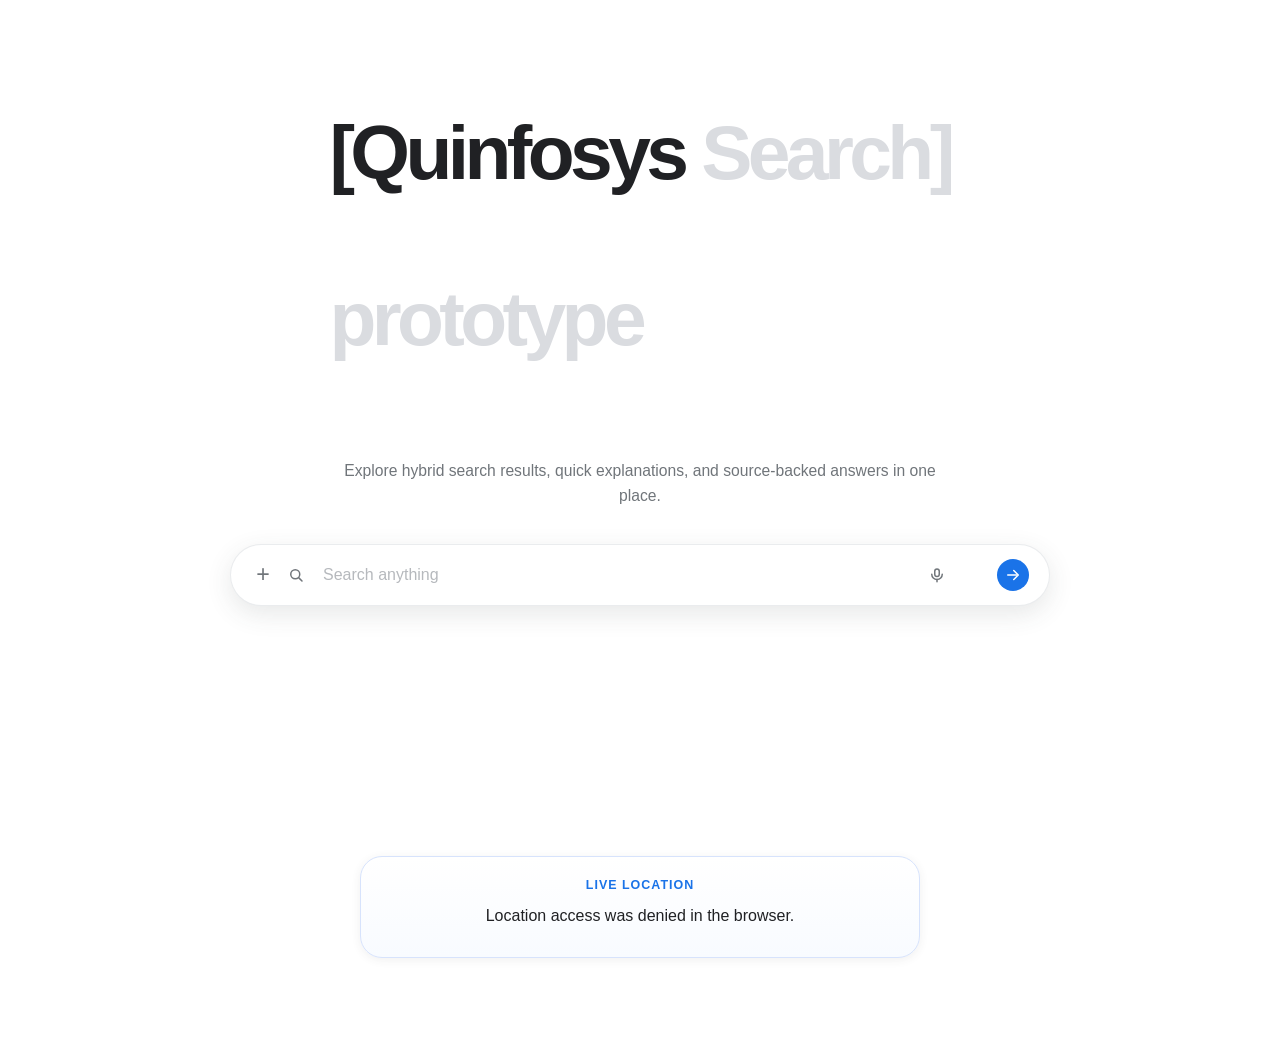
==== frontend/index.html @ e7031ec1 "Refactor project structure and validate Python backend" ====
<!doctype html>
<html lang="en">
<head>
  <meta charset="UTF-8" />
  <meta name="viewport" content="width=device-width, initial-scale=1.0" />
  <title>Quantum SEO</title>
  <link rel="stylesheet" href="./assets/styles.css" />
</head>
<body>
  <main class="page">
    <section class="hero">
      <h1 class="brand"><strong>[Quinfosys</strong> Search]<p>prototype</p></h1>
      <p class="subcopy">
        Explore hybrid search results, quick explanations, and source-backed answers in one place.
      </p>

      <div class="search-stage">
        <div class="search-card">
          <div class="search-shell">
            <button
              id="attachButton"
              class="icon-button plus-button"
              type="button"
              aria-label="Upload image or file"
            >
              +
            </button>

            <svg viewBox="0 0 24 24" aria-hidden="true">
              <circle cx="11" cy="11" r="6"></circle>
              <path d="M20 20l-4.2-4.2"></path>
            </svg>

            <input
              id="query"
              class="query-input"
              type="text"
              placeholder="Search anything"
              autocomplete="off"
              aria-label="Search query"
              aria-controls="suggestPanel"
              aria-expanded="false"
            />

            <button
              id="voiceButton"
              class="icon-button"
              type="button"
              aria-label="Voice search"
            >
              <svg viewBox="0 0 24 24" aria-hidden="true">
                <path d="M12 4a3 3 0 0 1 3 3v4a3 3 0 0 1-6 0V7a3 3 0 0 1 3-3z"></path>
                <path d="M19 11a7 7 0 0 1-14 0"></path>
                <path d="M12 18v3"></path>
              </svg>
            </button>

            <button
              id="clearButton"
              class="icon-button clear-button"
              type="button"
              aria-label="Clear search"
            >
              ×
            </button>

            <button
              id="searchButton"
              class="icon-button search-submit"
              type="button"
              aria-label="Run search"
            >
              <svg viewBox="0 0 24 24" aria-hidden="true">
                <path d="M5 12h12"></path>
                <path d="M13 6l6 6-6 6"></path>
              </svg>
            </button>

            <div id="voiceFeedback" class="voice-feedback" aria-live="polite">
              <button
                id="voiceStopButton"
                class="voice-stop"
                type="button"
                aria-label="Stop recording"
              >
                <span class="voice-stop-dots" aria-hidden="true">
                  <span></span>
                  <span></span>
                  <span></span>
                </span>
                <span>Stop</span>
              </button>
            </div>
          </div>

          <div id="attachMenu" class="attach-menu">
            <button id="uploadImageButton" class="attach-option" type="button">
              <svg viewBox="0 0 24 24" aria-hidden="true">
                <rect x="3" y="5" width="18" height="14" rx="2"></rect>
                <circle cx="9" cy="10" r="1.5"></circle>
                <path d="M21 15l-4-4-7 7"></path>
                <path d="M16 3v6"></path>
                <path d="M13 6h6"></path>
              </svg>
              <span>Upload image</span>
            </button>

            <button id="uploadFileButton" class="attach-option" type="button">
              <svg viewBox="0 0 24 24" aria-hidden="true">
                <path d="M8 7v10a4 4 0 0 0 8 0V6a3 3 0 1 0-6 0v10a2 2 0 0 0 4 0V8"></path>
              </svg>
              <span>Upload file</span>
            </button>
          </div>

          <input id="imagePicker" type="file" hidden multiple accept="image/*" />
          <input
            id="filePicker"
            type="file"
            hidden
            multiple
            accept=".pdf,.doc,.docx,.txt,.csv,.xlsx,.xls,.json"
          />

          <div id="suggestPanel" class="suggest-panel" role="listbox"></div>
        </div>
      </div>
    </section>

    <section class="results-section">
      <article id="aiAnswer" class="ai-answer" aria-live="polite">
        <div class="answer-label">AI Overview</div>
        <div id="answerText" class="overview-body"></div>
        <div id="citations" class="citations"></div>
      </article>

      <div class="results-head" id="resultsHead">
        <div id="statusPill" class="status-pill"></div>
      </div>

      <div id="relatedLabel" class="related-label">Suggested questions</div>
      <div id="relatedRow" class="related-row"></div>
      <div id="results" class="results-list"></div>
      <div id="emptyState" class="empty-state"></div>
    </section>

    <section class="location-card" aria-live="polite">
      <div class="location-label">Live location</div>
      <p id="locationText" class="location-text">Waiting for browser location permission.</p>
      <div id="locationMeta" class="location-meta"></div>
    </section>
  </main>

  <script type="module" src="./assets/app.js"></script>
</body>
</html>
---- frontend/assets/styles.css ----
:root {
  --bg: #ffffff;
  --panel: #ffffff;
  --panel-soft: #f8f9fa;
  --text: #202124;
  --muted: #70757a;
  --line: #e8eaed;
  --shadow: 0 8px 26px rgba(60, 64, 67, 0.12);
  --shadow-soft: 0 2px 10px rgba(60, 64, 67, 0.08);
  --blue: #1a73e8;
  --chip: #f1f3f4;
  --chip-hover: #e8f0fe;
  --history: #5f6368;
}

* {
  box-sizing: border-box;
}

body {
  margin: 0;
  min-height: 100vh;
  background: var(--bg);
  color: var(--text);
  font-family: "Segoe UI", Arial, sans-serif;
}

.page {
  width: min(960px, calc(100% - 32px));
  margin: 0 auto;
  min-height: 100vh;
  padding: 0 0 80px;
}

.hero {
  display: grid;
  justify-items: center;
  align-content: center;
  gap: 18px;
  min-height: 78vh;
  padding-top: 12px;
}

.brand {
  margin: 0;
  color: #dadce0;
  font-size: clamp(2.6rem, 7vw, 4.8rem);
  font-weight: 600;
  letter-spacing: -0.06em;
  text-shadow: 0 1px 0 #fff;
}

.brand strong {
  color: #202124;
  font-weight: 600;
}

.subcopy {
  max-width: 600px;
  margin: 0;
  color: var(--muted);
  font-size: 0.98rem;
  line-height: 1.6;
  text-align: center;
}

.search-stage {
  position: relative;
  width: min(820px, 100%);
  margin-top: 18px;
}

.search-card {
  position: relative;
  overflow: visible;
}

.search-shell {
  display: grid;
  grid-template-columns: 24px 24px 1fr 24px 24px 32px;
  align-items: center;
  gap: 12px;
  min-height: 62px;
  padding: 0 20px;
  background: var(--panel);
  border: 1px solid rgba(232, 234, 237, 0.9);
  border-radius: 999px;
  box-shadow: var(--shadow);
}

.search-shell.is-loading {
  border-color: #d2e3fc;
  box-shadow: 0 10px 28px rgba(26, 115, 232, 0.16);
}

.search-shell.is-voice-mode {
  grid-template-columns: 24px 24px 1fr auto 32px;
}

.search-shell.is-voice-mode > * {
  grid-row: 1;
}

.search-shell.is-voice-mode #attachButton {
  grid-column: 1;
}

.search-shell.is-voice-mode > svg {
  grid-column: 2;
}

.search-shell.is-voice-mode .query-input {
  grid-column: 3;
}

.search-shell.is-voice-mode #voiceButton,
.search-shell.is-voice-mode #clearButton {
  display: none;
}

.search-shell.is-voice-mode #searchButton {
  grid-column: 5;
  justify-self: end;
  margin-left: 8px;
}

.search-shell svg {
  width: 18px;
  height: 18px;
  fill: none;
  stroke: var(--muted);
  stroke-linecap: round;
  stroke-linejoin: round;
  stroke-width: 2;
}

.query-input {
  width: 100%;
  padding: 0;
  background: transparent;
  border: 0;
  color: var(--text);
  font-size: 1rem;
  line-height: 1.4;
  outline: 0;
}

.query-input::placeholder {
  color: #b6b9bd;
}

.query-input:disabled {
  cursor: progress;
}

.icon-button {
  display: grid;
  place-items: center;
  padding: 0;
  background: transparent;
  border: 0;
  color: var(--muted);
  cursor: pointer;
}

.plus-button {
  color: var(--muted);
  font-size: 1.45rem;
  line-height: 1;
}

.plus-button:hover {
  color: var(--text);
}

.clear-button {
  visibility: hidden;
  font-size: 1.1rem;
  line-height: 1;
}

.clear-button.is-visible {
  visibility: visible;
}

.search-submit {
  width: 32px;
  height: 32px;
  background: var(--blue);
  border-radius: 999px;
  color: #ffffff;
  transition: transform 140ms ease, box-shadow 140ms ease, background 140ms ease;
}

.search-submit:hover {
  background: #1765cc;
  box-shadow: 0 8px 18px rgba(26, 115, 232, 0.26);
  transform: translateY(-1px);
}

.search-submit svg {
  stroke: currentColor;
}

.voice-feedback {
  display: none;
  position: static;
  grid-column: 4;
  align-items: center;
  justify-self: end;
  gap: 10px;
  min-width: 0;
  padding: 0;
}

.voice-feedback.is-visible {
  display: inline-flex;
}

.voice-stop {
  display: none;
  align-items: center;
  gap: 8px;
  padding: 8px 12px;
  background: #d2e3fc;
  border: 0;
  border-radius: 12px;
  color: #1a73e8;
  cursor: pointer;
  font-size: 0.92rem;
  font-weight: 600;
}

.voice-stop.is-visible {
  display: inline-flex;
}

.voice-stop-dots {
  display: inline-flex;
  align-items: center;
  gap: 4px;
}

.voice-stop-dots span {
  width: 5px;
  height: 5px;
  background: currentColor;
  border-radius: 999px;
  animation: voiceDotPulse 1s ease-in-out infinite;
}

.voice-stop-dots span:nth-child(2) {
  animation-delay: 0.15s;
}

.voice-stop-dots span:nth-child(3) {
  animation-delay: 0.3s;
}

@keyframes voiceDotPulse {
  0%,
  100% {
    opacity: 0.35;
    transform: scale(0.75);
  }

  50% {
    opacity: 1;
    transform: scale(1);
  }
}

.attach-menu {
  position: absolute;
  top: calc(100% + 12px);
  left: 0;
  z-index: 30;
  display: none;
  min-width: 260px;
  padding: 10px;
  background: #ffffff;
  border: 1px solid rgba(232, 234, 237, 0.95);
  border-radius: 20px;
  box-shadow: var(--shadow);
}

.attach-menu.is-open {
  display: block;
}

.attach-option {
  display: grid;
  grid-template-columns: 26px 1fr;
  align-items: center;
  gap: 14px;
  width: 100%;
  padding: 12px 14px;
  background: transparent;
  border: 0;
  border-radius: 14px;
  color: var(--text);
  cursor: pointer;
  font-size: 0.98rem;
  text-align: left;
}

.attach-option:hover {
  background: #f8f9fa;
}

.attach-option svg {
  width: 20px;
  height: 20px;
  fill: none;
  stroke: var(--muted);
  stroke-linecap: round;
  stroke-linejoin: round;
  stroke-width: 1.7;
  opacity: 0.95;
}

.suggest-panel {
  position: absolute;
  top: calc(100% + 10px);
  right: 0;
  left: 0;
  z-index: 20;
  display: none;
  padding: 8px 0 10px;
  background: #ffffff;
  border: 1px solid rgba(232, 234, 237, 0.95);
  border-radius: 28px;
  box-shadow: var(--shadow);
}

.suggest-panel.is-open {
  display: block;
}

.suggest-group {
  padding: 0 10px 6px;
}

.suggest-label {
  display: block;
  padding: 8px 12px 6px;
  color: #9aa0a6;
  font-size: 0.72rem;
  font-weight: 700;
  letter-spacing: 0.08em;
  text-transform: uppercase;
}

.suggest-label.trending-label {
  padding-top: 4px;
  color: var(--muted);
  font-size: 0.98rem;
  font-weight: 500;
  letter-spacing: 0;
  text-transform: none;
}

.suggest-item {
  display: grid;
  grid-template-columns: 18px 1fr auto;
  align-items: center;
  gap: 12px;
  width: 100%;
  padding: 10px 12px;
  background: transparent;
  border: 0;
  border-radius: 14px;
  color: var(--text);
  cursor: pointer;
  text-align: left;
}

.suggest-item:hover,
.suggest-item.is-active {
  background: #f8f9fa;
}

.suggest-item .item-icon {
  color: var(--history);
  font-size: 1rem;
  line-height: 1;
  text-align: center;
}

.suggest-item .item-text {
  overflow: hidden;
  color: var(--text);
  font-size: 1rem;
  text-overflow: ellipsis;
  white-space: nowrap;
}

.suggest-item .item-type {
  color: #9aa0a6;
  font-size: 0.72rem;
  font-weight: 700;
  letter-spacing: 0.04em;
  text-transform: uppercase;
}

.results-section {
  display: grid;
  gap: 18px;
  width: min(760px, 100%);
  margin: 40px auto 0;
}

.ai-answer {
  display: none;
  padding: 18px 20px;
  background: linear-gradient(180deg, #ffffff, #f8fbff);
  border: 1px solid #d7e3fc;
  border-radius: 22px;
  box-shadow: var(--shadow-soft);
}

.ai-answer.is-visible {
  display: block;
}

.answer-label,
.location-label {
  display: inline-flex;
  align-items: center;
  gap: 8px;
  margin-bottom: 10px;
  color: var(--blue);
  font-size: 0.78rem;
  font-weight: 700;
  letter-spacing: 0.08em;
  text-transform: uppercase;
}

.overview-body,
.overview-section {
  display: grid;
  gap: 18px;
}

.overview-section {
  gap: 10px;
}

.overview-heading {
  margin: 0;
  color: var(--text);
  font-size: 1.02rem;
  font-weight: 700;
}

.overview-text,
.overview-list {
  margin: 0;
  color: var(--text);
  line-height: 1.7;
}

.overview-list {
  padding-left: 20px;
}

.overview-list li {
  margin-bottom: 8px;
}

.overview-table {
  width: 100%;
  overflow: hidden;
  background: #ffffff;
  border: 1px solid #d7e3fc;
  border-collapse: collapse;
  border-radius: 16px;
  border-spacing: 0;
}

.overview-table th,
.overview-table td {
  padding: 10px 12px;
  border-bottom: 1px solid #e8eefc;
  font-size: 0.9rem;
  line-height: 1.5;
  text-align: left;
  vertical-align: top;
}

.overview-table th {
  background: #f8fbff;
  color: var(--muted);
  font-weight: 700;
}

.overview-table tr:last-child td {
  border-bottom: 0;
}

.overview-table a,
.citation,
.result-title a {
  color: var(--blue);
  text-decoration: none;
}

.overview-table a:hover,
.result-title a:hover {
  text-decoration: underline;
}

.citations {
  display: flex;
  flex-wrap: wrap;
  gap: 10px;
  margin-top: 14px;
}

.citation {
  font-size: 0.88rem;
}

.results-head {
  display: flex;
  align-items: center;
  justify-content: space-between;
  gap: 12px;
  color: var(--muted);
  font-size: 0.9rem;
}

.status-pill {
  display: none;
  width: fit-content;
  padding: 8px 12px;
  background: #eef3fd;
  border-radius: 999px;
  color: var(--blue);
  font-size: 0.82rem;
  font-weight: 600;
}

.status-pill.is-visible {
  display: inline-flex;
  align-items: center;
  gap: 8px;
}

.results-list {
  display: grid;
  gap: 18px;
}

.result-card {
  padding-bottom: 18px;
  border-bottom: 1px solid var(--line);
}

.result-url {
  margin-bottom: 8px;
  color: var(--muted);
  font-size: 0.84rem;
  word-break: break-word;
}

.result-title {
  margin: 0 0 8px;
  font-size: 1.28rem;
  font-weight: 500;
  line-height: 1.3;
}

.result-snippet {
  margin: 0;
  color: #4d5156;
  font-size: 0.95rem;
  line-height: 1.7;
}

.related-row {
  display: none;
  gap: 12px;
}

.related-row.is-visible {
  display: flex;
  flex-wrap: wrap;
}

.related-label {
  display: none;
  color: var(--muted);
  font-size: 0.86rem;
  font-weight: 600;
}

.related-label.is-visible {
  display: block;
}

.related-chip {
  padding: 10px 14px;
  background: var(--panel);
  border: 1px solid var(--line);
  border-radius: 999px;
  color: var(--text);
  cursor: pointer;
  font-size: 0.86rem;
  transition: background 140ms ease, border-color 140ms ease, transform 140ms ease;
}

.related-chip:hover {
  background: var(--chip-hover);
  border-color: #d2e3fc;
  transform: translateY(-1px);
}

.location-card {
  width: min(560px, calc(100% - 24px));
  margin: 72px auto 0;
  padding: 18px 20px;
  background: linear-gradient(180deg, #ffffff, #f8fbff);
  border: 1px solid #d7e3fc;
  border-radius: 22px;
  box-shadow: var(--shadow-soft);
  text-align: center;
}

.location-text {
  margin: 0;
  color: var(--text);
  line-height: 1.7;
}

.location-meta {
  margin-top: 10px;
  color: var(--muted);
  font-size: 0.88rem;
}

.empty-state {
  padding: 24px 12px 0;
  color: var(--muted);
  font-size: 0.92rem;
  text-align: center;
}

.history-delete {
  padding: 4px;
  background: transparent;
  border: 0;
  border-radius: 999px;
  color: #9aa0a6;
  cursor: pointer;
  font-size: 1rem;
  line-height: 1;
}

.history-delete:hover {
  background: #f1f3f4;
  color: var(--text);
}

@media (max-width: 640px) {
  .page {
    width: calc(100% - 20px);
    padding-top: 0;
  }

  .search-stage,
  .results-section,
  .location-card {
    width: 100%;
  }

  .location-card {
    margin-top: 56px;
  }

  .search-shell {
    min-height: 54px;
    gap: 10px;
    padding: 0 14px;
  }

  .brand {
    font-size: 2.5rem;
  }

  .hero {
    min-height: 70vh;
  }
}
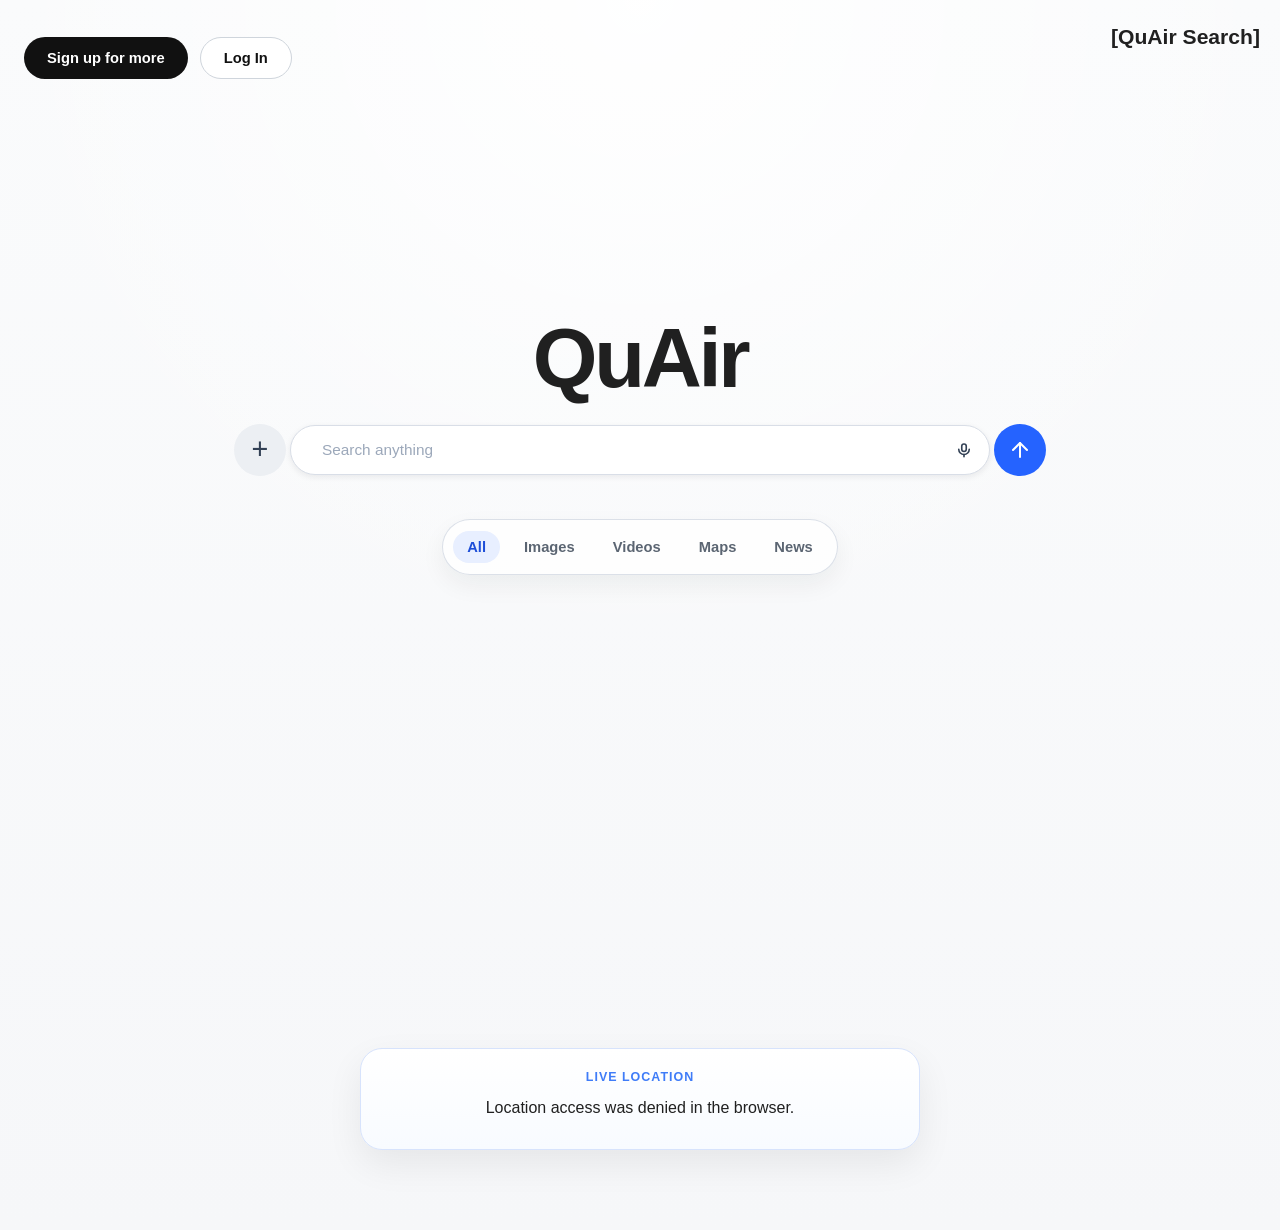
==== commit 1d356f5c: "feat: update whole ui" ====
--- a/frontend/index.html
+++ b/frontend/index.html
@@ -4,12 +4,44 @@
   <meta charset="UTF-8" />
   <meta name="viewport" content="width=device-width, initial-scale=1.0" />
   <title>Quantum SEO</title>
-  <link rel="stylesheet" href="./assets/styles.css" />
+  <link rel="stylesheet" href="./assets/styles.css?v=20260410ab" />
 </head>
 <body>
   <main class="page">
+    <header class="page-header">
+      <nav class="auth-actions" aria-label="Account actions" hidden>
+        <button class="auth-button auth-button-primary" type="button" data-auth-trigger="signup">
+          Sign up for more
+        </button>
+        <button class="auth-button auth-button-secondary" type="button" data-auth-trigger="login">
+          Log In
+        </button>
+      </nav>
+
+      <div class="header-brand-stack">
+        <a class="top-brand" href="/" aria-label="QuAir Search">[QuAir Search]</a>
+
+        <div id="userProfile" class="user-profile" hidden>
+          <button id="avatarButton" class="avatar-button" type="button" aria-label="User menu" aria-expanded="false" aria-controls="profileDropdown">
+            <img id="avatarImage" class="avatar-image" src="" alt="" />
+            <span id="avatarFallback" class="avatar-fallback" aria-hidden="true"></span>
+          </button>
+          <div id="profileDropdown" class="profile-dropdown" role="menu" hidden>
+            <div class="profile-info">
+              <strong id="profileName" class="profile-name"></strong>
+              <span id="profileEmail" class="profile-email"></span>
+            </div>
+            <hr class="profile-divider" />
+            <button class="profile-menu-item" type="button" role="menuitem" data-profile-panel="overview">Profile overview</button>
+            <button class="profile-menu-item" type="button" role="menuitem" data-profile-panel="settings">Settings</button>
+            <button id="logoutButton" class="profile-menu-item" type="button" role="menuitem">Sign out</button>
+          </div>
+        </div>
+      </div>
+    </header>
+
     <section class="hero">
-      <h1 class="brand"><strong>[Quinfosys</strong> Search]<p>prototype</p></h1>
+      <h1 class="brand">QuAir</h1>
       <p class="subcopy">
         Explore hybrid search results, quick explanations, and source-backed answers in one place.
       </p>
@@ -56,23 +88,15 @@
             </button>
 
             <button
-              id="clearButton"
-              class="icon-button clear-button"
-              type="button"
-              aria-label="Clear search"
-            >
-              ×
-            </button>
-
-            <button
+
               id="searchButton"
               class="icon-button search-submit"
               type="button"
               aria-label="Run search"
             >
               <svg viewBox="0 0 24 24" aria-hidden="true">
-                <path d="M5 12h12"></path>
-                <path d="M13 6l6 6-6 6"></path>
+                <path d="M12 19V5"></path>
+                <path d="M5 12l7-7 7 7"></path>
               </svg>
             </button>
 
@@ -83,12 +107,8 @@
                 type="button"
                 aria-label="Stop recording"
               >
-                <span class="voice-stop-dots" aria-hidden="true">
-                  <span></span>
-                  <span></span>
-                  <span></span>
-                </span>
-                <span>Stop</span>
+                <span class="voice-pulse" aria-hidden="true"></span>
+                <span>Listening</span>
               </button>
             </div>
           </div>
@@ -125,6 +145,14 @@
           <div id="suggestPanel" class="suggest-panel" role="listbox"></div>
         </div>
       </div>
+
+      <nav class="search-tabs" aria-label="Search filters">
+        <button class="search-tab is-active" type="button" data-search-tab="all">All</button>
+        <button class="search-tab" type="button" data-search-tab="images">Images</button>
+        <button class="search-tab" type="button" data-search-tab="videos">Videos</button>
+        <button class="search-tab" type="button" data-search-tab="maps">Maps</button>
+        <button class="search-tab" type="button" data-search-tab="news">News</button>
+      </nav>
     </section>
 
     <section class="results-section">
@@ -151,6 +179,152 @@
     </section>
   </main>
 
-  <script type="module" src="./assets/app.js"></script>
+  <div id="authModal" class="auth-modal" aria-hidden="true">
+    <div id="authBackdrop" class="auth-backdrop"></div>
+    <section
+      class="auth-dialog"
+      role="dialog"
+      aria-modal="true"
+      aria-labelledby="authTitle"
+      aria-describedby="authDescription"
+    >
+      <button id="authCloseButton" class="auth-close" type="button" aria-label="Close authentication dialog">
+        ×
+      </button>
+
+      <div class="auth-dialog-header">
+        <span id="authEyebrow" class="auth-eyebrow">QuAir account</span>
+        <h2 id="authTitle" class="auth-title">Log in or sign up</h2>
+        <p id="authDescription" class="auth-description"></p>
+      </div>
+
+      <div class="auth-providers">
+        <button class="provider-button" type="button" data-provider="Google">
+          <span class="provider-icon provider-icon-google" aria-hidden="true">
+            <svg viewBox="0 0 24 24">
+              <path fill="#4285f4" d="M21.6 12.23c0-.74-.07-1.45-.19-2.13H12v4.03h5.38a4.6 4.6 0 0 1-2 3.02v2.51h3.24c1.9-1.75 2.98-4.32 2.98-7.43z"></path>
+              <path fill="#34a853" d="M12 22c2.7 0 4.97-.89 6.62-2.34l-3.24-2.51c-.9.6-2.05.96-3.38.96-2.6 0-4.8-1.76-5.59-4.12H3.06v2.59A10 10 0 0 0 12 22z"></path>
+              <path fill="#fbbc05" d="M6.41 13.99a6.02 6.02 0 0 1 0-3.98V7.42H3.06a10 10 0 0 0 0 9.16l3.35-2.59z"></path>
+              <path fill="#ea4335" d="M12 5.89c1.47 0 2.79.51 3.82 1.5l2.87-2.87C16.96 2.91 14.69 2 12 2a10 10 0 0 0-8.94 5.42l3.35 2.59C7.2 7.65 9.4 5.89 12 5.89z"></path>
+            </svg>
+          </span>
+          <span id="googleLabel">Continue with Google</span>
+        </button>
+        <button class="provider-button" type="button" data-provider="X">
+          <span class="provider-icon provider-icon-x" aria-hidden="true">
+            <svg viewBox="0 0 24 24">
+              <path fill="currentColor" d="M18.9 3h2.8l-6.2 7.1L22.8 21h-5.7l-4.4-6.7L6.9 21H4.1l6.6-7.6L1.7 3h5.8l4 6.2L18.9 3z"></path>
+            </svg>
+          </span>
+          <span id="xLabel">Continue with X</span>
+        </button>
+      </div>
+
+      <div class="auth-divider" aria-hidden="true">
+        <span></span>
+        <strong>or</strong>
+        <span></span>
+      </div>
+
+      <form id="authForm" class="auth-form">
+        <label class="auth-field">
+          <span class="auth-field-label">Email address</span>
+          <input id="authEmailInput" class="auth-input" type="email" placeholder="you@example.com" autocomplete="email" />
+        </label>
+        <button id="authSubmitButton" class="auth-submit" type="submit">Continue</button>
+      </form>
+
+      <p class="auth-footnote">
+        By continuing, you agree to the Terms and Privacy Policy.
+      </p>
+    </section>
+  </div>
+
+  <div id="profileModal" class="profile-modal" aria-hidden="true">
+    <div id="profileBackdrop" class="profile-backdrop"></div>
+    <section
+      class="profile-panel"
+      role="dialog"
+      aria-modal="true"
+      aria-labelledby="profilePanelTitle"
+    >
+      <button id="profileCloseButton" class="profile-close" type="button" aria-label="Close profile panel">
+        ×
+      </button>
+
+      <div class="profile-panel-header">
+        <p class="profile-panel-kicker">Account</p>
+        <h2 id="profilePanelTitle" class="profile-panel-title">Your profile</h2>
+        <p id="profilePanelDescription" class="profile-panel-description"></p>
+      </div>
+
+      <div id="profileOverviewSection" class="profile-section">
+        <div class="profile-summary-card">
+          <div class="profile-summary-avatar-wrap">
+            <img id="profileSummaryAvatar" class="profile-summary-avatar" src="" alt="" />
+            <span id="profileSummaryFallback" class="profile-summary-fallback" aria-hidden="true"></span>
+          </div>
+          <div class="profile-summary-content">
+            <strong id="profileSummaryName" class="profile-summary-name"></strong>
+            <span id="profileSummaryEmail" class="profile-summary-email"></span>
+            <span id="profileSummaryProvider" class="profile-summary-provider"></span>
+          </div>
+        </div>
+
+        <form id="profileForm" class="profile-form">
+          <label class="profile-field">
+            <span class="profile-field-label">Display name</span>
+            <input id="profileNameInput" class="profile-input" type="text" placeholder="Your display name" />
+          </label>
+          <label class="profile-field">
+            <span class="profile-field-label">Email or username</span>
+            <input id="profileHandleInput" class="profile-input" type="text" placeholder="you@example.com or @username" />
+          </label>
+          <label class="profile-field">
+            <span class="profile-field-label profile-field-label-hidden">Avatar image URL</span>
+            <input id="profileAvatarInput" class="profile-input" type="url" placeholder="Avatar image URL" />
+          </label>
+          <button class="profile-save-button" type="submit">Save profile</button>
+        </form>
+      </div>
+
+      <form id="settingsForm" class="profile-form profile-section" hidden>
+        <label class="profile-field">
+          <span class="profile-field-label">Display language</span>
+          <span class="settings-help">For buttons, labels, hints, etc.</span>
+          <select id="settingDisplayLanguage" class="profile-input"></select>
+        </label>
+
+        <label class="profile-field">
+          <span class="profile-field-label">Region</span>
+          <span class="settings-help">For your search results</span>
+          <select id="settingRegion" class="profile-input"></select>
+        </label>
+
+        <label class="profile-field">
+          <span class="profile-field-label">Theme</span>
+          <span class="settings-help">Select your preferred theme</span>
+          <select id="settingTheme" class="profile-input">
+            <option value="system">System</option>
+            <option value="light">Light</option>
+            <option value="dark">Dark</option>
+          </select>
+        </label>
+
+        <label class="profile-field">
+          <span class="profile-field-label">Safe search</span>
+          <span class="settings-help">Explicit content filtering</span>
+          <select id="settingSafeSearch" class="profile-input">
+            <option value="moderate">Moderate</option>
+            <option value="strict">Strict</option>
+            <option value="off">Off</option>
+          </select>
+        </label>
+
+      </form>
+    </section>
+  </div>
+
+  <script type="module" src="./assets/app.js?v=20260410w"></script>
 </body>
 </html>
--- a/frontend/assets/styles.css
+++ b/frontend/assets/styles.css
@@ -1,127 +1,893 @@
 :root {
-  --bg: #ffffff;
+  --bg: #f6f7f9;
   --panel: #ffffff;
-  --panel-soft: #f8f9fa;
-  --text: #202124;
-  --muted: #70757a;
-  --line: #e8eaed;
-  --shadow: 0 8px 26px rgba(60, 64, 67, 0.12);
-  --shadow-soft: 0 2px 10px rgba(60, 64, 67, 0.08);
-  --blue: #1a73e8;
+  --panel-soft: #eceff3;
+  --text: #202020;
+  --muted: #858585;
+  --line: #d8dde4;
+  --shadow: 0 22px 55px rgba(17, 17, 17, 0.09);
+  --shadow-soft: 0 14px 36px rgba(17, 17, 17, 0.07);
+  --blue: #3f7cf8;
   --chip: #f1f3f4;
   --chip-hover: #e8f0fe;
   --history: #5f6368;
+  --ink: #111111;
+  --control: #e2e2e2;
+  --surface-tint: rgba(255, 255, 255, 0.76);
+}
+
+body[data-theme="dark"] {
+  --bg: #101217;
+  --panel: #171b22;
+  --panel-soft: #1f2530;
+  --text: #e7ebf3;
+  --muted: #a6b0bf;
+  --line: #2b3442;
+  --blue: #5f8fff;
+  --chip: #202735;
+  --chip-hover: #2a3344;
+  --history: #b4bece;
+  --ink: #f3f6fb;
+  --control: #2a3240;
+  --surface-tint: rgba(18, 22, 30, 0.74);
+}
+
+body[data-theme="dark"] {
+  color-scheme: dark;
+}
+
+body[data-theme="dark"] {
+  background:
+    linear-gradient(180deg, #f7f8fb 0%, #c8ced8 28%, #7e8594 54%, #2b303b 78%, #050608 100%);
+}
+
+body[data-theme="dark"] .top-brand,
+body[data-theme="dark"] .brand {
+  color: #1f2937;
+}
+
+body[data-theme="dark"] .subcopy,
+body[data-theme="dark"] .profile-panel-description,
+body[data-theme="dark"] .settings-help,
+body[data-theme="dark"] .profile-summary-email,
+body[data-theme="dark"] .profile-summary-provider,
+body[data-theme="dark"] .profile-email,
+body[data-theme="dark"] .location-text,
+body[data-theme="dark"] .location-meta,
+body[data-theme="dark"] .search-tab {
+  color: #374151;
+}
+
+body[data-theme="dark"] .search-tabs {
+  background: rgba(245, 247, 251, 0.88);
+  border-color: rgba(255, 255, 255, 0.35);
+  box-shadow: 0 18px 40px rgba(10, 12, 18, 0.18);
+}
+
+body[data-theme="dark"] .search-tab:hover {
+  background: rgba(92, 124, 255, 0.12);
+  color: #1f2937;
+}
+
+body[data-theme="dark"] .search-tab.is-active {
+  background: #dfe8ff;
+  color: #1e3a8a;
+}
+
+body[data-theme="dark"] .search-shell::before {
+  background: #191d25;
+  border: 1px solid rgba(255, 255, 255, 0.08);
+  box-shadow: 0 16px 40px rgba(5, 8, 14, 0.28);
+}
+
+body[data-theme="dark"] .query-input {
+  color: #dce6f7;
+}
+
+body[data-theme="dark"] .query-input::placeholder {
+  color: #8f9cb2;
+}
+
+body[data-theme="dark"] .plus-button {
+  background: #f4f7fb;
+  color: #1f2937;
+}
+
+body[data-theme="dark"] .plus-button:hover {
+  background: #ffffff;
+}
+
+body[data-theme="dark"] .attach-menu {
+  background: #f8fafc;
+  border-color: rgba(203, 213, 225, 0.9);
+}
+
+body[data-theme="dark"] .attach-option {
+  color: #1f2937;
+}
+
+body[data-theme="dark"] .attach-option svg {
+  stroke: #334155;
+}
+
+body[data-theme="dark"] .search-submit {
+  background: #2e63ff;
+  box-shadow: 0 18px 34px rgba(46, 99, 255, 0.28);
+}
+
+body[data-theme="dark"] .search-submit:hover {
+  background: #3a6cff;
+}
+
+body[data-theme="dark"] .search-shell #voiceButton,
+body[data-theme="dark"] .icon-button {
+  color: #9fb0c9;
+}
+
+body[data-theme="dark"] .profile-backdrop,
+body[data-theme="dark"] .auth-backdrop {
+  background: rgba(7, 9, 14, 0.52);
+  backdrop-filter: blur(10px);
+}
+
+body[data-theme="dark"] .auth-button-primary {
+  background: #111827;
+  color: #ffffff;
+  border-color: #111827;
+}
+
+body[data-theme="dark"] .auth-button-primary:hover {
+  background: #0b1220;
+}
+
+body[data-theme="dark"] .auth-button-secondary {
+  background: rgba(248, 250, 252, 0.92);
+  border-color: rgba(203, 213, 225, 0.95);
+  color: #111827;
+}
+
+body[data-theme="dark"] .auth-button-secondary:hover {
+  background: #ffffff;
+  border-color: rgba(148, 163, 184, 0.95);
+}
+
+body[data-theme="dark"] .profile-panel,
+body[data-theme="dark"] .auth-dialog,
+body[data-theme="dark"] .profile-dropdown,
+body[data-theme="dark"] .location-card,
+body[data-theme="dark"] .ai-answer,
+body[data-theme="dark"] .result-card,
+body[data-theme="dark"] .suggest-panel {
+  background: rgba(20, 24, 31, 0.96);
+  border-color: rgba(255, 255, 255, 0.08);
+  box-shadow: 0 28px 70px rgba(0, 0, 0, 0.32);
+}
+
+body[data-theme="dark"] .profile-summary-card {
+  background: linear-gradient(135deg, rgba(44, 53, 74, 0.95) 0%, rgba(24, 33, 51, 0.98) 100%);
+  border-color: rgba(115, 143, 235, 0.28);
+}
+
+body[data-theme="dark"] .profile-panel {
+  width: min(100%, 500px);
+  padding: 26px 22px 20px;
+  border-color: transparent;
+}
+
+body[data-theme="dark"] .profile-panel-title,
+body[data-theme="dark"] .profile-panel-description,
+body[data-theme="dark"] .profile-email,
+body[data-theme="dark"] .profile-menu-item,
+body[data-theme="dark"] .profile-summary-name,
+body[data-theme="dark"] .profile-summary-email,
+body[data-theme="dark"] .profile-summary-provider,
+body[data-theme="dark"] .settings-help {
+  color: #f8fbff;
+}
+
+body[data-theme="dark"] .profile-divider {
+  border-top-color: transparent;
+}
+
+body[data-theme="dark"] .profile-summary-card {
+  grid-template-columns: 72px minmax(0, 1fr);
+  gap: 14px;
+  padding: 14px;
+}
+
+body[data-theme="dark"] .profile-summary-avatar-wrap,
+body[data-theme="dark"] .profile-summary-avatar,
+body[data-theme="dark"] .profile-summary-fallback {
+  width: 72px;
+  height: 72px;
+}
+
+body[data-theme="dark"] .profile-field-label,
+body[data-theme="dark"] .profile-panel-kicker,
+body[data-theme="dark"] .profile-name,
+body[data-theme="dark"] .result-url,
+body[data-theme="dark"] .answer-label,
+body[data-theme="dark"] .overview-heading,
+body[data-theme="dark"] .result-title a,
+body[data-theme="dark"] .location-label {
+  color: #eef3ff;
+}
+
+body[data-theme="dark"] .profile-input,
+body[data-theme="dark"] .auth-input {
+  background: rgba(10, 14, 20, 0.8);
+  border-color: rgba(255, 255, 255, 0.1);
+  color: #ecf2ff;
+}
+
+body[data-theme="dark"] .provider-button,
+body[data-theme="dark"] .auth-submit {
+  background: #f8fafc;
+  border-color: rgba(203, 213, 225, 0.95);
+  color: #111827;
+}
+
+body[data-theme="dark"] .provider-button:hover,
+body[data-theme="dark"] .auth-submit:hover {
+  background: #ffffff;
+  border-color: rgba(148, 163, 184, 0.95);
+}
+
+body[data-theme="dark"] .provider-icon-x,
+body[data-theme="dark"] .provider-button span,
+body[data-theme="dark"] .auth-submit {
+  color: #111827;
+}
+
+body[data-theme="dark"] .profile-input:focus,
+body[data-theme="dark"] .auth-input:focus {
+  border-color: rgba(95, 143, 255, 0.9);
+  box-shadow: 0 0 0 4px rgba(72, 112, 255, 0.14);
+}
+
+body[data-theme="dark"] .profile-menu-item:hover,
+body[data-theme="dark"] .suggest-item:hover,
+body[data-theme="dark"] .suggest-item.is-active {
+  background: rgba(85, 102, 140, 0.18);
+}
+
+body[data-theme="dark"] .suggest-label {
+  color: #9aa0a6;
+}
+
+body[data-theme="dark"] .suggest-item .item-icon {
+  color: #9aa0a6;
+}
+
+body[data-theme="dark"] .history-delete {
+  color: #9aa0a6;
+}
+
+body[data-theme="dark"] .history-delete:hover {
+  background: rgba(85, 102, 140, 0.3);
+  color: #f8fbff;
+}
+
+body[data-theme="dark"] .location-text,
+body[data-theme="dark"] .location-meta {
+  color: #f8fbff;
+}
+
+body[data-theme="dark"] .result-card {
+  background: transparent;
+  border: 0;
+  border-bottom: 1px solid rgba(241, 245, 249, 0.28);
+  box-shadow: none;
+}
+
+body[data-theme="dark"] .result-card:last-child {
+  border-bottom: 0;
+}
+
+body[data-theme="dark"] .result-url,
+body[data-theme="dark"] .result-title a,
+body[data-theme="dark"] .result-snippet,
+body[data-theme="dark"] .related-label,
+body[data-theme="dark"] .related-chip {
+  color: #f8fbff;
+}
+
+body[data-theme="dark"] .overview-table {
+  background: #ffffff;
+  border-color: #cfd8e3;
+}
+
+body[data-theme="dark"] .overview-table th,
+body[data-theme="dark"] .overview-table td,
+body[data-theme="dark"] .overview-table a {
+  color: #111111;
+}
+
+body[data-theme="dark"] .overview-table th {
+  background: #f3f6fb;
+  color: #111111;
+}
+
+body[data-theme="dark"] .overview-table td {
+  border-bottom-color: #d9e2ef;
 }
 
 * {
   box-sizing: border-box;
+}
+
+[hidden] {
+  display: none !important;
 }
 
 body {
   margin: 0;
   min-height: 100vh;
-  background: var(--bg);
+  background:
+    radial-gradient(circle at top, rgba(255, 255, 255, 0.92), transparent 48%),
+    linear-gradient(180deg, #fafbfc 0%, var(--bg) 100%);
   color: var(--text);
   font-family: "Segoe UI", Arial, sans-serif;
 }
 
 .page {
-  width: min(960px, calc(100% - 32px));
+  width: calc(100% - 48px);
   margin: 0 auto;
   min-height: 100vh;
-  padding: 0 0 80px;
+  padding: 22px 0 80px;
+}
+
+.page-header {
+  display: flex;
+  justify-content: space-between;
+  align-items: center;
+  min-height: 72px;
+}
+
+.header-brand-stack {
+  display: grid;
+  justify-items: end;
+  gap: 8px;
+  position: fixed;
+  top: 16px;
+  right: 20px;
+  z-index: 200;
+}
+
+.auth-actions {
+  display: inline-flex;
+  flex-direction: row;
+  align-items: center;
+  min-height: 42px;
+  gap: 12px;
+}
+
+.auth-button {
+  display: inline-flex;
+  align-items: center;
+  justify-content: center;
+  min-height: 42px;
+  padding: 0 22px;
+  border: 1px solid transparent;
+  border-radius: 999px;
+  font-size: 0.92rem;
+  font-weight: 700;
+  font-family: inherit;
+  letter-spacing: 0;
+  cursor: pointer;
+  transition:
+    background 160ms ease,
+    color 160ms ease,
+    border-color 160ms ease;
+}
+
+.auth-button:hover {
+  transform: none;
+}
+
+.auth-button-primary {
+  min-width: 126px;
+  background: var(--ink);
+  color: #ffffff;
+  box-shadow: none;
+}
+
+.auth-button-primary:hover {
+  background: var(--ink);
+}
+
+.auth-button-secondary {
+  min-width: 92px;
+  background: rgba(255, 255, 255, 0.94);
+  border: 1px solid #cfd5dc;
+  color: var(--ink);
+}
+
+.auth-button-secondary:hover {
+  background: #ffffff;
+  border-color: #c5ccd4;
+}
+
+/* ---- User profile avatar & dropdown ---- */
+
+.user-profile {
+  position: relative;
+  display: inline-flex;
+  align-items: center;
+  justify-self: end;
+}
+
+.avatar-button {
+  display: grid;
+  place-items: center;
+  width: 42px;
+  height: 42px;
+  padding: 0;
+  background: transparent;
+  border: 2px solid transparent;
+  border-radius: 999px;
+  cursor: pointer;
+  overflow: hidden;
+  transition: border-color 150ms ease, box-shadow 150ms ease;
+}
+
+.avatar-button:hover,
+.avatar-button[aria-expanded="true"] {
+  border-color: var(--blue);
+  box-shadow: 0 0 0 3px rgba(63, 124, 248, 0.15);
+}
+
+.avatar-image {
+  width: 100%;
+  height: 100%;
+  object-fit: cover;
+  border-radius: 999px;
+}
+
+.avatar-fallback {
+  display: grid;
+  place-items: center;
+  width: 100%;
+  height: 100%;
+  background: var(--blue);
+  border-radius: 999px;
+  color: #ffffff;
+  font-size: 0.82rem;
+  font-weight: 700;
+  line-height: 1;
+}
+
+.profile-dropdown {
+  position: absolute;
+  top: calc(100% + 8px);
+  right: 0;
+  z-index: 100;
+  min-width: 220px;
+  padding: 10px 0;
+  background: var(--panel);
+  border: 1px solid var(--line);
+  border-radius: 14px;
+  box-shadow: 0 14px 36px rgba(17, 17, 17, 0.1);
+}
+
+.profile-info {
+  display: grid;
+  gap: 2px;
+  padding: 10px 18px 8px;
+}
+
+.profile-name {
+  color: var(--ink);
+  font-size: 0.94rem;
+  font-weight: 700;
+}
+
+.profile-email {
+  color: var(--muted);
+  font-size: 0.82rem;
+}
+
+.profile-divider {
+  display: none;
+}
+
+.profile-menu-item {
+  display: block;
+  width: 100%;
+  padding: 10px 18px;
+  background: transparent;
+  border: 0;
+  color: var(--text);
+  cursor: pointer;
+  font-family: inherit;
+  font-size: 0.9rem;
+  font-weight: 600;
+  text-align: left;
+  transition: background 120ms ease;
+}
+
+.profile-menu-item:hover {
+  background: var(--chip-hover);
+}
+
+.profile-modal {
+  position: fixed;
+  inset: 0;
+  z-index: 125;
+  display: grid;
+  place-items: center;
+  padding: 24px;
+  visibility: hidden;
+  opacity: 0;
+  transition: opacity 160ms ease, visibility 160ms ease;
+}
+
+.profile-modal.is-open {
+  visibility: visible;
+  opacity: 1;
+}
+
+.profile-backdrop {
+  position: absolute;
+  inset: 0;
+  background: rgba(15, 23, 42, 0.28);
+  backdrop-filter: blur(8px);
+}
+
+.profile-panel {
+  position: relative;
+  z-index: 1;
+  width: min(100%, 480px);
+  padding: 24px 20px 18px;
+  background: rgba(255, 255, 255, 0.98);
+  border: 1px solid rgba(17, 17, 17, 0.12);
+  border-radius: 24px;
+  box-shadow: 0 30px 80px rgba(17, 17, 17, 0.14);
+}
+
+.profile-close {
+  position: absolute;
+  top: 18px;
+  right: 18px;
+  display: grid;
+  place-items: center;
+  width: 34px;
+  height: 34px;
+  padding: 0;
+  background: transparent;
+  border: 0;
+  border-radius: 999px;
+  color: var(--ink);
+  cursor: pointer;
+  font-size: 1.4rem;
+  line-height: 1;
+}
+
+.profile-panel-header {
+  display: grid;
+  gap: 8px;
+  margin-bottom: 14px;
+}
+
+.profile-panel-kicker {
+  margin: 0;
+  color: #64748b;
+  font-size: 0.74rem;
+  font-weight: 700;
+  letter-spacing: 0.12em;
+  text-transform: uppercase;
+}
+
+.profile-panel-title {
+  margin: 0;
+  color: var(--ink);
+  font-size: clamp(1.8rem, 4vw, 2.35rem);
+  font-weight: 700;
+  letter-spacing: -0.04em;
+}
+
+.profile-panel-description {
+  margin: 0;
+  color: #5b6572;
+  font-size: 0.96rem;
+  line-height: 1.5;
+}
+
+.profile-section {
+  display: grid;
+  gap: 12px;
+}
+
+.profile-summary-card {
+  display: grid;
+  grid-template-columns: 72px minmax(0, 1fr);
+  gap: 12px;
+  align-items: center;
+  padding: 12px;
+  background: linear-gradient(135deg, #f8fbff 0%, #eef4ff 100%);
+  border: 1px solid #d8e3ff;
+  border-radius: 20px;
+}
+
+.profile-summary-avatar-wrap {
+  display: grid;
+  place-items: center;
+  width: 72px;
+  height: 72px;
+}
+
+.profile-summary-avatar,
+.profile-summary-fallback {
+  width: 72px;
+  height: 72px;
+  border-radius: 999px;
+}
+
+.profile-summary-avatar {
+  object-fit: cover;
+}
+
+.profile-summary-fallback {
+  display: grid;
+  place-items: center;
+  background: linear-gradient(135deg, #2563ff 0%, #1d4ed8 100%);
+  color: #ffffff;
+  font-size: 1.3rem;
+  font-weight: 700;
+}
+
+.profile-summary-content {
+  display: grid;
+  gap: 4px;
+}
+
+.profile-summary-name {
+  color: var(--ink);
+  font-size: 1.05rem;
+  font-weight: 700;
+}
+
+.profile-summary-email,
+.profile-summary-provider {
+  color: #5f6b7a;
+  font-size: 0.9rem;
+}
+
+.profile-form {
+  display: grid;
+  gap: 10px;
+}
+
+.profile-field {
+  display: grid;
+  gap: 8px;
+}
+
+.profile-field-label {
+  color: #334155;
+  font-size: 0.86rem;
+  font-weight: 600;
+}
+
+.profile-field-label-hidden {
+  position: absolute;
+  width: 1px;
+  height: 1px;
+  overflow: hidden;
+  clip: rect(0 0 0 0);
+  white-space: nowrap;
+}
+
+.settings-help {
+  color: #64748b;
+  font-size: 0.8rem;
+}
+
+.profile-input {
+  width: 100%;
+  min-height: 52px;
+  padding: 0 16px;
+  background: #ffffff;
+  border: 1px solid #cfd8e3;
+  border-radius: 14px;
+  color: var(--ink);
+  font: inherit;
+}
+
+.profile-input:focus {
+  outline: 0;
+  border-color: var(--blue);
+  box-shadow: 0 0 0 4px rgba(63, 124, 248, 0.12);
+}
+
+.settings-toggle {
+  display: flex;
+  align-items: center;
+  gap: 12px;
+  padding: 14px 16px;
+  background: #f8fafc;
+  border: 1px solid #dce4ee;
+  border-radius: 14px;
+  color: var(--ink);
+  font-size: 0.94rem;
+  font-weight: 600;
+}
+
+.profile-save-button {
+  min-height: 50px;
+  padding: 0 18px;
+  background: #f8fafc;
+  border: 1px solid #cbd5e1;
+  border-radius: 999px;
+  color: #111827;
+  cursor: pointer;
+  font: inherit;
+  font-weight: 700;
+}
+
+.profile-save-button:hover {
+  background: #ffffff;
+  border-color: #94a3b8;
+}
+
+body.is-compact-header .page {
+  padding-top: 12px;
+}
+
+body.is-compact-header .page-header {
+  min-height: 56px;
+}
+
+body.is-reduced-motion *,
+body.is-reduced-motion *::before,
+body.is-reduced-motion *::after {
+  animation: none !important;
+  transition: none !important;
+  scroll-behavior: auto !important;
+}
+
+.top-brand {
+  display: inline-flex;
+  align-items: center;
+  min-height: 42px;
+  padding-top: 0;
+  color: var(--text);
+  font-size: clamp(1.08rem, 1.8vw, 1.32rem);
+  font-weight: 700;
+  letter-spacing: 0;
+  line-height: 1;
+  text-align: right;
+  text-decoration: none;
+  cursor: pointer;
+}
+
+.top-brand:hover {
+  opacity: 0.8;
 }
 
 .hero {
   display: grid;
   justify-items: center;
   align-content: center;
-  gap: 18px;
-  min-height: 78vh;
-  padding-top: 12px;
+  gap: 16px;
+  min-height: calc(100vh - 104px);
+  padding-top: 0;
 }
 
 .brand {
   margin: 0;
-  color: #dadce0;
-  font-size: clamp(2.6rem, 7vw, 4.8rem);
-  font-weight: 600;
-  letter-spacing: -0.06em;
-  text-shadow: 0 1px 0 #fff;
-}
-
-.brand strong {
-  color: #202124;
-  font-weight: 600;
+  color: var(--text);
+  font-size: clamp(4.4rem, 6.5vw, 5.9rem);
+  font-weight: 700;
+  letter-spacing: -0.04em;
+  line-height: 0.95;
+  transform: translateY(-90px);
 }
 
 .subcopy {
-  max-width: 600px;
-  margin: 0;
-  color: var(--muted);
-  font-size: 0.98rem;
-  line-height: 1.6;
-  text-align: center;
+  position: absolute;
+  width: 1px;
+  height: 1px;
+  overflow: hidden;
+  clip: rect(0 0 0 0);
+  white-space: nowrap;
 }
 
 .search-stage {
   position: relative;
   width: min(820px, 100%);
-  margin-top: 18px;
+  margin: 0 auto;
+  transform: translateY(-82px);
+}
+
+.search-tabs {
+  display: inline-flex;
+  flex-wrap: wrap;
+  align-items: center;
+  justify-content: center;
+  gap: 10px;
+  margin-top: -56px;
+  padding: 6px 10px;
+  background: rgba(255, 255, 255, 0.72);
+  border: 1px solid rgba(215, 221, 230, 0.9);
+  border-radius: 999px;
+  box-shadow: 0 10px 24px rgba(20, 26, 36, 0.06);
+}
+
+.search-tab {
+  padding: 8px 14px;
+  background: transparent;
+  border: 0;
+  border-radius: 999px;
+  color: #5b6572;
+  cursor: pointer;
+  font-family: inherit;
+  font-size: 0.92rem;
+  font-weight: 600;
+  transition: background 140ms ease, color 140ms ease;
+}
+
+.search-tab:hover {
+  background: #eef3fb;
+  color: #1e3a8a;
+}
+
+.search-tab.is-active {
+  background: #e8efff;
+  color: #1d4ed8;
 }
 
 .search-card {
   position: relative;
   overflow: visible;
+  padding: 0;
+  background: transparent;
+  border: 0;
+  border-radius: 0;
+  box-shadow: none;
+  backdrop-filter: none;
 }
 
 .search-shell {
-  display: grid;
-  grid-template-columns: 24px 24px 1fr 24px 24px 32px;
+  position: relative;
+  display: grid;
+  grid-template-columns: 52px minmax(0, 1fr) 40px 52px;
   align-items: center;
   gap: 12px;
-  min-height: 62px;
-  padding: 0 20px;
+  min-height: 54px;
+  width: 100%;
+  max-width: 820px;
+  margin: 0 auto;
+  padding: 0 4px;
+  background: transparent;
+  border: 0;
+  border-radius: 0;
+  box-shadow: none;
+}
+
+.search-shell::before {
+  position: absolute;
+  inset: 2px 60px 2px 60px;
+  content: "";
   background: var(--panel);
-  border: 1px solid rgba(232, 234, 237, 0.9);
-  border-radius: 999px;
-  box-shadow: var(--shadow);
+  border: 1px solid #d9dee7;
+  border-radius: 125px;
+  box-shadow: 0 2px 6px rgba(20, 26, 36, 0.08);
+}
+
+.search-shell > * {
+  position: relative;
+  z-index: 1;
 }
 
 .search-shell.is-loading {
-  border-color: #d2e3fc;
-  box-shadow: 0 10px 28px rgba(26, 115, 232, 0.16);
-}
-
-.search-shell.is-voice-mode {
-  grid-template-columns: 24px 24px 1fr auto 32px;
-}
-
-.search-shell.is-voice-mode > * {
-  grid-row: 1;
-}
-
-.search-shell.is-voice-mode #attachButton {
-  grid-column: 1;
-}
-
-.search-shell.is-voice-mode > svg {
-  grid-column: 2;
-}
-
-.search-shell.is-voice-mode .query-input {
-  grid-column: 3;
-}
-
-.search-shell.is-voice-mode #voiceButton,
-.search-shell.is-voice-mode #clearButton {
-  display: none;
-}
-
-.search-shell.is-voice-mode #searchButton {
-  grid-column: 5;
-  justify-self: end;
-  margin-left: 8px;
+  border-color: transparent;
+  box-shadow: none;
+}
+
+.search-shell.is-loading::before {
+  border-color: rgba(63, 124, 248, 0.36);
+  box-shadow: 0 12px 34px rgba(63, 124, 248, 0.12);
 }
 
 .search-shell svg {
@@ -134,19 +900,29 @@
   stroke-width: 2;
 }
 
+.search-shell > svg {
+  display: none;
+}
+
 .query-input {
   width: 100%;
-  padding: 0;
+  height: 50px;
+  padding: 0 0 0 24px;
   background: transparent;
   border: 0;
   color: var(--text);
-  font-size: 1rem;
+  font-size: 0.96rem;
   line-height: 1.4;
   outline: 0;
 }
 
 .query-input::placeholder {
-  color: #b6b9bd;
+  color: #9ca8ba;
+}
+
+.query-input.is-listening::placeholder {
+  color: #97a0ab;
+  font-style: normal;
 }
 
 .query-input:disabled {
@@ -161,56 +937,111 @@
   border: 0;
   color: var(--muted);
   cursor: pointer;
+  position: relative;
 }
 
 .plus-button {
-  color: var(--muted);
-  font-size: 1.45rem;
+  width: 52px;
+  height: 52px;
+  justify-self: start;
+  background: #eceff3;
+  border-radius: 999px;
+  color: #334155;
+  font-size: 1.8rem;
+  font-weight: 300;
   line-height: 1;
+  transition: background 150ms ease, transform 150ms ease;
 }
 
 .plus-button:hover {
+  background: #d8dde3;
   color: var(--text);
+  transform: translateY(-1px);
 }
 
 .clear-button {
-  visibility: hidden;
-  font-size: 1.1rem;
+  display: none;
+  font-size: 1.3rem;
   line-height: 1;
+  justify-self: center;
+  color: #70757a;
+  transition: color 150ms ease;
+}
+
+.clear-button:hover {
+  color: var(--text);
 }
 
 .clear-button.is-visible {
-  visibility: visible;
+  display: flex;
+  align-items: center;
+  justify-content: center;
 }
 
 .search-submit {
-  width: 32px;
-  height: 32px;
-  background: var(--blue);
+  width: 52px;
+  height: 52px;
+  justify-self: end;
+  background: #2563ff;
   border-radius: 999px;
   color: #ffffff;
   transition: transform 140ms ease, box-shadow 140ms ease, background 140ms ease;
 }
 
 .search-submit:hover {
-  background: #1765cc;
-  box-shadow: 0 8px 18px rgba(26, 115, 232, 0.26);
+  background: #1f57eb;
+  box-shadow: 0 12px 24px rgba(37, 99, 255, 0.24);
   transform: translateY(-1px);
 }
 
 .search-submit svg {
   stroke: currentColor;
+  width: 24px;
+  height: 24px;
+}
+
+.search-shell #voiceButton {
+  grid-column: 3;
+  width: 36px;
+  height: 36px;
+  justify-self: end;
+  border-radius: 999px;
+  color: #334155;
+  border: 0;
+  transition: color 150ms ease, transform 150ms ease;
+}
+
+.search-shell #voiceButton:hover {
+  background: transparent;
+  border-color: transparent;
+}
+
+.search-shell #voiceButton svg {
+  width: 18px;
+  height: 18px;
+  stroke: currentColor;
+  stroke-width: 2.15;
+}
+
+.search-shell.is-recording #voiceButton {
+  background: transparent;
+  border: 0;
+  color: #ef4444;
+  box-shadow: none;
+}
+
+.search-shell.is-recording #voiceButton::after {
+  position: absolute;
+  width: 18px;
+  height: 2.5px;
+  content: "";
+  background: currentColor;
+  border-radius: 999px;
+  transform: rotate(45deg);
 }
 
 .voice-feedback {
   display: none;
-  position: static;
-  grid-column: 4;
-  align-items: center;
-  justify-self: end;
-  gap: 10px;
-  min-width: 0;
-  padding: 0;
 }
 
 .voice-feedback.is-visible {
@@ -221,52 +1052,39 @@
   display: none;
   align-items: center;
   gap: 8px;
-  padding: 8px 12px;
-  background: #d2e3fc;
-  border: 0;
-  border-radius: 12px;
-  color: #1a73e8;
+  min-height: 38px;
+  padding: 0 14px;
+  background: #f7f7f7;
+  border: 1px solid #d7dde6;
+  border-radius: 999px;
+  color: #4f5965;
   cursor: pointer;
-  font-size: 0.92rem;
+  font-size: 0.88rem;
   font-weight: 600;
+  letter-spacing: 0;
+  box-shadow: 0 6px 16px rgba(20, 26, 36, 0.06);
 }
 
 .voice-stop.is-visible {
   display: inline-flex;
 }
 
-.voice-stop-dots {
-  display: inline-flex;
-  align-items: center;
-  gap: 4px;
-}
-
-.voice-stop-dots span {
-  width: 5px;
-  height: 5px;
-  background: currentColor;
-  border-radius: 999px;
-  animation: voiceDotPulse 1s ease-in-out infinite;
-}
-
-.voice-stop-dots span:nth-child(2) {
-  animation-delay: 0.15s;
-}
-
-.voice-stop-dots span:nth-child(3) {
-  animation-delay: 0.3s;
-}
-
-@keyframes voiceDotPulse {
-  0%,
+.voice-pulse {
+  width: 8px;
+  height: 8px;
+  background: #3f7cf8;
+  border-radius: 999px;
+  box-shadow: 0 0 0 0 rgba(63, 124, 248, 0.36);
+  animation: voicePulse 1.2s ease-out infinite;
+}
+
+@keyframes voicePulse {
+  0% {
+    box-shadow: 0 0 0 0 rgba(63, 124, 248, 0.36);
+  }
+
   100% {
-    opacity: 0.35;
-    transform: scale(0.75);
-  }
-
-  50% {
-    opacity: 1;
-    transform: scale(1);
+    box-shadow: 0 0 0 8px rgba(63, 124, 248, 0);
   }
 }
 
@@ -321,16 +1139,18 @@
 
 .suggest-panel {
   position: absolute;
-  top: calc(100% + 10px);
-  right: 0;
-  left: 0;
+  top: calc(100% + 6px);
+  right: 60px;
+  left: 60px;
   z-index: 20;
   display: none;
   padding: 8px 0 10px;
   background: #ffffff;
-  border: 1px solid rgba(232, 234, 237, 0.95);
-  border-radius: 28px;
-  box-shadow: var(--shadow);
+  border: 1px solid rgba(214, 219, 226, 0.7);
+  border-radius: 24px;
+  box-shadow: 0 4px 12px rgba(0, 0, 0, 0.08), 0 1px 3px rgba(0, 0, 0, 0.06);
+  max-height: 420px;
+  overflow-y: auto;
 }
 
 .suggest-panel.is-open {
@@ -339,6 +1159,16 @@
 
 .suggest-group {
   padding: 0 10px 6px;
+}
+
+.suggest-group + .suggest-group {
+  border-top: 1px solid rgba(0, 0, 0, 0.06);
+  margin-top: 4px;
+  padding-top: 4px;
+}
+
+body[data-theme="dark"] .suggest-group + .suggest-group {
+  border-top-color: rgba(255, 255, 255, 0.08);
 }
 
 .suggest-label {
@@ -362,27 +1192,28 @@
 
 .suggest-item {
   display: grid;
-  grid-template-columns: 18px 1fr auto;
+  grid-template-columns: 24px 1fr auto;
   align-items: center;
-  gap: 12px;
+  gap: 14px;
   width: 100%;
-  padding: 10px 12px;
+  padding: 10px 16px;
   background: transparent;
   border: 0;
-  border-radius: 14px;
+  border-radius: 0;
   color: var(--text);
   cursor: pointer;
   text-align: left;
+  transition: background 80ms ease;
 }
 
 .suggest-item:hover,
 .suggest-item.is-active {
-  background: #f8f9fa;
+  background: #f1f3f4;
 }
 
 .suggest-item .item-icon {
-  color: var(--history);
-  font-size: 1rem;
+  color: #9aa0a6;
+  font-size: 1.05rem;
   line-height: 1;
   text-align: center;
 }
@@ -390,7 +1221,7 @@
 .suggest-item .item-text {
   overflow: hidden;
   color: var(--text);
-  font-size: 1rem;
+  font-size: 0.95rem;
   text-overflow: ellipsis;
   white-space: nowrap;
 }
@@ -407,7 +1238,7 @@
   display: grid;
   gap: 18px;
   width: min(760px, 100%);
-  margin: 40px auto 0;
+  margin: 20px auto 0;
 }
 
 .ai-answer {
@@ -618,7 +1449,7 @@
 
 .location-card {
   width: min(560px, calc(100% - 24px));
-  margin: 72px auto 0;
+  margin: 96px auto 0;
   padding: 18px 20px;
   background: linear-gradient(180deg, #ffffff, #f8fbff);
   border: 1px solid #d7e3fc;
@@ -646,26 +1477,315 @@
   text-align: center;
 }
 
-.history-delete {
-  padding: 4px;
+.auth-modal {
+  position: fixed;
+  inset: 0;
+  z-index: 120;
+  display: grid;
+  place-items: center;
+  padding: 24px;
+  visibility: hidden;
+  opacity: 0;
+  transition: opacity 160ms ease, visibility 160ms ease;
+}
+
+.auth-modal.is-open {
+  visibility: visible;
+  opacity: 1;
+}
+
+.auth-backdrop {
+  position: absolute;
+  inset: 0;
+  background: rgba(247, 247, 246, 0.72);
+  backdrop-filter: blur(8px);
+}
+
+.auth-dialog {
+  position: relative;
+  z-index: 1;
+  width: min(100%, 486px);
+  padding: 46px 30px 26px;
+  background: rgba(255, 255, 255, 0.98);
+  border: 1px solid rgba(17, 17, 17, 0.14);
+  border-radius: 20px;
+  box-shadow: 0 24px 70px rgba(17, 17, 17, 0.11);
+}
+
+.auth-close {
+  position: absolute;
+  top: 20px;
+  right: 20px;
+  display: grid;
+  place-items: center;
+  width: 32px;
+  height: 32px;
+  padding: 0;
   background: transparent;
   border: 0;
   border-radius: 999px;
+  color: var(--ink);
+  cursor: pointer;
+  font-size: 1.35rem;
+  line-height: 1;
+  transition: background 150ms ease, transform 150ms ease;
+}
+
+.auth-close:hover {
+  background: rgba(17, 17, 17, 0.08);
+  transform: scale(1.04);
+}
+
+.auth-dialog-header {
+  display: grid;
+  justify-items: center;
+  gap: 10px;
+  padding: 0 24px;
+  text-align: center;
+}
+
+.auth-eyebrow {
+  display: inline-flex;
+  color: #8a8a8a;
+  font-size: 0.72rem;
+  font-weight: 700;
+  letter-spacing: 0.14em;
+  text-transform: uppercase;
+}
+
+.auth-title {
+  margin: 0;
+  color: var(--text);
+  font-size: clamp(2rem, 5vw, 2.45rem);
+  font-weight: 500;
+  line-height: 1.1;
+  letter-spacing: -0.055em;
+}
+
+.auth-description {
+  display: none;
+}
+
+.auth-providers {
+  display: grid;
+  gap: 14px;
+  margin-top: 28px;
+}
+
+.provider-button {
+  display: grid;
+  grid-template-columns: 24px 1fr 24px;
+  align-items: center;
+  gap: 12px;
+  width: 100%;
+  min-height: 62px;
+  padding: 0 26px;
+  background: #ffffff;
+  border: 1px solid #d6d6d6;
+  border-radius: 999px;
+  color: var(--ink);
+  cursor: pointer;
+  font-family: inherit;
+  font-size: 1.03rem;
+  font-weight: 700;
+  letter-spacing: -0.01em;
+  text-align: center;
+  transition: background 150ms ease, border-color 150ms ease, transform 150ms ease;
+}
+
+.provider-button::after {
+  content: "";
+}
+
+.provider-button:hover {
+  background: #f8f8f7;
+  border-color: #bfbfbf;
+  transform: translateY(-1px);
+}
+
+.provider-icon {
+  display: grid;
+  place-items: center;
+  width: 24px;
+  height: 24px;
+}
+
+.provider-icon svg {
+  width: 21px;
+  height: 21px;
+}
+
+.provider-icon-x svg {
+  width: 18px;
+  height: 18px;
+}
+
+.provider-icon-phone svg {
+  fill: none;
+  stroke: currentColor;
+  stroke-linecap: round;
+  stroke-linejoin: round;
+  stroke-width: 1.8;
+}
+
+.auth-divider {
+  display: grid;
+  grid-template-columns: 1fr auto 1fr;
+  align-items: center;
+  gap: 16px;
+  margin: 28px 0 22px;
+  color: #222222;
+  font-size: 0.84rem;
+  font-weight: 700;
+  text-transform: uppercase;
+}
+
+.auth-divider span {
+  height: 1px;
+  background: rgba(17, 17, 17, 0.1);
+}
+
+.auth-form {
+  display: grid;
+  gap: 12px;
+}
+
+.auth-field {
+  display: block;
+}
+
+.auth-field-label {
+  position: absolute;
+  width: 1px;
+  height: 1px;
+  overflow: hidden;
+  clip: rect(0 0 0 0);
+  white-space: nowrap;
+}
+
+.auth-input {
+  width: 100%;
+  min-height: 64px;
+  padding: 0 26px;
+  background: #ffffff;
+  border: 1.5px solid #6f6f6f;
+  border-radius: 999px;
+  color: var(--ink);
+  font: inherit;
+  font-size: 1rem;
+  transition: border-color 140ms ease, box-shadow 140ms ease;
+}
+
+.auth-input:focus {
+  border-color: #111111;
+  box-shadow: 0 0 0 4px rgba(17, 17, 17, 0.08);
+  outline: 0;
+}
+
+.auth-submit {
+  min-height: 60px;
+  background: var(--ink);
+  border: 0;
+  border-radius: 999px;
+  color: #ffffff;
+  cursor: pointer;
+  font-family: inherit;
+  font-size: 1.02rem;
+  font-weight: 700;
+  transition: transform 150ms ease, background 150ms ease;
+}
+
+.auth-submit:hover {
+  background: #000000;
+  transform: translateY(-1px);
+}
+
+.auth-footnote {
+  max-width: 350px;
+  margin: 16px auto 0;
+  color: #777777;
+  font-size: 0.78rem;
+  line-height: 1.6;
+  text-align: center;
+}
+
+.history-delete {
+  display: flex;
+  align-items: center;
+  justify-content: center;
+  width: 28px;
+  height: 28px;
+  padding: 0;
+  background: transparent;
+  border: 0;
+  border-radius: 999px;
   color: #9aa0a6;
   cursor: pointer;
-  font-size: 1rem;
+  font-size: 1.1rem;
   line-height: 1;
+  transition: background 120ms ease, color 120ms ease;
 }
 
 .history-delete:hover {
-  background: #f1f3f4;
-  color: var(--text);
+  background: #dadce0;
+  color: #202124;
 }
 
 @media (max-width: 640px) {
   .page {
-    width: calc(100% - 20px);
-    padding-top: 0;
+    width: calc(100% - 24px);
+    padding-top: 24px;
+  }
+
+  .page-header {
+    min-height: 56px;
+    justify-content: space-between;
+    align-items: center;
+    gap: 10px;
+  }
+
+  .header-brand-stack {
+    position: static;
+    top: auto;
+    right: auto;
+    z-index: auto;
+    display: inline-flex;
+    flex-direction: column;
+    align-items: flex-end;
+    justify-content: flex-start;
+    gap: 0;
+    min-height: auto;
+    margin-left: auto;
+  }
+
+  .auth-actions {
+    display: inline-flex;
+    align-items: center;
+    flex-wrap: nowrap;
+    min-height: 36px;
+    gap: 8px;
+  }
+
+  .auth-button {
+    min-height: 36px;
+    padding: 0 12px;
+    font-size: 0.88rem;
+  }
+
+  .auth-button-primary {
+    min-width: 116px;
+  }
+
+  .auth-button-secondary {
+    min-width: 70px;
+  }
+
+  .top-brand {
+    min-height: 36px;
+    font-size: 1.08rem;
+    white-space: nowrap;
+    margin-top: 0;
+    margin-bottom: 4px;
   }
 
   .search-stage,
@@ -674,21 +1794,166 @@
     width: 100%;
   }
 
+  .search-tabs {
+    gap: 8px;
+    margin-top: 2px;
+    padding: 6px 8px;
+  }
+
+  .search-tab {
+    padding: 8px 12px;
+    font-size: 0.88rem;
+  }
+
   .location-card {
-    margin-top: 56px;
+    margin-top: 80px;
   }
 
   .search-shell {
-    min-height: 54px;
-    gap: 10px;
-    padding: 0 14px;
+    grid-template-columns: 38px minmax(0, 1fr) 30px 38px;
+    min-height: 44px;
+    gap: 8px;
+    padding: 0 4px;
+  }
+
+  .search-shell::before {
+    inset: 1px 46px 1px 46px;
+  }
+
+  .plus-button,
+  .search-submit {
+    width: 38px;
+    height: 38px;
+  }
+
+  .query-input {
+    height: 42px;
+    padding: 0 4px 0 12px;
+    font-size: 0.92rem;
+  }
+
+  .search-shell #voiceButton {
+    width: 30px;
+    height: 30px;
+  }
+
+  .suggest-panel {
+    right: 46px;
+    left: 46px;
   }
 
   .brand {
-    font-size: 2.5rem;
+    font-size: 3.65rem;
   }
 
   .hero {
-    min-height: 70vh;
-  }
-}
+    gap: 20px;
+    min-height: calc(100vh - 136px);
+    padding-top: 18px;
+  }
+
+  .auth-modal {
+    padding: 14px;
+  }
+
+  .profile-modal {
+    padding: 14px;
+  }
+
+  .profile-panel {
+    padding: 28px 18px 20px;
+    border-radius: 20px;
+  }
+
+  .profile-summary-card {
+    grid-template-columns: 1fr;
+  }
+
+  .auth-dialog {
+    padding: 40px 18px 22px;
+    border-radius: 20px;
+  }
+
+  .auth-title {
+    font-size: 1.9rem;
+  }
+
+  .provider-button {
+    grid-template-columns: 22px 1fr 22px;
+    min-height: 58px;
+    padding: 0 20px;
+  }
+
+  .provider-icon {
+    width: 22px;
+    height: 22px;
+  }
+}
+
+@media (max-width: 460px) {
+  .page-header {
+    gap: 8px;
+  }
+
+  .auth-actions {
+    gap: 6px;
+  }
+
+  .auth-button {
+    min-height: 34px;
+    padding: 0 10px;
+    font-size: 0.82rem;
+  }
+
+  .auth-button-primary {
+    min-width: 104px;
+  }
+
+  .auth-button-secondary {
+    min-width: 62px;
+  }
+
+  .top-brand {
+    min-height: 34px;
+    font-size: 0.98rem;
+  }
+
+  .search-shell {
+    grid-template-columns: 36px minmax(0, 1fr) 28px 36px;
+    gap: 6px;
+    padding: 0 2px;
+  }
+
+  .search-shell::before {
+    inset: 1px 42px 1px 42px;
+  }
+
+  .plus-button,
+  .search-submit {
+    width: 36px;
+    height: 36px;
+  }
+
+  .query-input {
+    height: 40px;
+    padding: 0 2px 0 10px;
+  }
+
+  .search-shell #voiceButton {
+    width: 28px;
+    height: 28px;
+  }
+
+  .suggest-panel {
+    right: 42px;
+    left: 42px;
+  }
+
+  .search-tabs {
+    margin-top: 0;
+  }
+
+  .brand {
+    font-size: 3.1rem;
+  }
+}
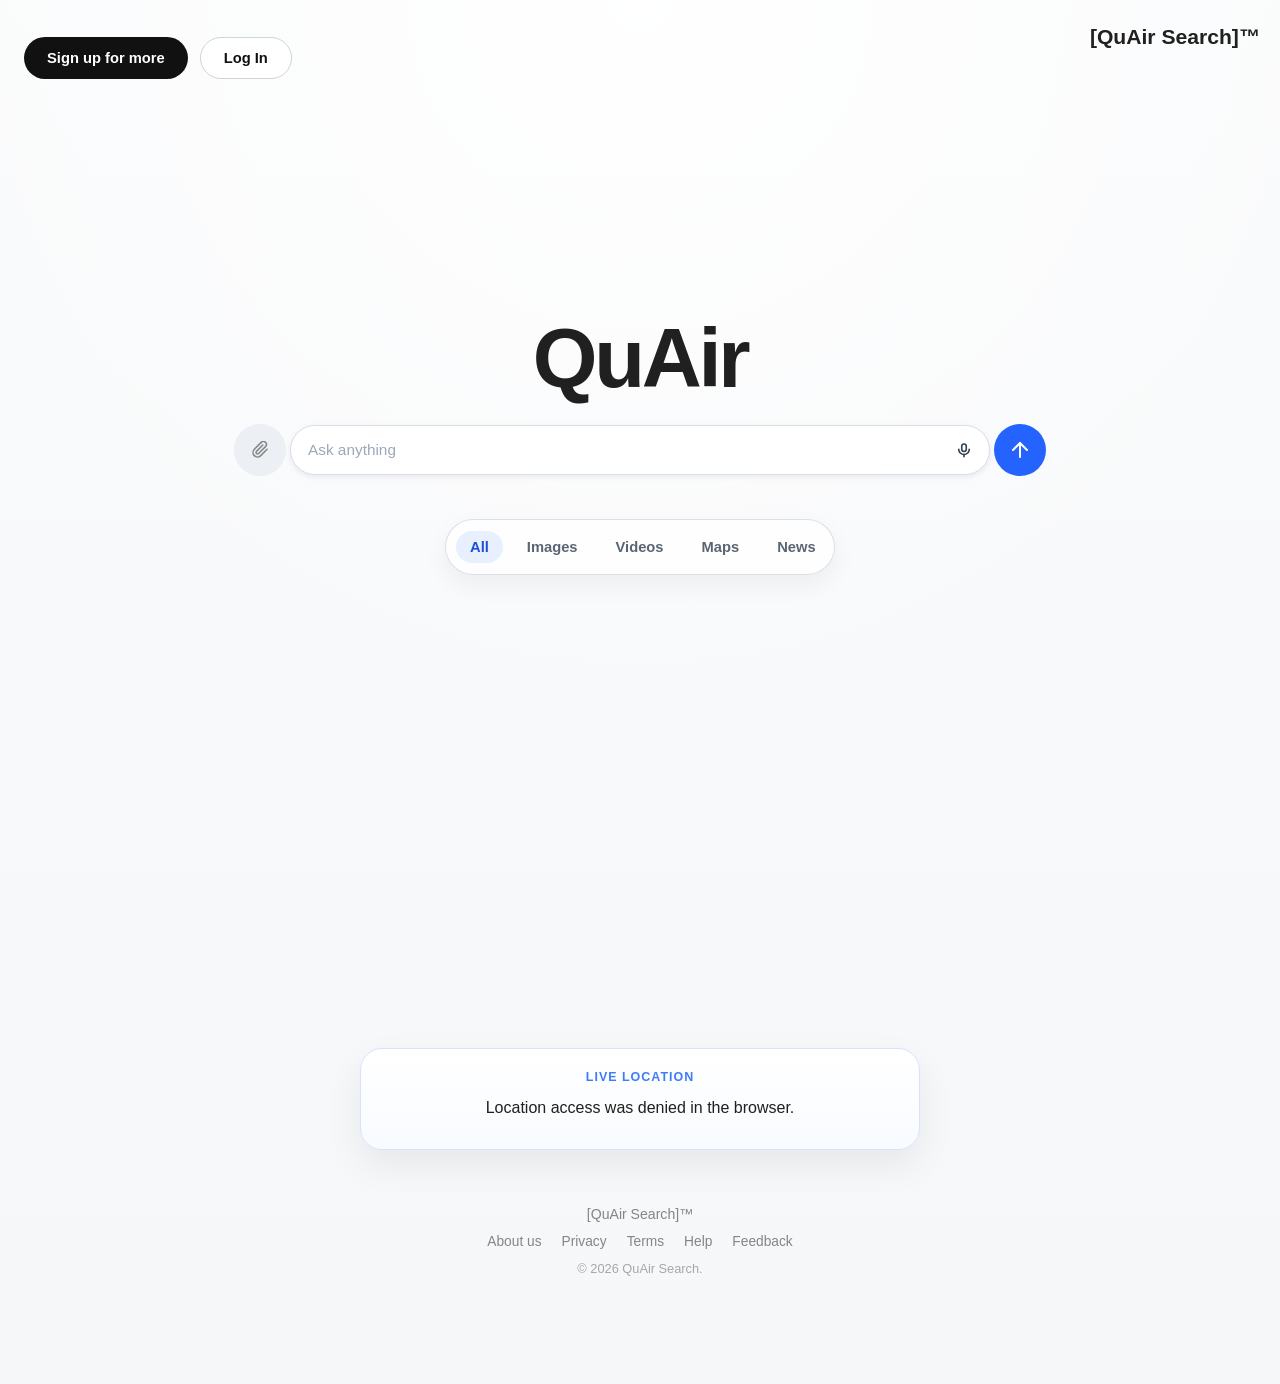
==== commit 396ec9b5: "Merge pull request #2 from chaitanya-gits/dev Dev" ====
--- a/frontend/index.html
+++ b/frontend/index.html
@@ -3,8 +3,9 @@
 <head>
   <meta charset="UTF-8" />
   <meta name="viewport" content="width=device-width, initial-scale=1.0" />
-  <title>Quantum SEO</title>
-  <link rel="stylesheet" href="./assets/styles.css?v=20260410ab" />
+  <title>[QuAir Search]</title>
+  <link rel="icon" type="image/svg+xml" href="data:image/svg+xml,%3Csvg xmlns='http://www.w3.org/2000/svg' viewBox='0 0 64 64'%3E%3Ccircle cx='32' cy='32' r='30' fill='%234870ff'/%3E%3Cellipse cx='32' cy='32' rx='22' ry='8' fill='none' stroke='%23fff' stroke-width='2.5'/%3E%3Cellipse cx='32' cy='32' rx='22' ry='8' fill='none' stroke='%23fff' stroke-width='2.5' transform='rotate(60 32 32)'/%3E%3Cellipse cx='32' cy='32' rx='22' ry='8' fill='none' stroke='%23fff' stroke-width='2.5' transform='rotate(120 32 32)'/%3E%3Ccircle cx='32' cy='32' r='5' fill='%23fff'/%3E%3C/svg%3E" />
+  <link rel="stylesheet" href="./assets/styles.css?v=20260413s" />
 </head>
 <body>
   <main class="page">
@@ -19,7 +20,7 @@
       </nav>
 
       <div class="header-brand-stack">
-        <a class="top-brand" href="/" aria-label="QuAir Search">[QuAir Search]</a>
+        <a id="topBrandButton" class="top-brand" href="/" aria-label="QuAir Search">[QuAir Search]™</a>
 
         <div id="userProfile" class="user-profile" hidden>
           <button id="avatarButton" class="avatar-button" type="button" aria-label="User menu" aria-expanded="false" aria-controls="profileDropdown">
@@ -35,6 +36,36 @@
             <button class="profile-menu-item" type="button" role="menuitem" data-profile-panel="overview">Profile overview</button>
             <button class="profile-menu-item" type="button" role="menuitem" data-profile-panel="settings">Settings</button>
             <button id="logoutButton" class="profile-menu-item" type="button" role="menuitem">Sign out</button>
+
+            <div id="accountsSection" class="dropdown-accounts-section">
+              <div id="accountsList" class="accounts-list"></div>
+              <button id="addAccountButton" class="dropdown-feature-item" type="button" role="menuitem">
+                <svg class="dropdown-feature-icon" viewBox="0 0 24 24" fill="none" stroke="currentColor" stroke-width="2" stroke-linecap="round" stroke-linejoin="round"><line x1="12" y1="5" x2="12" y2="19"/><line x1="5" y1="12" x2="19" y2="12"/></svg>
+                <span class="dropdown-feature-text">Add another account</span>
+              </button>
+            </div>
+
+            <div class="dropdown-more-section">
+              <span class="dropdown-more-label">More from QuAir Search</span>
+
+              <button id="menuSearchHistory" class="dropdown-feature-item" type="button" role="menuitem">
+                <svg class="dropdown-feature-icon" viewBox="0 0 24 24" fill="none" stroke="currentColor" stroke-width="2" stroke-linecap="round" stroke-linejoin="round"><circle cx="12" cy="12" r="10"/><polyline points="12 6 12 12 16 14"/></svg>
+                <span class="dropdown-feature-text">Search history</span>
+                <span id="historyStatusLabel" class="dropdown-feature-badge">Saving</span>
+              </button>
+
+              <button id="menuSafeSearch" class="dropdown-feature-item" type="button" role="menuitem">
+                <svg class="dropdown-feature-icon" viewBox="0 0 24 24" fill="none" stroke="currentColor" stroke-width="2" stroke-linecap="round" stroke-linejoin="round"><path d="M12 22s8-4 8-10V5l-8-3-8 3v7c0 6 8 10 8 10z"/></svg>
+                <span class="dropdown-feature-text">SafeSearch</span>
+                <span id="safeSearchStatusLabel" class="dropdown-feature-badge">Moderate</span>
+              </button>
+
+              <button id="menuLanguage" class="dropdown-feature-item" type="button" role="menuitem">
+                <svg class="dropdown-feature-icon" viewBox="0 0 24 24" fill="none" stroke="currentColor" stroke-width="2" stroke-linecap="round" stroke-linejoin="round"><circle cx="12" cy="12" r="10"/><line x1="2" y1="12" x2="22" y2="12"/><path d="M12 2a15.3 15.3 0 0 1 4 10 15.3 15.3 0 0 1-4 10 15.3 15.3 0 0 1-4-10 15.3 15.3 0 0 1 4-10z"/></svg>
+                <span class="dropdown-feature-text">Language</span>
+                <span id="languageStatusLabel" class="dropdown-feature-badge">English</span>
+              </button>
+            </div>
           </div>
         </div>
       </div>
@@ -55,7 +86,9 @@
               type="button"
               aria-label="Upload image or file"
             >
-              +
+              <svg viewBox="0 0 24 24" aria-hidden="true">
+                <path d="M21.44 11.05l-8.49 8.49a6 6 0 0 1-8.49-8.49l9.2-9.2a4 4 0 0 1 5.66 5.66l-9.19 9.19a2 2 0 0 1-2.83-2.83l8.48-8.48"></path>
+              </svg>
             </button>
 
             <svg viewBox="0 0 24 24" aria-hidden="true">
@@ -63,16 +96,19 @@
               <path d="M20 20l-4.2-4.2"></path>
             </svg>
 
-            <input
-              id="query"
-              class="query-input"
-              type="text"
-              placeholder="Search anything"
-              autocomplete="off"
-              aria-label="Search query"
-              aria-controls="suggestPanel"
-              aria-expanded="false"
-            />
+            <div class="search-input-wrap">
+              <div id="attachPreview" class="attach-preview" aria-live="polite"></div>
+              <input
+                id="query"
+                class="query-input"
+                type="text"
+                placeholder="Ask anything"
+                autocomplete="off"
+                aria-label="Search query"
+                aria-controls="suggestPanel"
+                aria-expanded="false"
+              />
+            </div>
 
             <button
               id="voiceButton"
@@ -88,7 +124,6 @@
             </button>
 
             <button
-
               id="searchButton"
               class="icon-button search-submit"
               type="button"
@@ -114,32 +149,20 @@
           </div>
 
           <div id="attachMenu" class="attach-menu">
-            <button id="uploadImageButton" class="attach-option" type="button">
+            <button id="uploadAttachmentButton" class="attach-option" type="button">
               <svg viewBox="0 0 24 24" aria-hidden="true">
-                <rect x="3" y="5" width="18" height="14" rx="2"></rect>
-                <circle cx="9" cy="10" r="1.5"></circle>
-                <path d="M21 15l-4-4-7 7"></path>
-                <path d="M16 3v6"></path>
-                <path d="M13 6h6"></path>
+                <path d="M21.44 11.05l-8.49 8.49a6 6 0 0 1-8.49-8.49l9.2-9.2a4 4 0 0 1 5.66 5.66l-9.19 9.19a2 2 0 0 1-2.83-2.83l8.48-8.48"></path>
               </svg>
-              <span>Upload image</span>
+              <span>Upload photos &amp; files</span>
             </button>
-
-            <button id="uploadFileButton" class="attach-option" type="button">
-              <svg viewBox="0 0 24 24" aria-hidden="true">
-                <path d="M8 7v10a4 4 0 0 0 8 0V6a3 3 0 1 0-6 0v10a2 2 0 0 0 4 0V8"></path>
-              </svg>
-              <span>Upload file</span>
-            </button>
-          </div>
-
-          <input id="imagePicker" type="file" hidden multiple accept="image/*" />
+          </div>
+
           <input
             id="filePicker"
             type="file"
             hidden
             multiple
-            accept=".pdf,.doc,.docx,.txt,.csv,.xlsx,.xls,.json"
+            accept="image/*,.pdf,.doc,.docx,.txt,.csv,.xlsx,.xls,.json,.ppt,.pptx"
           />
 
           <div id="suggestPanel" class="suggest-panel" role="listbox"></div>
@@ -152,7 +175,12 @@
         <button class="search-tab" type="button" data-search-tab="videos">Videos</button>
         <button class="search-tab" type="button" data-search-tab="maps">Maps</button>
         <button class="search-tab" type="button" data-search-tab="news">News</button>
+        <button class="search-tab" type="button" data-search-tab="mail">Mail</button>
+        <button class="search-tab" type="button" data-search-tab="shopping">Shopping</button>
+        <button class="search-tab" type="button" data-search-tab="stocks">Stocks</button>
       </nav>
+
+      <div id="searchingStatus" class="searching-status" aria-live="polite"></div>
     </section>
 
     <section class="results-section">
@@ -177,6 +205,18 @@
       <p id="locationText" class="location-text">Waiting for browser location permission.</p>
       <div id="locationMeta" class="location-meta"></div>
     </section>
+
+    <footer class="page-footer">
+      <p class="footer-tagline">[QuAir Search]™</p>
+      <nav class="footer-links" aria-label="Footer navigation">
+        <a href="/about">About us</a>
+        <a href="/privacy">Privacy</a>
+        <a href="/terms">Terms</a>
+        <a href="/help">Help</a>
+        <a href="/feedback">Feedback</a>
+      </nav>
+      <p class="footer-copy">&copy; 2026 QuAir Search.</p>
+    </footer>
   </main>
 
   <div id="authModal" class="auth-modal" aria-hidden="true">
@@ -280,10 +320,7 @@
             <span class="profile-field-label">Email or username</span>
             <input id="profileHandleInput" class="profile-input" type="text" placeholder="you@example.com or @username" />
           </label>
-          <label class="profile-field">
-            <span class="profile-field-label profile-field-label-hidden">Avatar image URL</span>
-            <input id="profileAvatarInput" class="profile-input" type="url" placeholder="Avatar image URL" />
-          </label>
+          <input id="profileAvatarInput" type="hidden" />
           <button class="profile-save-button" type="submit">Save profile</button>
         </form>
       </div>
@@ -325,6 +362,35 @@
     </section>
   </div>
 
-  <script type="module" src="./assets/app.js?v=20260410w"></script>
+  <div id="historyModal" class="history-modal" aria-hidden="true">
+    <div id="historyBackdrop" class="history-backdrop"></div>
+    <section class="history-panel" role="dialog" aria-modal="true" aria-labelledby="historyPanelTitle">
+      <div class="history-panel-header">
+        <h2 id="historyPanelTitle" class="history-panel-title">Search history</h2>
+        <div class="history-header-actions">
+          <label class="history-toggle-wrap" title="Toggle history saving">
+            <input id="historySavingToggle" type="checkbox" class="history-toggle-input" />
+            <span class="history-toggle-slider"></span>
+            <span class="history-toggle-label">Saving</span>
+          </label>
+          <button id="historyDeleteAllButton" class="history-delete-all" type="button">Delete all</button>
+          <button id="historyCloseButton" class="history-close" type="button" aria-label="Close history">&times;</button>
+        </div>
+      </div>
+      <div id="historyList" class="history-list"></div>
+    </section>
+  </div>
+
+  <div id="imagePreviewModal" class="image-preview-modal" aria-hidden="true">
+    <div id="imagePreviewBackdrop" class="image-preview-backdrop"></div>
+    <section class="image-preview-dialog" role="dialog" aria-modal="true" aria-label="Image preview">
+      <button id="imagePreviewCloseButton" class="image-preview-close" type="button" aria-label="Close image preview">
+        ×
+      </button>
+      <img id="imagePreviewImage" class="image-preview-image" src="" alt="Uploaded image preview" />
+    </section>
+  </div>
+
+  <script type="module" src="./assets/app.js?v=20260413o"></script>
 </body>
 </html>
--- a/frontend/assets/styles.css
+++ b/frontend/assets/styles.css
@@ -320,6 +320,10 @@
   display: none !important;
 }
 
+html, body {
+  overflow-x: hidden;
+}
+
 body {
   margin: 0;
   min-height: 100vh;
@@ -462,11 +466,13 @@
   top: calc(100% + 8px);
   right: 0;
   z-index: 100;
-  min-width: 220px;
+  min-width: 300px;
+  max-height: 85vh;
+  overflow-y: auto;
   padding: 10px 0;
   background: var(--panel);
   border: 1px solid var(--line);
-  border-radius: 14px;
+  border-radius: 18px;
   box-shadow: 0 14px 36px rgba(17, 17, 17, 0.1);
 }
 
@@ -510,6 +516,492 @@
   background: var(--chip-hover);
 }
 
+/* ── "More from QuAir Search" dropdown section ── */
+
+.dropdown-more-section {
+  margin-top: 4px;
+  padding-top: 8px;
+  border-top: 1px solid var(--line);
+}
+
+.dropdown-more-label {
+  display: block;
+  padding: 6px 18px 8px;
+  color: var(--muted);
+  font-size: 0.78rem;
+  font-weight: 600;
+  letter-spacing: 0.02em;
+}
+
+.dropdown-feature-item {
+  display: flex;
+  align-items: center;
+  gap: 12px;
+  width: 100%;
+  padding: 11px 18px;
+  background: transparent;
+  border: 0;
+  color: var(--text);
+  cursor: pointer;
+  font-family: inherit;
+  font-size: 0.88rem;
+  font-weight: 500;
+  text-align: left;
+  transition: background 120ms ease;
+}
+
+.dropdown-feature-item:hover {
+  background: var(--chip-hover);
+}
+
+.dropdown-feature-icon {
+  width: 20px;
+  height: 20px;
+  flex-shrink: 0;
+  color: var(--muted);
+}
+
+.dropdown-feature-text {
+  flex: 1;
+}
+
+.dropdown-feature-badge {
+  margin-left: auto;
+  color: var(--muted);
+  font-size: 0.78rem;
+  font-weight: 400;
+}
+
+/* ── Accounts section in dropdown ── */
+
+.dropdown-accounts-section {
+  margin-top: 4px;
+  padding-top: 6px;
+  border-top: 1px solid var(--line);
+}
+
+.accounts-list {
+  padding: 0;
+}
+
+.account-item {
+  display: flex;
+  align-items: center;
+  gap: 12px;
+  width: 100%;
+  padding: 10px 18px;
+  background: transparent;
+  border: 0;
+  color: var(--text);
+  cursor: pointer;
+  font-family: inherit;
+  font-size: 0.86rem;
+  font-weight: 500;
+  text-align: left;
+  transition: background 120ms ease;
+}
+
+.account-item:hover {
+  background: var(--chip-hover);
+}
+
+.account-item-avatar {
+  width: 28px;
+  height: 28px;
+  border-radius: 50%;
+  object-fit: cover;
+  background: var(--chip-hover);
+  flex-shrink: 0;
+}
+
+.account-item-fallback {
+  display: flex;
+  align-items: center;
+  justify-content: center;
+  width: 28px;
+  height: 28px;
+  border-radius: 50%;
+  background: var(--accent, #4870ff);
+  color: #fff;
+  font-size: 0.72rem;
+  font-weight: 700;
+  flex-shrink: 0;
+}
+
+.account-item-info {
+  flex: 1;
+  min-width: 0;
+}
+
+.account-item-name {
+  display: block;
+  font-weight: 600;
+  font-size: 0.86rem;
+  white-space: nowrap;
+  overflow: hidden;
+  text-overflow: ellipsis;
+}
+
+.account-item-email {
+  display: block;
+  color: var(--muted);
+  font-size: 0.76rem;
+  white-space: nowrap;
+  overflow: hidden;
+  text-overflow: ellipsis;
+}
+
+.account-item-check {
+  flex-shrink: 0;
+  width: 18px;
+  height: 18px;
+  color: var(--accent, #4870ff);
+}
+
+.account-item-remove {
+  flex-shrink: 0;
+  display: flex;
+  align-items: center;
+  justify-content: center;
+  width: 24px;
+  height: 24px;
+  padding: 0;
+  background: transparent;
+  border: 0;
+  border-radius: 50%;
+  color: var(--muted);
+  cursor: pointer;
+  opacity: 0;
+  transition: opacity 120ms ease, background 120ms ease, color 120ms ease;
+}
+
+.account-item:hover .account-item-remove {
+  opacity: 1;
+}
+
+.account-item-remove:hover {
+  background: rgba(231, 76, 60, 0.12);
+  color: #e74c3c;
+}
+
+/* ── History Modal (pop card) ── */
+
+.history-modal {
+  position: fixed;
+  inset: 0;
+  z-index: 130;
+  display: grid;
+  place-items: center;
+  padding: 24px;
+  pointer-events: none;
+  opacity: 0;
+  transition: opacity 200ms ease;
+}
+
+.history-modal.is-open {
+  pointer-events: auto;
+  opacity: 1;
+}
+
+.history-backdrop {
+  position: fixed;
+  inset: 0;
+  background: rgba(0, 0, 0, 0.28);
+  backdrop-filter: blur(8px) saturate(120%);
+}
+
+.history-panel {
+  position: relative;
+  z-index: 1;
+  display: flex;
+  flex-direction: column;
+  width: min(1220px, 92vw);
+  max-height: min(70vh, 580px);
+  background:
+    linear-gradient(145deg, rgba(240, 244, 255, 0.88), rgba(232, 238, 255, 0.80));
+  border: 1px solid rgba(200, 215, 245, 0.6);
+  backdrop-filter: blur(16px) saturate(140%);
+  border-radius: 20px;
+  box-shadow:
+    0 12px 40px rgba(0, 0, 0, 0.12),
+    0 2px 8px rgba(0, 0, 0, 0.06);
+  overflow: hidden;
+  will-change: transform;
+}
+
+.history-panel-header {
+  display: flex;
+  align-items: center;
+  justify-content: space-between;
+  gap: 10px;
+  padding: 16px 20px 12px;
+  border-bottom: 1px solid rgba(255, 255, 255, 0.22);
+  flex-shrink: 0;
+}
+
+.history-panel-title {
+  margin: 0px;
+  font-size: 1.15rem;
+  font-weight: 700;
+  color: var(--ink);
+}
+
+.history-header-actions {
+  display: flex;
+  align-items: center;
+  gap: 12px;
+}
+
+.history-toggle-wrap {
+  display: flex;
+  align-items: center;
+  gap: 8px;
+  cursor: pointer;
+  user-select: none;
+}
+
+.history-toggle-input {
+  position: absolute;
+  opacity: 0;
+  width: 0;
+  height: 0;
+}
+
+.history-toggle-slider {
+  position: relative;
+  width: 36px;
+  height: 20px;
+  background: #5a5a6e;
+  border-radius: 12px;
+  transition: background 200ms ease;
+}
+
+.history-toggle-slider::after {
+  content: "";
+  position: absolute;
+  top: 2px;
+  left: 2px;
+  width: 16px;
+  height: 16px;
+  background: #fff;
+  border-radius: 50%;
+  transition: transform 200ms ease;
+}
+
+.history-toggle-input:checked + .history-toggle-slider {
+  background: var(--accent, #4870ff);
+}
+
+.history-toggle-input:checked + .history-toggle-slider::after {
+  transform: translateX(16px);
+}
+
+.history-toggle-label {
+  font-size: 0.82rem;
+  font-weight: 600;
+  color: var(--text);
+}
+
+.history-delete-all {
+  padding: 6px 14px;
+  background: transparent;
+  border: 1px solid var(--line);
+  border-radius: 8px;
+  color: #e74c3c;
+  cursor: pointer;
+  font-family: inherit;
+  font-size: 0.8rem;
+  font-weight: 600;
+  transition: background 120ms ease, border-color 120ms ease;
+}
+
+.history-delete-all:hover {
+  background: rgba(231, 76, 60, 0.08);
+  border-color: #e74c3c;
+}
+
+.history-close {
+  display: flex;
+  align-items: center;
+  justify-content: center;
+  width: 32px;
+  height: 32px;
+  padding: 0;
+  background: transparent;
+  border: 0;
+  border-radius: 50%;
+  color: var(--muted);
+  cursor: pointer;
+  font-size: 1.3rem;
+  line-height: 1;
+  transition: background 120ms ease;
+}
+
+.history-close:hover {
+  background: var(--chip-hover);
+}
+
+.history-list {
+  flex: 1;
+  overflow-y: auto;
+  overflow-x: hidden;
+  padding: 6px 0 12px;
+  overscroll-behavior: contain;
+  will-change: scroll-position;
+  -webkit-overflow-scrolling: touch;
+}
+
+.history-empty {
+  padding: 40px 24px;
+  text-align: center;
+  color: var(--muted);
+  font-size: 0.9rem;
+}
+
+.history-date-group {
+  padding: 0;
+}
+
+.history-date-heading {
+  position: sticky;
+  top: 0;
+  z-index: 2;
+  margin: 0;
+  padding: 10px 20px 8px;
+  background: #e8edf8;
+  color: #1a56db;
+  font-size: 0.82rem;
+  font-weight: 700;
+  letter-spacing: 0.01em;
+}
+
+.history-entry {
+  display: flex;
+  align-items: center;
+  gap: 12px;
+  margin: 0 12px 4px;
+  padding: 10px 14px;
+  border: 1px solid rgba(200, 210, 230, 0.4);
+  border-radius: 12px;
+  background: rgba(255, 255, 255, 0.22);
+  transition: background 80ms ease, border-color 80ms ease;
+  contain: layout style;
+}
+
+.history-entry:hover {
+  background: rgba(255, 255, 255, 0.5);
+  border-color: rgba(72, 112, 255, 0.25);
+}
+
+.history-entry-time {
+  flex-shrink: 0;
+  width: 46px;
+  color: var(--muted);
+  font-size: 0.78rem;
+  font-weight: 500;
+  font-variant-numeric: tabular-nums;
+}
+
+.history-entry-favicon {
+  flex-shrink: 0;
+  width: 22px;
+  height: 22px;
+  border-radius: 50%;
+  object-fit: contain;
+  background: var(--chip-hover);
+}
+
+.history-entry-body {
+  flex: 1;
+  min-width: 0;
+}
+
+.history-entry-query {
+  display: block;
+  color: var(--text);
+  font-size: 0.88rem;
+  font-weight: 500;
+  white-space: nowrap;
+  overflow: hidden;
+  text-overflow: ellipsis;
+}
+
+.history-entry-source {
+  display: block;
+  color: var(--muted);
+  font-size: 0.76rem;
+  margin-top: 1px;
+}
+
+.history-entry-delete {
+  flex-shrink: 0;
+  display: flex;
+  align-items: center;
+  justify-content: center;
+  width: 28px;
+  height: 28px;
+  padding: 0;
+  background: transparent;
+  border: 0;
+  border-radius: 50%;
+  color: var(--muted);
+  cursor: pointer;
+  opacity: 0;
+  transition: opacity 120ms ease, background 120ms ease;
+}
+
+.history-entry:hover .history-entry-delete {
+  opacity: 1;
+}
+
+.history-entry-delete:hover {
+  background: rgba(231, 76, 60, 0.12);
+  color: #e74c3c;
+}
+
+/* Dark mode for history modal */
+body[data-theme="dark"] .history-panel {
+  background:
+    linear-gradient(145deg, rgba(22, 26, 42, 0.72), rgba(14, 18, 30, 0.60));
+  border-color: rgba(255, 255, 255, 0.10);
+  box-shadow:
+    0 16px 48px rgba(0, 0, 0, 0.32),
+    0 2px 8px rgba(0, 0, 0, 0.18),
+    inset 0 1px 0 rgba(255, 255, 255, 0.08);
+}
+
+body[data-theme="dark"] .history-panel-title {
+  color: #f8fbff;
+}
+
+body[data-theme="dark"] .history-date-heading {
+  background: #1e2536;
+  backdrop-filter: none;
+  color: #ffffff;
+}
+
+body[data-theme="dark"] .history-entry {
+  background: rgba(255, 255, 255, 0.04);
+  border-color: rgba(255, 255, 255, 0.08);
+}
+
+body[data-theme="dark"] .history-entry:hover {
+  background: rgba(255, 255, 255, 0.08);
+  border-color: rgba(72, 112, 255, 0.24);
+}
+
+body[data-theme="dark"] .dropdown-more-label {
+  color: #8a8fa8;
+}
+
+body[data-theme="dark"] .dropdown-feature-item {
+  color: #f8fbff;
+}
+
+body[data-theme="dark"] .dropdown-feature-item:hover {
+  background: rgba(85, 102, 140, 0.18);
+}
+
 .profile-modal {
   position: fixed;
   inset: 0;
@@ -801,20 +1293,31 @@
 }
 
 .search-tabs {
-  display: inline-flex;
-  flex-wrap: wrap;
-  align-items: center;
-  justify-content: center;
+  display: flex;
+  flex-wrap: nowrap;
+  align-items: center;
+  justify-content: flex-start;
   gap: 10px;
   margin-top: -56px;
   padding: 6px 10px;
+  width: min(100%, 390px);
+  margin-left: auto;
+  margin-right: auto;
   background: rgba(255, 255, 255, 0.72);
   border: 1px solid rgba(215, 221, 230, 0.9);
   border-radius: 999px;
   box-shadow: 0 10px 24px rgba(20, 26, 36, 0.06);
+  overflow-x: auto;
+  overflow-y: hidden;
+  scrollbar-width: none;
+}
+
+.search-tabs::-webkit-scrollbar {
+  display: none;
 }
 
 .search-tab {
+  flex: 0 0 auto;
   padding: 8px 14px;
   background: transparent;
   border: 0;
@@ -837,6 +1340,25 @@
   color: #1d4ed8;
 }
 
+.searching-status {
+  display: none;
+  justify-content: center;
+  align-items: center;
+  margin-top: 18px;
+  color: var(--muted);
+  font-size: 0.92rem;
+  font-weight: 500;
+  text-align: center;
+}
+
+.searching-status.is-visible {
+  display: flex;
+}
+
+body[data-theme="dark"] .searching-status {
+  color: #000000;
+}
+
 .search-card {
   position: relative;
   overflow: visible;
@@ -865,6 +1387,236 @@
   box-shadow: none;
 }
 
+.search-input-wrap {
+  display: flex;
+  align-items: center;
+  gap: 10px;
+  flex-wrap: wrap;
+  min-height: 50px;
+  padding: 0 6px 0 10px;
+}
+
+.attach-preview {
+  display: none;
+  align-items: center;
+  gap: 10px;
+  max-width: 100%;
+}
+
+.attach-preview.is-visible {
+  display: flex;
+}
+
+.attach-chip {
+  display: inline-flex;
+  align-items: center;
+  gap: 6px;
+  padding: 5px 6px;
+  border-radius: 12px;
+  background: var(--chip);
+  color: var(--text);
+  max-width: min(340px, 100%);
+}
+
+.attach-chip.is-image {
+  padding: 5px 6px;
+  gap: 6px;
+  max-width: none;
+  cursor: pointer;
+}
+
+.attach-chip.is-file {
+  padding-right: 4px;
+}
+
+.attach-chip-name {
+  max-width: 180px;
+  overflow: hidden;
+  text-overflow: ellipsis;
+  white-space: nowrap;
+  font-size: 0.84rem;
+  color: var(--text);
+}
+
+.attach-chip-thumb {
+  width: 28px;
+  height: 28px;
+  border-radius: 9px;
+  object-fit: cover;
+  flex: 0 0 auto;
+  border: 1px solid rgba(0, 0, 0, 0.06);
+  background: rgba(0, 0, 0, 0.03);
+}
+
+body[data-theme="dark"] .attach-chip-thumb {
+  border-color: rgba(255, 255, 255, 0.12);
+  background: rgba(255, 255, 255, 0.06);
+}
+
+.attach-chip-icon {
+  width: 28px;
+  height: 28px;
+  border-radius: 9px;
+  display: grid;
+  place-items: center;
+  flex: 0 0 auto;
+  background: rgba(0, 0, 0, 0.04);
+  border: 1px solid rgba(0, 0, 0, 0.06);
+  position: relative;
+  overflow: hidden;
+}
+
+body[data-theme="dark"] .attach-chip-icon {
+  background: rgba(255, 255, 255, 0.06);
+  border-color: rgba(255, 255, 255, 0.12);
+}
+
+.attach-chip-icon svg {
+  width: 14px;
+  height: 14px;
+  stroke: var(--muted);
+}
+
+.attach-chip-badge {
+  position: absolute;
+  inset: auto 0 0 0;
+  padding: 2px 0 1px;
+  font-size: 0.5rem;
+  font-weight: 800;
+  letter-spacing: 0.05em;
+  text-align: center;
+  color: #ffffff;
+  background: rgba(17, 24, 39, 0.75);
+}
+
+.attach-chip-icon.is-pdf {
+  background: rgba(239, 68, 68, 0.14);
+  border-color: rgba(239, 68, 68, 0.25);
+}
+
+.attach-chip-icon.is-pdf svg {
+  stroke: rgba(239, 68, 68, 0.85);
+}
+
+.attach-chip-icon.is-sheet {
+  background: rgba(34, 197, 94, 0.14);
+  border-color: rgba(34, 197, 94, 0.26);
+}
+
+.attach-chip-icon.is-sheet svg {
+  stroke: rgba(34, 197, 94, 0.85);
+}
+
+.attach-chip-icon.is-doc {
+  background: rgba(59, 130, 246, 0.14);
+  border-color: rgba(59, 130, 246, 0.26);
+}
+
+.attach-chip-icon.is-doc svg {
+  stroke: rgba(59, 130, 246, 0.88);
+}
+
+.attach-chip-icon.is-slides {
+  background: rgba(245, 158, 11, 0.16);
+  border-color: rgba(245, 158, 11, 0.28);
+}
+
+.attach-chip-icon.is-slides svg {
+  stroke: rgba(245, 158, 11, 0.9);
+}
+
+.attach-chip-icon.is-text {
+  background: rgba(148, 163, 184, 0.18);
+  border-color: rgba(148, 163, 184, 0.35);
+}
+
+.attach-chip-icon.is-text svg {
+  stroke: rgba(71, 85, 105, 0.85);
+}
+
+.attach-chip-remove {
+  display: grid;
+  place-items: center;
+  width: 18px;
+  height: 18px;
+  border-radius: 999px;
+  background: transparent;
+  border: 0;
+  color: var(--muted);
+  cursor: pointer;
+  flex: 0 0 auto;
+  font-size: 0.95rem;
+  line-height: 1;
+}
+
+.image-preview-modal {
+  position: fixed;
+  inset: 0;
+  display: none;
+  align-items: center;
+  justify-content: center;
+  z-index: 40;
+}
+
+.image-preview-modal.is-open {
+  display: flex;
+}
+
+.image-preview-backdrop {
+  position: absolute;
+  inset: 0;
+  background: rgba(7, 10, 16, 0.72);
+  backdrop-filter: blur(6px);
+}
+
+.image-preview-dialog {
+  position: relative;
+  z-index: 1;
+  width: min(92vw, 920px);
+  max-height: 88vh;
+  padding: 20px;
+  border-radius: 24px;
+  background: rgba(255, 255, 255, 0.96);
+  box-shadow: 0 24px 80px rgba(0, 0, 0, 0.3);
+}
+
+.image-preview-image {
+  display: block;
+  max-width: 100%;
+  max-height: calc(88vh - 40px);
+  margin: 0 auto;
+  border-radius: 16px;
+  object-fit: contain;
+}
+
+.image-preview-close {
+  position: absolute;
+  top: 10px;
+  right: 10px;
+  width: 34px;
+  height: 34px;
+  border: 0;
+  border-radius: 999px;
+  background: rgba(17, 24, 39, 0.78);
+  color: #ffffff;
+  cursor: pointer;
+  font-size: 1.2rem;
+  line-height: 1;
+}
+
+body[data-theme="dark"] .image-preview-dialog {
+  background: rgba(20, 24, 31, 0.96);
+}
+
+.attach-chip-remove:hover {
+  background: rgba(0, 0, 0, 0.06);
+  color: var(--text);
+}
+
+body[data-theme="dark"] .attach-chip-remove:hover {
+  background: rgba(255, 255, 255, 0.08);
+}
+
 .search-shell::before {
   position: absolute;
   inset: 2px 60px 2px 60px;
@@ -906,14 +1658,16 @@
 
 .query-input {
   width: 100%;
-  height: 50px;
-  padding: 0 0 0 24px;
+  height: 42px;
+  padding: 0;
   background: transparent;
   border: 0;
   color: var(--text);
   font-size: 0.96rem;
   line-height: 1.4;
   outline: 0;
+  flex: 1 1 220px;
+  min-width: 160px;
 }
 
 .query-input::placeholder {
@@ -1957,3 +2711,60 @@
     font-size: 3.1rem;
   }
 }
+
+/* Footer */
+.page-footer {
+  display: flex;
+  flex-direction: column;
+  align-items: center;
+  gap: 12px;
+  padding: 32px 20px 28px;
+  margin-top: 24px;
+  text-align: center;
+}
+
+.footer-tagline {
+  margin: 0;
+  color: var(--muted);
+  font-size: 0.88rem;
+  font-weight: 500;
+}
+
+.footer-links {
+  display: flex;
+  flex-wrap: wrap;
+  justify-content: center;
+  gap: 8px 20px;
+}
+
+.footer-links a {
+  color: var(--muted);
+  font-size: 0.86rem;
+  text-decoration: none;
+  transition: color 150ms ease;
+}
+
+.footer-links a:hover {
+  color: var(--text);
+  text-decoration: underline;
+}
+
+.footer-copy {
+  margin: 0;
+  color: var(--muted);
+  font-size: 0.8rem;
+  opacity: 0.7;
+}
+
+/* Hide Google Translate top bar */
+.goog-te-banner-frame,
+#goog-gt-tt,
+.goog-te-balloon-frame {
+  display: none !important;
+}
+
+body { top: 0 !important; }
+
+#google_translate_element { display: none; }
+
+.skiptranslate { display: none !important; }
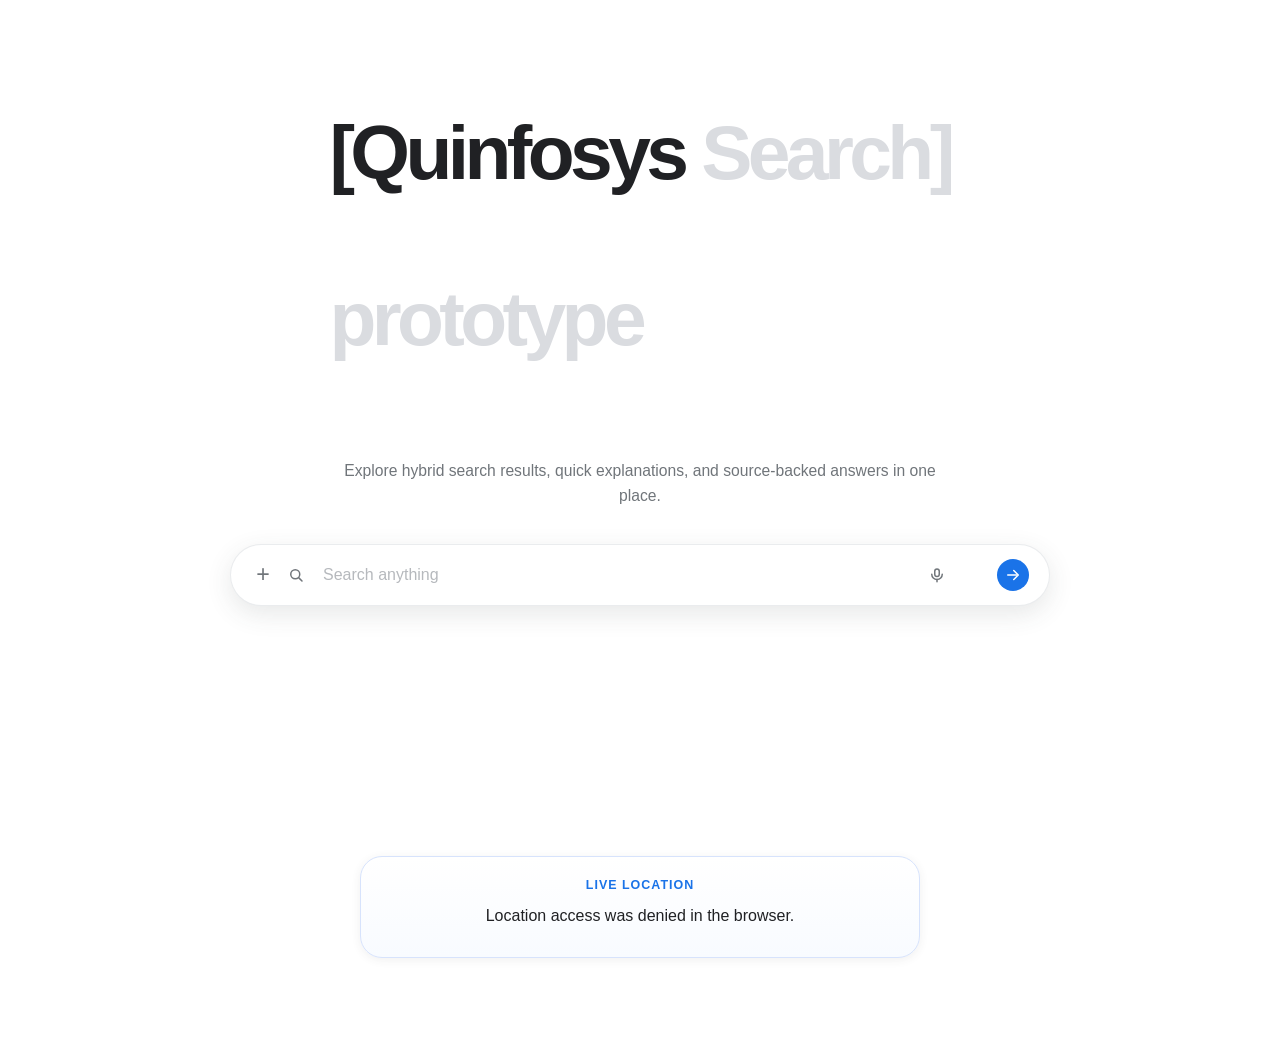
==== commit 9701849e: "Revert "Dev"" ====
--- a/frontend/index.html
+++ b/frontend/index.html
@@ -3,76 +3,13 @@
 <head>
   <meta charset="UTF-8" />
   <meta name="viewport" content="width=device-width, initial-scale=1.0" />
-  <title>[QuAir Search]</title>
-  <link rel="icon" type="image/svg+xml" href="data:image/svg+xml,%3Csvg xmlns='http://www.w3.org/2000/svg' viewBox='0 0 64 64'%3E%3Ccircle cx='32' cy='32' r='30' fill='%234870ff'/%3E%3Cellipse cx='32' cy='32' rx='22' ry='8' fill='none' stroke='%23fff' stroke-width='2.5'/%3E%3Cellipse cx='32' cy='32' rx='22' ry='8' fill='none' stroke='%23fff' stroke-width='2.5' transform='rotate(60 32 32)'/%3E%3Cellipse cx='32' cy='32' rx='22' ry='8' fill='none' stroke='%23fff' stroke-width='2.5' transform='rotate(120 32 32)'/%3E%3Ccircle cx='32' cy='32' r='5' fill='%23fff'/%3E%3C/svg%3E" />
-  <link rel="stylesheet" href="./assets/styles.css?v=20260413s" />
+  <title>Quantum SEO</title>
+  <link rel="stylesheet" href="./assets/styles.css" />
 </head>
 <body>
   <main class="page">
-    <header class="page-header">
-      <nav class="auth-actions" aria-label="Account actions" hidden>
-        <button class="auth-button auth-button-primary" type="button" data-auth-trigger="signup">
-          Sign up for more
-        </button>
-        <button class="auth-button auth-button-secondary" type="button" data-auth-trigger="login">
-          Log In
-        </button>
-      </nav>
-
-      <div class="header-brand-stack">
-        <a id="topBrandButton" class="top-brand" href="/" aria-label="QuAir Search">[QuAir Search]™</a>
-
-        <div id="userProfile" class="user-profile" hidden>
-          <button id="avatarButton" class="avatar-button" type="button" aria-label="User menu" aria-expanded="false" aria-controls="profileDropdown">
-            <img id="avatarImage" class="avatar-image" src="" alt="" />
-            <span id="avatarFallback" class="avatar-fallback" aria-hidden="true"></span>
-          </button>
-          <div id="profileDropdown" class="profile-dropdown" role="menu" hidden>
-            <div class="profile-info">
-              <strong id="profileName" class="profile-name"></strong>
-              <span id="profileEmail" class="profile-email"></span>
-            </div>
-            <hr class="profile-divider" />
-            <button class="profile-menu-item" type="button" role="menuitem" data-profile-panel="overview">Profile overview</button>
-            <button class="profile-menu-item" type="button" role="menuitem" data-profile-panel="settings">Settings</button>
-            <button id="logoutButton" class="profile-menu-item" type="button" role="menuitem">Sign out</button>
-
-            <div id="accountsSection" class="dropdown-accounts-section">
-              <div id="accountsList" class="accounts-list"></div>
-              <button id="addAccountButton" class="dropdown-feature-item" type="button" role="menuitem">
-                <svg class="dropdown-feature-icon" viewBox="0 0 24 24" fill="none" stroke="currentColor" stroke-width="2" stroke-linecap="round" stroke-linejoin="round"><line x1="12" y1="5" x2="12" y2="19"/><line x1="5" y1="12" x2="19" y2="12"/></svg>
-                <span class="dropdown-feature-text">Add another account</span>
-              </button>
-            </div>
-
-            <div class="dropdown-more-section">
-              <span class="dropdown-more-label">More from QuAir Search</span>
-
-              <button id="menuSearchHistory" class="dropdown-feature-item" type="button" role="menuitem">
-                <svg class="dropdown-feature-icon" viewBox="0 0 24 24" fill="none" stroke="currentColor" stroke-width="2" stroke-linecap="round" stroke-linejoin="round"><circle cx="12" cy="12" r="10"/><polyline points="12 6 12 12 16 14"/></svg>
-                <span class="dropdown-feature-text">Search history</span>
-                <span id="historyStatusLabel" class="dropdown-feature-badge">Saving</span>
-              </button>
-
-              <button id="menuSafeSearch" class="dropdown-feature-item" type="button" role="menuitem">
-                <svg class="dropdown-feature-icon" viewBox="0 0 24 24" fill="none" stroke="currentColor" stroke-width="2" stroke-linecap="round" stroke-linejoin="round"><path d="M12 22s8-4 8-10V5l-8-3-8 3v7c0 6 8 10 8 10z"/></svg>
-                <span class="dropdown-feature-text">SafeSearch</span>
-                <span id="safeSearchStatusLabel" class="dropdown-feature-badge">Moderate</span>
-              </button>
-
-              <button id="menuLanguage" class="dropdown-feature-item" type="button" role="menuitem">
-                <svg class="dropdown-feature-icon" viewBox="0 0 24 24" fill="none" stroke="currentColor" stroke-width="2" stroke-linecap="round" stroke-linejoin="round"><circle cx="12" cy="12" r="10"/><line x1="2" y1="12" x2="22" y2="12"/><path d="M12 2a15.3 15.3 0 0 1 4 10 15.3 15.3 0 0 1-4 10 15.3 15.3 0 0 1-4-10 15.3 15.3 0 0 1 4-10z"/></svg>
-                <span class="dropdown-feature-text">Language</span>
-                <span id="languageStatusLabel" class="dropdown-feature-badge">English</span>
-              </button>
-            </div>
-          </div>
-        </div>
-      </div>
-    </header>
-
     <section class="hero">
-      <h1 class="brand">QuAir</h1>
+      <h1 class="brand"><strong>[Quinfosys</strong> Search]<p>prototype</p></h1>
       <p class="subcopy">
         Explore hybrid search results, quick explanations, and source-backed answers in one place.
       </p>
@@ -86,9 +23,7 @@
               type="button"
               aria-label="Upload image or file"
             >
-              <svg viewBox="0 0 24 24" aria-hidden="true">
-                <path d="M21.44 11.05l-8.49 8.49a6 6 0 0 1-8.49-8.49l9.2-9.2a4 4 0 0 1 5.66 5.66l-9.19 9.19a2 2 0 0 1-2.83-2.83l8.48-8.48"></path>
-              </svg>
+              +
             </button>
 
             <svg viewBox="0 0 24 24" aria-hidden="true">
@@ -96,19 +31,16 @@
               <path d="M20 20l-4.2-4.2"></path>
             </svg>
 
-            <div class="search-input-wrap">
-              <div id="attachPreview" class="attach-preview" aria-live="polite"></div>
-              <input
-                id="query"
-                class="query-input"
-                type="text"
-                placeholder="Ask anything"
-                autocomplete="off"
-                aria-label="Search query"
-                aria-controls="suggestPanel"
-                aria-expanded="false"
-              />
-            </div>
+            <input
+              id="query"
+              class="query-input"
+              type="text"
+              placeholder="Search anything"
+              autocomplete="off"
+              aria-label="Search query"
+              aria-controls="suggestPanel"
+              aria-expanded="false"
+            />
 
             <button
               id="voiceButton"
@@ -124,14 +56,23 @@
             </button>
 
             <button
+              id="clearButton"
+              class="icon-button clear-button"
+              type="button"
+              aria-label="Clear search"
+            >
+              ×
+            </button>
+
+            <button
               id="searchButton"
               class="icon-button search-submit"
               type="button"
               aria-label="Run search"
             >
               <svg viewBox="0 0 24 24" aria-hidden="true">
-                <path d="M12 19V5"></path>
-                <path d="M5 12l7-7 7 7"></path>
+                <path d="M5 12h12"></path>
+                <path d="M13 6l6 6-6 6"></path>
               </svg>
             </button>
 
@@ -142,45 +83,48 @@
                 type="button"
                 aria-label="Stop recording"
               >
-                <span class="voice-pulse" aria-hidden="true"></span>
-                <span>Listening</span>
+                <span class="voice-stop-dots" aria-hidden="true">
+                  <span></span>
+                  <span></span>
+                  <span></span>
+                </span>
+                <span>Stop</span>
               </button>
             </div>
           </div>
 
           <div id="attachMenu" class="attach-menu">
-            <button id="uploadAttachmentButton" class="attach-option" type="button">
+            <button id="uploadImageButton" class="attach-option" type="button">
               <svg viewBox="0 0 24 24" aria-hidden="true">
-                <path d="M21.44 11.05l-8.49 8.49a6 6 0 0 1-8.49-8.49l9.2-9.2a4 4 0 0 1 5.66 5.66l-9.19 9.19a2 2 0 0 1-2.83-2.83l8.48-8.48"></path>
+                <rect x="3" y="5" width="18" height="14" rx="2"></rect>
+                <circle cx="9" cy="10" r="1.5"></circle>
+                <path d="M21 15l-4-4-7 7"></path>
+                <path d="M16 3v6"></path>
+                <path d="M13 6h6"></path>
               </svg>
-              <span>Upload photos &amp; files</span>
+              <span>Upload image</span>
+            </button>
+
+            <button id="uploadFileButton" class="attach-option" type="button">
+              <svg viewBox="0 0 24 24" aria-hidden="true">
+                <path d="M8 7v10a4 4 0 0 0 8 0V6a3 3 0 1 0-6 0v10a2 2 0 0 0 4 0V8"></path>
+              </svg>
+              <span>Upload file</span>
             </button>
           </div>
 
+          <input id="imagePicker" type="file" hidden multiple accept="image/*" />
           <input
             id="filePicker"
             type="file"
             hidden
             multiple
-            accept="image/*,.pdf,.doc,.docx,.txt,.csv,.xlsx,.xls,.json,.ppt,.pptx"
+            accept=".pdf,.doc,.docx,.txt,.csv,.xlsx,.xls,.json"
           />
 
           <div id="suggestPanel" class="suggest-panel" role="listbox"></div>
         </div>
       </div>
-
-      <nav class="search-tabs" aria-label="Search filters">
-        <button class="search-tab is-active" type="button" data-search-tab="all">All</button>
-        <button class="search-tab" type="button" data-search-tab="images">Images</button>
-        <button class="search-tab" type="button" data-search-tab="videos">Videos</button>
-        <button class="search-tab" type="button" data-search-tab="maps">Maps</button>
-        <button class="search-tab" type="button" data-search-tab="news">News</button>
-        <button class="search-tab" type="button" data-search-tab="mail">Mail</button>
-        <button class="search-tab" type="button" data-search-tab="shopping">Shopping</button>
-        <button class="search-tab" type="button" data-search-tab="stocks">Stocks</button>
-      </nav>
-
-      <div id="searchingStatus" class="searching-status" aria-live="polite"></div>
     </section>
 
     <section class="results-section">
@@ -205,192 +149,8 @@
       <p id="locationText" class="location-text">Waiting for browser location permission.</p>
       <div id="locationMeta" class="location-meta"></div>
     </section>
-
-    <footer class="page-footer">
-      <p class="footer-tagline">[QuAir Search]™</p>
-      <nav class="footer-links" aria-label="Footer navigation">
-        <a href="/about">About us</a>
-        <a href="/privacy">Privacy</a>
-        <a href="/terms">Terms</a>
-        <a href="/help">Help</a>
-        <a href="/feedback">Feedback</a>
-      </nav>
-      <p class="footer-copy">&copy; 2026 QuAir Search.</p>
-    </footer>
   </main>
 
-  <div id="authModal" class="auth-modal" aria-hidden="true">
-    <div id="authBackdrop" class="auth-backdrop"></div>
-    <section
-      class="auth-dialog"
-      role="dialog"
-      aria-modal="true"
-      aria-labelledby="authTitle"
-      aria-describedby="authDescription"
-    >
-      <button id="authCloseButton" class="auth-close" type="button" aria-label="Close authentication dialog">
-        ×
-      </button>
-
-      <div class="auth-dialog-header">
-        <span id="authEyebrow" class="auth-eyebrow">QuAir account</span>
-        <h2 id="authTitle" class="auth-title">Log in or sign up</h2>
-        <p id="authDescription" class="auth-description"></p>
-      </div>
-
-      <div class="auth-providers">
-        <button class="provider-button" type="button" data-provider="Google">
-          <span class="provider-icon provider-icon-google" aria-hidden="true">
-            <svg viewBox="0 0 24 24">
-              <path fill="#4285f4" d="M21.6 12.23c0-.74-.07-1.45-.19-2.13H12v4.03h5.38a4.6 4.6 0 0 1-2 3.02v2.51h3.24c1.9-1.75 2.98-4.32 2.98-7.43z"></path>
-              <path fill="#34a853" d="M12 22c2.7 0 4.97-.89 6.62-2.34l-3.24-2.51c-.9.6-2.05.96-3.38.96-2.6 0-4.8-1.76-5.59-4.12H3.06v2.59A10 10 0 0 0 12 22z"></path>
-              <path fill="#fbbc05" d="M6.41 13.99a6.02 6.02 0 0 1 0-3.98V7.42H3.06a10 10 0 0 0 0 9.16l3.35-2.59z"></path>
-              <path fill="#ea4335" d="M12 5.89c1.47 0 2.79.51 3.82 1.5l2.87-2.87C16.96 2.91 14.69 2 12 2a10 10 0 0 0-8.94 5.42l3.35 2.59C7.2 7.65 9.4 5.89 12 5.89z"></path>
-            </svg>
-          </span>
-          <span id="googleLabel">Continue with Google</span>
-        </button>
-        <button class="provider-button" type="button" data-provider="X">
-          <span class="provider-icon provider-icon-x" aria-hidden="true">
-            <svg viewBox="0 0 24 24">
-              <path fill="currentColor" d="M18.9 3h2.8l-6.2 7.1L22.8 21h-5.7l-4.4-6.7L6.9 21H4.1l6.6-7.6L1.7 3h5.8l4 6.2L18.9 3z"></path>
-            </svg>
-          </span>
-          <span id="xLabel">Continue with X</span>
-        </button>
-      </div>
-
-      <div class="auth-divider" aria-hidden="true">
-        <span></span>
-        <strong>or</strong>
-        <span></span>
-      </div>
-
-      <form id="authForm" class="auth-form">
-        <label class="auth-field">
-          <span class="auth-field-label">Email address</span>
-          <input id="authEmailInput" class="auth-input" type="email" placeholder="you@example.com" autocomplete="email" />
-        </label>
-        <button id="authSubmitButton" class="auth-submit" type="submit">Continue</button>
-      </form>
-
-      <p class="auth-footnote">
-        By continuing, you agree to the Terms and Privacy Policy.
-      </p>
-    </section>
-  </div>
-
-  <div id="profileModal" class="profile-modal" aria-hidden="true">
-    <div id="profileBackdrop" class="profile-backdrop"></div>
-    <section
-      class="profile-panel"
-      role="dialog"
-      aria-modal="true"
-      aria-labelledby="profilePanelTitle"
-    >
-      <button id="profileCloseButton" class="profile-close" type="button" aria-label="Close profile panel">
-        ×
-      </button>
-
-      <div class="profile-panel-header">
-        <p class="profile-panel-kicker">Account</p>
-        <h2 id="profilePanelTitle" class="profile-panel-title">Your profile</h2>
-        <p id="profilePanelDescription" class="profile-panel-description"></p>
-      </div>
-
-      <div id="profileOverviewSection" class="profile-section">
-        <div class="profile-summary-card">
-          <div class="profile-summary-avatar-wrap">
-            <img id="profileSummaryAvatar" class="profile-summary-avatar" src="" alt="" />
-            <span id="profileSummaryFallback" class="profile-summary-fallback" aria-hidden="true"></span>
-          </div>
-          <div class="profile-summary-content">
-            <strong id="profileSummaryName" class="profile-summary-name"></strong>
-            <span id="profileSummaryEmail" class="profile-summary-email"></span>
-            <span id="profileSummaryProvider" class="profile-summary-provider"></span>
-          </div>
-        </div>
-
-        <form id="profileForm" class="profile-form">
-          <label class="profile-field">
-            <span class="profile-field-label">Display name</span>
-            <input id="profileNameInput" class="profile-input" type="text" placeholder="Your display name" />
-          </label>
-          <label class="profile-field">
-            <span class="profile-field-label">Email or username</span>
-            <input id="profileHandleInput" class="profile-input" type="text" placeholder="you@example.com or @username" />
-          </label>
-          <input id="profileAvatarInput" type="hidden" />
-          <button class="profile-save-button" type="submit">Save profile</button>
-        </form>
-      </div>
-
-      <form id="settingsForm" class="profile-form profile-section" hidden>
-        <label class="profile-field">
-          <span class="profile-field-label">Display language</span>
-          <span class="settings-help">For buttons, labels, hints, etc.</span>
-          <select id="settingDisplayLanguage" class="profile-input"></select>
-        </label>
-
-        <label class="profile-field">
-          <span class="profile-field-label">Region</span>
-          <span class="settings-help">For your search results</span>
-          <select id="settingRegion" class="profile-input"></select>
-        </label>
-
-        <label class="profile-field">
-          <span class="profile-field-label">Theme</span>
-          <span class="settings-help">Select your preferred theme</span>
-          <select id="settingTheme" class="profile-input">
-            <option value="system">System</option>
-            <option value="light">Light</option>
-            <option value="dark">Dark</option>
-          </select>
-        </label>
-
-        <label class="profile-field">
-          <span class="profile-field-label">Safe search</span>
-          <span class="settings-help">Explicit content filtering</span>
-          <select id="settingSafeSearch" class="profile-input">
-            <option value="moderate">Moderate</option>
-            <option value="strict">Strict</option>
-            <option value="off">Off</option>
-          </select>
-        </label>
-
-      </form>
-    </section>
-  </div>
-
-  <div id="historyModal" class="history-modal" aria-hidden="true">
-    <div id="historyBackdrop" class="history-backdrop"></div>
-    <section class="history-panel" role="dialog" aria-modal="true" aria-labelledby="historyPanelTitle">
-      <div class="history-panel-header">
-        <h2 id="historyPanelTitle" class="history-panel-title">Search history</h2>
-        <div class="history-header-actions">
-          <label class="history-toggle-wrap" title="Toggle history saving">
-            <input id="historySavingToggle" type="checkbox" class="history-toggle-input" />
-            <span class="history-toggle-slider"></span>
-            <span class="history-toggle-label">Saving</span>
-          </label>
-          <button id="historyDeleteAllButton" class="history-delete-all" type="button">Delete all</button>
-          <button id="historyCloseButton" class="history-close" type="button" aria-label="Close history">&times;</button>
-        </div>
-      </div>
-      <div id="historyList" class="history-list"></div>
-    </section>
-  </div>
-
-  <div id="imagePreviewModal" class="image-preview-modal" aria-hidden="true">
-    <div id="imagePreviewBackdrop" class="image-preview-backdrop"></div>
-    <section class="image-preview-dialog" role="dialog" aria-modal="true" aria-label="Image preview">
-      <button id="imagePreviewCloseButton" class="image-preview-close" type="button" aria-label="Close image preview">
-        ×
-      </button>
-      <img id="imagePreviewImage" class="image-preview-image" src="" alt="Uploaded image preview" />
-    </section>
-  </div>
-
-  <script type="module" src="./assets/app.js?v=20260413o"></script>
+  <script type="module" src="./assets/app.js"></script>
 </body>
 </html>
--- a/frontend/assets/styles.css
+++ b/frontend/assets/styles.css
@@ -1,1645 +1,127 @@
 :root {
-  --bg: #f6f7f9;
+  --bg: #ffffff;
   --panel: #ffffff;
-  --panel-soft: #eceff3;
-  --text: #202020;
-  --muted: #858585;
-  --line: #d8dde4;
-  --shadow: 0 22px 55px rgba(17, 17, 17, 0.09);
-  --shadow-soft: 0 14px 36px rgba(17, 17, 17, 0.07);
-  --blue: #3f7cf8;
+  --panel-soft: #f8f9fa;
+  --text: #202124;
+  --muted: #70757a;
+  --line: #e8eaed;
+  --shadow: 0 8px 26px rgba(60, 64, 67, 0.12);
+  --shadow-soft: 0 2px 10px rgba(60, 64, 67, 0.08);
+  --blue: #1a73e8;
   --chip: #f1f3f4;
   --chip-hover: #e8f0fe;
   --history: #5f6368;
-  --ink: #111111;
-  --control: #e2e2e2;
-  --surface-tint: rgba(255, 255, 255, 0.76);
-}
-
-body[data-theme="dark"] {
-  --bg: #101217;
-  --panel: #171b22;
-  --panel-soft: #1f2530;
-  --text: #e7ebf3;
-  --muted: #a6b0bf;
-  --line: #2b3442;
-  --blue: #5f8fff;
-  --chip: #202735;
-  --chip-hover: #2a3344;
-  --history: #b4bece;
-  --ink: #f3f6fb;
-  --control: #2a3240;
-  --surface-tint: rgba(18, 22, 30, 0.74);
-}
-
-body[data-theme="dark"] {
-  color-scheme: dark;
-}
-
-body[data-theme="dark"] {
-  background:
-    linear-gradient(180deg, #f7f8fb 0%, #c8ced8 28%, #7e8594 54%, #2b303b 78%, #050608 100%);
-}
-
-body[data-theme="dark"] .top-brand,
-body[data-theme="dark"] .brand {
-  color: #1f2937;
-}
-
-body[data-theme="dark"] .subcopy,
-body[data-theme="dark"] .profile-panel-description,
-body[data-theme="dark"] .settings-help,
-body[data-theme="dark"] .profile-summary-email,
-body[data-theme="dark"] .profile-summary-provider,
-body[data-theme="dark"] .profile-email,
-body[data-theme="dark"] .location-text,
-body[data-theme="dark"] .location-meta,
-body[data-theme="dark"] .search-tab {
-  color: #374151;
-}
-
-body[data-theme="dark"] .search-tabs {
-  background: rgba(245, 247, 251, 0.88);
-  border-color: rgba(255, 255, 255, 0.35);
-  box-shadow: 0 18px 40px rgba(10, 12, 18, 0.18);
-}
-
-body[data-theme="dark"] .search-tab:hover {
-  background: rgba(92, 124, 255, 0.12);
-  color: #1f2937;
-}
-
-body[data-theme="dark"] .search-tab.is-active {
-  background: #dfe8ff;
-  color: #1e3a8a;
-}
-
-body[data-theme="dark"] .search-shell::before {
-  background: #191d25;
-  border: 1px solid rgba(255, 255, 255, 0.08);
-  box-shadow: 0 16px 40px rgba(5, 8, 14, 0.28);
-}
-
-body[data-theme="dark"] .query-input {
-  color: #dce6f7;
-}
-
-body[data-theme="dark"] .query-input::placeholder {
-  color: #8f9cb2;
-}
-
-body[data-theme="dark"] .plus-button {
-  background: #f4f7fb;
-  color: #1f2937;
-}
-
-body[data-theme="dark"] .plus-button:hover {
-  background: #ffffff;
-}
-
-body[data-theme="dark"] .attach-menu {
-  background: #f8fafc;
-  border-color: rgba(203, 213, 225, 0.9);
-}
-
-body[data-theme="dark"] .attach-option {
-  color: #1f2937;
-}
-
-body[data-theme="dark"] .attach-option svg {
-  stroke: #334155;
-}
-
-body[data-theme="dark"] .search-submit {
-  background: #2e63ff;
-  box-shadow: 0 18px 34px rgba(46, 99, 255, 0.28);
-}
-
-body[data-theme="dark"] .search-submit:hover {
-  background: #3a6cff;
-}
-
-body[data-theme="dark"] .search-shell #voiceButton,
-body[data-theme="dark"] .icon-button {
-  color: #9fb0c9;
-}
-
-body[data-theme="dark"] .profile-backdrop,
-body[data-theme="dark"] .auth-backdrop {
-  background: rgba(7, 9, 14, 0.52);
-  backdrop-filter: blur(10px);
-}
-
-body[data-theme="dark"] .auth-button-primary {
-  background: #111827;
-  color: #ffffff;
-  border-color: #111827;
-}
-
-body[data-theme="dark"] .auth-button-primary:hover {
-  background: #0b1220;
-}
-
-body[data-theme="dark"] .auth-button-secondary {
-  background: rgba(248, 250, 252, 0.92);
-  border-color: rgba(203, 213, 225, 0.95);
-  color: #111827;
-}
-
-body[data-theme="dark"] .auth-button-secondary:hover {
-  background: #ffffff;
-  border-color: rgba(148, 163, 184, 0.95);
-}
-
-body[data-theme="dark"] .profile-panel,
-body[data-theme="dark"] .auth-dialog,
-body[data-theme="dark"] .profile-dropdown,
-body[data-theme="dark"] .location-card,
-body[data-theme="dark"] .ai-answer,
-body[data-theme="dark"] .result-card,
-body[data-theme="dark"] .suggest-panel {
-  background: rgba(20, 24, 31, 0.96);
-  border-color: rgba(255, 255, 255, 0.08);
-  box-shadow: 0 28px 70px rgba(0, 0, 0, 0.32);
-}
-
-body[data-theme="dark"] .profile-summary-card {
-  background: linear-gradient(135deg, rgba(44, 53, 74, 0.95) 0%, rgba(24, 33, 51, 0.98) 100%);
-  border-color: rgba(115, 143, 235, 0.28);
-}
-
-body[data-theme="dark"] .profile-panel {
-  width: min(100%, 500px);
-  padding: 26px 22px 20px;
-  border-color: transparent;
-}
-
-body[data-theme="dark"] .profile-panel-title,
-body[data-theme="dark"] .profile-panel-description,
-body[data-theme="dark"] .profile-email,
-body[data-theme="dark"] .profile-menu-item,
-body[data-theme="dark"] .profile-summary-name,
-body[data-theme="dark"] .profile-summary-email,
-body[data-theme="dark"] .profile-summary-provider,
-body[data-theme="dark"] .settings-help {
-  color: #f8fbff;
-}
-
-body[data-theme="dark"] .profile-divider {
-  border-top-color: transparent;
-}
-
-body[data-theme="dark"] .profile-summary-card {
-  grid-template-columns: 72px minmax(0, 1fr);
-  gap: 14px;
-  padding: 14px;
-}
-
-body[data-theme="dark"] .profile-summary-avatar-wrap,
-body[data-theme="dark"] .profile-summary-avatar,
-body[data-theme="dark"] .profile-summary-fallback {
-  width: 72px;
-  height: 72px;
-}
-
-body[data-theme="dark"] .profile-field-label,
-body[data-theme="dark"] .profile-panel-kicker,
-body[data-theme="dark"] .profile-name,
-body[data-theme="dark"] .result-url,
-body[data-theme="dark"] .answer-label,
-body[data-theme="dark"] .overview-heading,
-body[data-theme="dark"] .result-title a,
-body[data-theme="dark"] .location-label {
-  color: #eef3ff;
-}
-
-body[data-theme="dark"] .profile-input,
-body[data-theme="dark"] .auth-input {
-  background: rgba(10, 14, 20, 0.8);
-  border-color: rgba(255, 255, 255, 0.1);
-  color: #ecf2ff;
-}
-
-body[data-theme="dark"] .provider-button,
-body[data-theme="dark"] .auth-submit {
-  background: #f8fafc;
-  border-color: rgba(203, 213, 225, 0.95);
-  color: #111827;
-}
-
-body[data-theme="dark"] .provider-button:hover,
-body[data-theme="dark"] .auth-submit:hover {
-  background: #ffffff;
-  border-color: rgba(148, 163, 184, 0.95);
-}
-
-body[data-theme="dark"] .provider-icon-x,
-body[data-theme="dark"] .provider-button span,
-body[data-theme="dark"] .auth-submit {
-  color: #111827;
-}
-
-body[data-theme="dark"] .profile-input:focus,
-body[data-theme="dark"] .auth-input:focus {
-  border-color: rgba(95, 143, 255, 0.9);
-  box-shadow: 0 0 0 4px rgba(72, 112, 255, 0.14);
-}
-
-body[data-theme="dark"] .profile-menu-item:hover,
-body[data-theme="dark"] .suggest-item:hover,
-body[data-theme="dark"] .suggest-item.is-active {
-  background: rgba(85, 102, 140, 0.18);
-}
-
-body[data-theme="dark"] .suggest-label {
-  color: #9aa0a6;
-}
-
-body[data-theme="dark"] .suggest-item .item-icon {
-  color: #9aa0a6;
-}
-
-body[data-theme="dark"] .history-delete {
-  color: #9aa0a6;
-}
-
-body[data-theme="dark"] .history-delete:hover {
-  background: rgba(85, 102, 140, 0.3);
-  color: #f8fbff;
-}
-
-body[data-theme="dark"] .location-text,
-body[data-theme="dark"] .location-meta {
-  color: #f8fbff;
-}
-
-body[data-theme="dark"] .result-card {
-  background: transparent;
-  border: 0;
-  border-bottom: 1px solid rgba(241, 245, 249, 0.28);
-  box-shadow: none;
-}
-
-body[data-theme="dark"] .result-card:last-child {
-  border-bottom: 0;
-}
-
-body[data-theme="dark"] .result-url,
-body[data-theme="dark"] .result-title a,
-body[data-theme="dark"] .result-snippet,
-body[data-theme="dark"] .related-label,
-body[data-theme="dark"] .related-chip {
-  color: #f8fbff;
-}
-
-body[data-theme="dark"] .overview-table {
-  background: #ffffff;
-  border-color: #cfd8e3;
-}
-
-body[data-theme="dark"] .overview-table th,
-body[data-theme="dark"] .overview-table td,
-body[data-theme="dark"] .overview-table a {
-  color: #111111;
-}
-
-body[data-theme="dark"] .overview-table th {
-  background: #f3f6fb;
-  color: #111111;
-}
-
-body[data-theme="dark"] .overview-table td {
-  border-bottom-color: #d9e2ef;
 }
 
 * {
   box-sizing: border-box;
-}
-
-[hidden] {
-  display: none !important;
-}
-
-html, body {
-  overflow-x: hidden;
 }
 
 body {
   margin: 0;
   min-height: 100vh;
-  background:
-    radial-gradient(circle at top, rgba(255, 255, 255, 0.92), transparent 48%),
-    linear-gradient(180deg, #fafbfc 0%, var(--bg) 100%);
+  background: var(--bg);
   color: var(--text);
   font-family: "Segoe UI", Arial, sans-serif;
 }
 
 .page {
-  width: calc(100% - 48px);
+  width: min(960px, calc(100% - 32px));
   margin: 0 auto;
   min-height: 100vh;
-  padding: 22px 0 80px;
-}
-
-.page-header {
-  display: flex;
-  justify-content: space-between;
-  align-items: center;
-  min-height: 72px;
-}
-
-.header-brand-stack {
-  display: grid;
-  justify-items: end;
-  gap: 8px;
-  position: fixed;
-  top: 16px;
-  right: 20px;
-  z-index: 200;
-}
-
-.auth-actions {
-  display: inline-flex;
-  flex-direction: row;
-  align-items: center;
-  min-height: 42px;
-  gap: 12px;
-}
-
-.auth-button {
-  display: inline-flex;
-  align-items: center;
-  justify-content: center;
-  min-height: 42px;
-  padding: 0 22px;
-  border: 1px solid transparent;
-  border-radius: 999px;
-  font-size: 0.92rem;
-  font-weight: 700;
-  font-family: inherit;
-  letter-spacing: 0;
-  cursor: pointer;
-  transition:
-    background 160ms ease,
-    color 160ms ease,
-    border-color 160ms ease;
-}
-
-.auth-button:hover {
-  transform: none;
-}
-
-.auth-button-primary {
-  min-width: 126px;
-  background: var(--ink);
-  color: #ffffff;
-  box-shadow: none;
-}
-
-.auth-button-primary:hover {
-  background: var(--ink);
-}
-
-.auth-button-secondary {
-  min-width: 92px;
-  background: rgba(255, 255, 255, 0.94);
-  border: 1px solid #cfd5dc;
-  color: var(--ink);
-}
-
-.auth-button-secondary:hover {
-  background: #ffffff;
-  border-color: #c5ccd4;
-}
-
-/* ---- User profile avatar & dropdown ---- */
-
-.user-profile {
-  position: relative;
-  display: inline-flex;
-  align-items: center;
-  justify-self: end;
-}
-
-.avatar-button {
-  display: grid;
-  place-items: center;
-  width: 42px;
-  height: 42px;
-  padding: 0;
-  background: transparent;
-  border: 2px solid transparent;
-  border-radius: 999px;
-  cursor: pointer;
-  overflow: hidden;
-  transition: border-color 150ms ease, box-shadow 150ms ease;
-}
-
-.avatar-button:hover,
-.avatar-button[aria-expanded="true"] {
-  border-color: var(--blue);
-  box-shadow: 0 0 0 3px rgba(63, 124, 248, 0.15);
-}
-
-.avatar-image {
-  width: 100%;
-  height: 100%;
-  object-fit: cover;
-  border-radius: 999px;
-}
-
-.avatar-fallback {
-  display: grid;
-  place-items: center;
-  width: 100%;
-  height: 100%;
-  background: var(--blue);
-  border-radius: 999px;
-  color: #ffffff;
-  font-size: 0.82rem;
-  font-weight: 700;
-  line-height: 1;
-}
-
-.profile-dropdown {
-  position: absolute;
-  top: calc(100% + 8px);
-  right: 0;
-  z-index: 100;
-  min-width: 300px;
-  max-height: 85vh;
-  overflow-y: auto;
-  padding: 10px 0;
-  background: var(--panel);
-  border: 1px solid var(--line);
-  border-radius: 18px;
-  box-shadow: 0 14px 36px rgba(17, 17, 17, 0.1);
-}
-
-.profile-info {
-  display: grid;
-  gap: 2px;
-  padding: 10px 18px 8px;
-}
-
-.profile-name {
-  color: var(--ink);
-  font-size: 0.94rem;
-  font-weight: 700;
-}
-
-.profile-email {
-  color: var(--muted);
-  font-size: 0.82rem;
-}
-
-.profile-divider {
-  display: none;
-}
-
-.profile-menu-item {
-  display: block;
-  width: 100%;
-  padding: 10px 18px;
-  background: transparent;
-  border: 0;
-  color: var(--text);
-  cursor: pointer;
-  font-family: inherit;
-  font-size: 0.9rem;
-  font-weight: 600;
-  text-align: left;
-  transition: background 120ms ease;
-}
-
-.profile-menu-item:hover {
-  background: var(--chip-hover);
-}
-
-/* ── "More from QuAir Search" dropdown section ── */
-
-.dropdown-more-section {
-  margin-top: 4px;
-  padding-top: 8px;
-  border-top: 1px solid var(--line);
-}
-
-.dropdown-more-label {
-  display: block;
-  padding: 6px 18px 8px;
-  color: var(--muted);
-  font-size: 0.78rem;
-  font-weight: 600;
-  letter-spacing: 0.02em;
-}
-
-.dropdown-feature-item {
-  display: flex;
-  align-items: center;
-  gap: 12px;
-  width: 100%;
-  padding: 11px 18px;
-  background: transparent;
-  border: 0;
-  color: var(--text);
-  cursor: pointer;
-  font-family: inherit;
-  font-size: 0.88rem;
-  font-weight: 500;
-  text-align: left;
-  transition: background 120ms ease;
-}
-
-.dropdown-feature-item:hover {
-  background: var(--chip-hover);
-}
-
-.dropdown-feature-icon {
-  width: 20px;
-  height: 20px;
-  flex-shrink: 0;
-  color: var(--muted);
-}
-
-.dropdown-feature-text {
-  flex: 1;
-}
-
-.dropdown-feature-badge {
-  margin-left: auto;
-  color: var(--muted);
-  font-size: 0.78rem;
-  font-weight: 400;
-}
-
-/* ── Accounts section in dropdown ── */
-
-.dropdown-accounts-section {
-  margin-top: 4px;
-  padding-top: 6px;
-  border-top: 1px solid var(--line);
-}
-
-.accounts-list {
-  padding: 0;
-}
-
-.account-item {
-  display: flex;
-  align-items: center;
-  gap: 12px;
-  width: 100%;
-  padding: 10px 18px;
-  background: transparent;
-  border: 0;
-  color: var(--text);
-  cursor: pointer;
-  font-family: inherit;
-  font-size: 0.86rem;
-  font-weight: 500;
-  text-align: left;
-  transition: background 120ms ease;
-}
-
-.account-item:hover {
-  background: var(--chip-hover);
-}
-
-.account-item-avatar {
-  width: 28px;
-  height: 28px;
-  border-radius: 50%;
-  object-fit: cover;
-  background: var(--chip-hover);
-  flex-shrink: 0;
-}
-
-.account-item-fallback {
-  display: flex;
-  align-items: center;
-  justify-content: center;
-  width: 28px;
-  height: 28px;
-  border-radius: 50%;
-  background: var(--accent, #4870ff);
-  color: #fff;
-  font-size: 0.72rem;
-  font-weight: 700;
-  flex-shrink: 0;
-}
-
-.account-item-info {
-  flex: 1;
-  min-width: 0;
-}
-
-.account-item-name {
-  display: block;
-  font-weight: 600;
-  font-size: 0.86rem;
-  white-space: nowrap;
-  overflow: hidden;
-  text-overflow: ellipsis;
-}
-
-.account-item-email {
-  display: block;
-  color: var(--muted);
-  font-size: 0.76rem;
-  white-space: nowrap;
-  overflow: hidden;
-  text-overflow: ellipsis;
-}
-
-.account-item-check {
-  flex-shrink: 0;
-  width: 18px;
-  height: 18px;
-  color: var(--accent, #4870ff);
-}
-
-.account-item-remove {
-  flex-shrink: 0;
-  display: flex;
-  align-items: center;
-  justify-content: center;
-  width: 24px;
-  height: 24px;
-  padding: 0;
-  background: transparent;
-  border: 0;
-  border-radius: 50%;
-  color: var(--muted);
-  cursor: pointer;
-  opacity: 0;
-  transition: opacity 120ms ease, background 120ms ease, color 120ms ease;
-}
-
-.account-item:hover .account-item-remove {
-  opacity: 1;
-}
-
-.account-item-remove:hover {
-  background: rgba(231, 76, 60, 0.12);
-  color: #e74c3c;
-}
-
-/* ── History Modal (pop card) ── */
-
-.history-modal {
-  position: fixed;
-  inset: 0;
-  z-index: 130;
-  display: grid;
-  place-items: center;
-  padding: 24px;
-  pointer-events: none;
-  opacity: 0;
-  transition: opacity 200ms ease;
-}
-
-.history-modal.is-open {
-  pointer-events: auto;
-  opacity: 1;
-}
-
-.history-backdrop {
-  position: fixed;
-  inset: 0;
-  background: rgba(0, 0, 0, 0.28);
-  backdrop-filter: blur(8px) saturate(120%);
-}
-
-.history-panel {
-  position: relative;
-  z-index: 1;
-  display: flex;
-  flex-direction: column;
-  width: min(1220px, 92vw);
-  max-height: min(70vh, 580px);
-  background:
-    linear-gradient(145deg, rgba(240, 244, 255, 0.88), rgba(232, 238, 255, 0.80));
-  border: 1px solid rgba(200, 215, 245, 0.6);
-  backdrop-filter: blur(16px) saturate(140%);
-  border-radius: 20px;
-  box-shadow:
-    0 12px 40px rgba(0, 0, 0, 0.12),
-    0 2px 8px rgba(0, 0, 0, 0.06);
-  overflow: hidden;
-  will-change: transform;
-}
-
-.history-panel-header {
-  display: flex;
-  align-items: center;
-  justify-content: space-between;
-  gap: 10px;
-  padding: 16px 20px 12px;
-  border-bottom: 1px solid rgba(255, 255, 255, 0.22);
-  flex-shrink: 0;
-}
-
-.history-panel-title {
-  margin: 0px;
-  font-size: 1.15rem;
-  font-weight: 700;
-  color: var(--ink);
-}
-
-.history-header-actions {
-  display: flex;
-  align-items: center;
-  gap: 12px;
-}
-
-.history-toggle-wrap {
-  display: flex;
-  align-items: center;
-  gap: 8px;
-  cursor: pointer;
-  user-select: none;
-}
-
-.history-toggle-input {
-  position: absolute;
-  opacity: 0;
-  width: 0;
-  height: 0;
-}
-
-.history-toggle-slider {
-  position: relative;
-  width: 36px;
-  height: 20px;
-  background: #5a5a6e;
-  border-radius: 12px;
-  transition: background 200ms ease;
-}
-
-.history-toggle-slider::after {
-  content: "";
-  position: absolute;
-  top: 2px;
-  left: 2px;
-  width: 16px;
-  height: 16px;
-  background: #fff;
-  border-radius: 50%;
-  transition: transform 200ms ease;
-}
-
-.history-toggle-input:checked + .history-toggle-slider {
-  background: var(--accent, #4870ff);
-}
-
-.history-toggle-input:checked + .history-toggle-slider::after {
-  transform: translateX(16px);
-}
-
-.history-toggle-label {
-  font-size: 0.82rem;
-  font-weight: 600;
-  color: var(--text);
-}
-
-.history-delete-all {
-  padding: 6px 14px;
-  background: transparent;
-  border: 1px solid var(--line);
-  border-radius: 8px;
-  color: #e74c3c;
-  cursor: pointer;
-  font-family: inherit;
-  font-size: 0.8rem;
-  font-weight: 600;
-  transition: background 120ms ease, border-color 120ms ease;
-}
-
-.history-delete-all:hover {
-  background: rgba(231, 76, 60, 0.08);
-  border-color: #e74c3c;
-}
-
-.history-close {
-  display: flex;
-  align-items: center;
-  justify-content: center;
-  width: 32px;
-  height: 32px;
-  padding: 0;
-  background: transparent;
-  border: 0;
-  border-radius: 50%;
-  color: var(--muted);
-  cursor: pointer;
-  font-size: 1.3rem;
-  line-height: 1;
-  transition: background 120ms ease;
-}
-
-.history-close:hover {
-  background: var(--chip-hover);
-}
-
-.history-list {
-  flex: 1;
-  overflow-y: auto;
-  overflow-x: hidden;
-  padding: 6px 0 12px;
-  overscroll-behavior: contain;
-  will-change: scroll-position;
-  -webkit-overflow-scrolling: touch;
-}
-
-.history-empty {
-  padding: 40px 24px;
-  text-align: center;
-  color: var(--muted);
-  font-size: 0.9rem;
-}
-
-.history-date-group {
-  padding: 0;
-}
-
-.history-date-heading {
-  position: sticky;
-  top: 0;
-  z-index: 2;
-  margin: 0;
-  padding: 10px 20px 8px;
-  background: #e8edf8;
-  color: #1a56db;
-  font-size: 0.82rem;
-  font-weight: 700;
-  letter-spacing: 0.01em;
-}
-
-.history-entry {
-  display: flex;
-  align-items: center;
-  gap: 12px;
-  margin: 0 12px 4px;
-  padding: 10px 14px;
-  border: 1px solid rgba(200, 210, 230, 0.4);
-  border-radius: 12px;
-  background: rgba(255, 255, 255, 0.22);
-  transition: background 80ms ease, border-color 80ms ease;
-  contain: layout style;
-}
-
-.history-entry:hover {
-  background: rgba(255, 255, 255, 0.5);
-  border-color: rgba(72, 112, 255, 0.25);
-}
-
-.history-entry-time {
-  flex-shrink: 0;
-  width: 46px;
-  color: var(--muted);
-  font-size: 0.78rem;
-  font-weight: 500;
-  font-variant-numeric: tabular-nums;
-}
-
-.history-entry-favicon {
-  flex-shrink: 0;
-  width: 22px;
-  height: 22px;
-  border-radius: 50%;
-  object-fit: contain;
-  background: var(--chip-hover);
-}
-
-.history-entry-body {
-  flex: 1;
-  min-width: 0;
-}
-
-.history-entry-query {
-  display: block;
-  color: var(--text);
-  font-size: 0.88rem;
-  font-weight: 500;
-  white-space: nowrap;
-  overflow: hidden;
-  text-overflow: ellipsis;
-}
-
-.history-entry-source {
-  display: block;
-  color: var(--muted);
-  font-size: 0.76rem;
-  margin-top: 1px;
-}
-
-.history-entry-delete {
-  flex-shrink: 0;
-  display: flex;
-  align-items: center;
-  justify-content: center;
-  width: 28px;
-  height: 28px;
-  padding: 0;
-  background: transparent;
-  border: 0;
-  border-radius: 50%;
-  color: var(--muted);
-  cursor: pointer;
-  opacity: 0;
-  transition: opacity 120ms ease, background 120ms ease;
-}
-
-.history-entry:hover .history-entry-delete {
-  opacity: 1;
-}
-
-.history-entry-delete:hover {
-  background: rgba(231, 76, 60, 0.12);
-  color: #e74c3c;
-}
-
-/* Dark mode for history modal */
-body[data-theme="dark"] .history-panel {
-  background:
-    linear-gradient(145deg, rgba(22, 26, 42, 0.72), rgba(14, 18, 30, 0.60));
-  border-color: rgba(255, 255, 255, 0.10);
-  box-shadow:
-    0 16px 48px rgba(0, 0, 0, 0.32),
-    0 2px 8px rgba(0, 0, 0, 0.18),
-    inset 0 1px 0 rgba(255, 255, 255, 0.08);
-}
-
-body[data-theme="dark"] .history-panel-title {
-  color: #f8fbff;
-}
-
-body[data-theme="dark"] .history-date-heading {
-  background: #1e2536;
-  backdrop-filter: none;
-  color: #ffffff;
-}
-
-body[data-theme="dark"] .history-entry {
-  background: rgba(255, 255, 255, 0.04);
-  border-color: rgba(255, 255, 255, 0.08);
-}
-
-body[data-theme="dark"] .history-entry:hover {
-  background: rgba(255, 255, 255, 0.08);
-  border-color: rgba(72, 112, 255, 0.24);
-}
-
-body[data-theme="dark"] .dropdown-more-label {
-  color: #8a8fa8;
-}
-
-body[data-theme="dark"] .dropdown-feature-item {
-  color: #f8fbff;
-}
-
-body[data-theme="dark"] .dropdown-feature-item:hover {
-  background: rgba(85, 102, 140, 0.18);
-}
-
-.profile-modal {
-  position: fixed;
-  inset: 0;
-  z-index: 125;
-  display: grid;
-  place-items: center;
-  padding: 24px;
-  visibility: hidden;
-  opacity: 0;
-  transition: opacity 160ms ease, visibility 160ms ease;
-}
-
-.profile-modal.is-open {
-  visibility: visible;
-  opacity: 1;
-}
-
-.profile-backdrop {
-  position: absolute;
-  inset: 0;
-  background: rgba(15, 23, 42, 0.28);
-  backdrop-filter: blur(8px);
-}
-
-.profile-panel {
-  position: relative;
-  z-index: 1;
-  width: min(100%, 480px);
-  padding: 24px 20px 18px;
-  background: rgba(255, 255, 255, 0.98);
-  border: 1px solid rgba(17, 17, 17, 0.12);
-  border-radius: 24px;
-  box-shadow: 0 30px 80px rgba(17, 17, 17, 0.14);
-}
-
-.profile-close {
-  position: absolute;
-  top: 18px;
-  right: 18px;
-  display: grid;
-  place-items: center;
-  width: 34px;
-  height: 34px;
-  padding: 0;
-  background: transparent;
-  border: 0;
-  border-radius: 999px;
-  color: var(--ink);
-  cursor: pointer;
-  font-size: 1.4rem;
-  line-height: 1;
-}
-
-.profile-panel-header {
-  display: grid;
-  gap: 8px;
-  margin-bottom: 14px;
-}
-
-.profile-panel-kicker {
-  margin: 0;
-  color: #64748b;
-  font-size: 0.74rem;
-  font-weight: 700;
-  letter-spacing: 0.12em;
-  text-transform: uppercase;
-}
-
-.profile-panel-title {
-  margin: 0;
-  color: var(--ink);
-  font-size: clamp(1.8rem, 4vw, 2.35rem);
-  font-weight: 700;
-  letter-spacing: -0.04em;
-}
-
-.profile-panel-description {
-  margin: 0;
-  color: #5b6572;
-  font-size: 0.96rem;
-  line-height: 1.5;
-}
-
-.profile-section {
-  display: grid;
-  gap: 12px;
-}
-
-.profile-summary-card {
-  display: grid;
-  grid-template-columns: 72px minmax(0, 1fr);
-  gap: 12px;
-  align-items: center;
-  padding: 12px;
-  background: linear-gradient(135deg, #f8fbff 0%, #eef4ff 100%);
-  border: 1px solid #d8e3ff;
-  border-radius: 20px;
-}
-
-.profile-summary-avatar-wrap {
-  display: grid;
-  place-items: center;
-  width: 72px;
-  height: 72px;
-}
-
-.profile-summary-avatar,
-.profile-summary-fallback {
-  width: 72px;
-  height: 72px;
-  border-radius: 999px;
-}
-
-.profile-summary-avatar {
-  object-fit: cover;
-}
-
-.profile-summary-fallback {
-  display: grid;
-  place-items: center;
-  background: linear-gradient(135deg, #2563ff 0%, #1d4ed8 100%);
-  color: #ffffff;
-  font-size: 1.3rem;
-  font-weight: 700;
-}
-
-.profile-summary-content {
-  display: grid;
-  gap: 4px;
-}
-
-.profile-summary-name {
-  color: var(--ink);
-  font-size: 1.05rem;
-  font-weight: 700;
-}
-
-.profile-summary-email,
-.profile-summary-provider {
-  color: #5f6b7a;
-  font-size: 0.9rem;
-}
-
-.profile-form {
-  display: grid;
-  gap: 10px;
-}
-
-.profile-field {
-  display: grid;
-  gap: 8px;
-}
-
-.profile-field-label {
-  color: #334155;
-  font-size: 0.86rem;
-  font-weight: 600;
-}
-
-.profile-field-label-hidden {
-  position: absolute;
-  width: 1px;
-  height: 1px;
-  overflow: hidden;
-  clip: rect(0 0 0 0);
-  white-space: nowrap;
-}
-
-.settings-help {
-  color: #64748b;
-  font-size: 0.8rem;
-}
-
-.profile-input {
-  width: 100%;
-  min-height: 52px;
-  padding: 0 16px;
-  background: #ffffff;
-  border: 1px solid #cfd8e3;
-  border-radius: 14px;
-  color: var(--ink);
-  font: inherit;
-}
-
-.profile-input:focus {
-  outline: 0;
-  border-color: var(--blue);
-  box-shadow: 0 0 0 4px rgba(63, 124, 248, 0.12);
-}
-
-.settings-toggle {
-  display: flex;
-  align-items: center;
-  gap: 12px;
-  padding: 14px 16px;
-  background: #f8fafc;
-  border: 1px solid #dce4ee;
-  border-radius: 14px;
-  color: var(--ink);
-  font-size: 0.94rem;
-  font-weight: 600;
-}
-
-.profile-save-button {
-  min-height: 50px;
-  padding: 0 18px;
-  background: #f8fafc;
-  border: 1px solid #cbd5e1;
-  border-radius: 999px;
-  color: #111827;
-  cursor: pointer;
-  font: inherit;
-  font-weight: 700;
-}
-
-.profile-save-button:hover {
-  background: #ffffff;
-  border-color: #94a3b8;
-}
-
-body.is-compact-header .page {
-  padding-top: 12px;
-}
-
-body.is-compact-header .page-header {
-  min-height: 56px;
-}
-
-body.is-reduced-motion *,
-body.is-reduced-motion *::before,
-body.is-reduced-motion *::after {
-  animation: none !important;
-  transition: none !important;
-  scroll-behavior: auto !important;
-}
-
-.top-brand {
-  display: inline-flex;
-  align-items: center;
-  min-height: 42px;
-  padding-top: 0;
-  color: var(--text);
-  font-size: clamp(1.08rem, 1.8vw, 1.32rem);
-  font-weight: 700;
-  letter-spacing: 0;
-  line-height: 1;
-  text-align: right;
-  text-decoration: none;
-  cursor: pointer;
-}
-
-.top-brand:hover {
-  opacity: 0.8;
+  padding: 0 0 80px;
 }
 
 .hero {
   display: grid;
   justify-items: center;
   align-content: center;
-  gap: 16px;
-  min-height: calc(100vh - 104px);
-  padding-top: 0;
+  gap: 18px;
+  min-height: 78vh;
+  padding-top: 12px;
 }
 
 .brand {
   margin: 0;
-  color: var(--text);
-  font-size: clamp(4.4rem, 6.5vw, 5.9rem);
-  font-weight: 700;
-  letter-spacing: -0.04em;
-  line-height: 0.95;
-  transform: translateY(-90px);
+  color: #dadce0;
+  font-size: clamp(2.6rem, 7vw, 4.8rem);
+  font-weight: 600;
+  letter-spacing: -0.06em;
+  text-shadow: 0 1px 0 #fff;
+}
+
+.brand strong {
+  color: #202124;
+  font-weight: 600;
 }
 
 .subcopy {
-  position: absolute;
-  width: 1px;
-  height: 1px;
-  overflow: hidden;
-  clip: rect(0 0 0 0);
-  white-space: nowrap;
+  max-width: 600px;
+  margin: 0;
+  color: var(--muted);
+  font-size: 0.98rem;
+  line-height: 1.6;
+  text-align: center;
 }
 
 .search-stage {
   position: relative;
   width: min(820px, 100%);
-  margin: 0 auto;
-  transform: translateY(-82px);
-}
-
-.search-tabs {
-  display: flex;
-  flex-wrap: nowrap;
-  align-items: center;
-  justify-content: flex-start;
-  gap: 10px;
-  margin-top: -56px;
-  padding: 6px 10px;
-  width: min(100%, 390px);
-  margin-left: auto;
-  margin-right: auto;
-  background: rgba(255, 255, 255, 0.72);
-  border: 1px solid rgba(215, 221, 230, 0.9);
-  border-radius: 999px;
-  box-shadow: 0 10px 24px rgba(20, 26, 36, 0.06);
-  overflow-x: auto;
-  overflow-y: hidden;
-  scrollbar-width: none;
-}
-
-.search-tabs::-webkit-scrollbar {
-  display: none;
-}
-
-.search-tab {
-  flex: 0 0 auto;
-  padding: 8px 14px;
-  background: transparent;
-  border: 0;
-  border-radius: 999px;
-  color: #5b6572;
-  cursor: pointer;
-  font-family: inherit;
-  font-size: 0.92rem;
-  font-weight: 600;
-  transition: background 140ms ease, color 140ms ease;
-}
-
-.search-tab:hover {
-  background: #eef3fb;
-  color: #1e3a8a;
-}
-
-.search-tab.is-active {
-  background: #e8efff;
-  color: #1d4ed8;
-}
-
-.searching-status {
-  display: none;
-  justify-content: center;
-  align-items: center;
   margin-top: 18px;
-  color: var(--muted);
-  font-size: 0.92rem;
-  font-weight: 500;
-  text-align: center;
-}
-
-.searching-status.is-visible {
-  display: flex;
-}
-
-body[data-theme="dark"] .searching-status {
-  color: #000000;
 }
 
 .search-card {
   position: relative;
   overflow: visible;
-  padding: 0;
-  background: transparent;
-  border: 0;
-  border-radius: 0;
-  box-shadow: none;
-  backdrop-filter: none;
 }
 
 .search-shell {
-  position: relative;
-  display: grid;
-  grid-template-columns: 52px minmax(0, 1fr) 40px 52px;
+  display: grid;
+  grid-template-columns: 24px 24px 1fr 24px 24px 32px;
   align-items: center;
   gap: 12px;
-  min-height: 54px;
-  width: 100%;
-  max-width: 820px;
-  margin: 0 auto;
-  padding: 0 4px;
-  background: transparent;
-  border: 0;
-  border-radius: 0;
-  box-shadow: none;
-}
-
-.search-input-wrap {
-  display: flex;
-  align-items: center;
-  gap: 10px;
-  flex-wrap: wrap;
-  min-height: 50px;
-  padding: 0 6px 0 10px;
-}
-
-.attach-preview {
-  display: none;
-  align-items: center;
-  gap: 10px;
-  max-width: 100%;
-}
-
-.attach-preview.is-visible {
-  display: flex;
-}
-
-.attach-chip {
-  display: inline-flex;
-  align-items: center;
-  gap: 6px;
-  padding: 5px 6px;
-  border-radius: 12px;
-  background: var(--chip);
-  color: var(--text);
-  max-width: min(340px, 100%);
-}
-
-.attach-chip.is-image {
-  padding: 5px 6px;
-  gap: 6px;
-  max-width: none;
-  cursor: pointer;
-}
-
-.attach-chip.is-file {
-  padding-right: 4px;
-}
-
-.attach-chip-name {
-  max-width: 180px;
-  overflow: hidden;
-  text-overflow: ellipsis;
-  white-space: nowrap;
-  font-size: 0.84rem;
-  color: var(--text);
-}
-
-.attach-chip-thumb {
-  width: 28px;
-  height: 28px;
-  border-radius: 9px;
-  object-fit: cover;
-  flex: 0 0 auto;
-  border: 1px solid rgba(0, 0, 0, 0.06);
-  background: rgba(0, 0, 0, 0.03);
-}
-
-body[data-theme="dark"] .attach-chip-thumb {
-  border-color: rgba(255, 255, 255, 0.12);
-  background: rgba(255, 255, 255, 0.06);
-}
-
-.attach-chip-icon {
-  width: 28px;
-  height: 28px;
-  border-radius: 9px;
-  display: grid;
-  place-items: center;
-  flex: 0 0 auto;
-  background: rgba(0, 0, 0, 0.04);
-  border: 1px solid rgba(0, 0, 0, 0.06);
-  position: relative;
-  overflow: hidden;
-}
-
-body[data-theme="dark"] .attach-chip-icon {
-  background: rgba(255, 255, 255, 0.06);
-  border-color: rgba(255, 255, 255, 0.12);
-}
-
-.attach-chip-icon svg {
-  width: 14px;
-  height: 14px;
-  stroke: var(--muted);
-}
-
-.attach-chip-badge {
-  position: absolute;
-  inset: auto 0 0 0;
-  padding: 2px 0 1px;
-  font-size: 0.5rem;
-  font-weight: 800;
-  letter-spacing: 0.05em;
-  text-align: center;
-  color: #ffffff;
-  background: rgba(17, 24, 39, 0.75);
-}
-
-.attach-chip-icon.is-pdf {
-  background: rgba(239, 68, 68, 0.14);
-  border-color: rgba(239, 68, 68, 0.25);
-}
-
-.attach-chip-icon.is-pdf svg {
-  stroke: rgba(239, 68, 68, 0.85);
-}
-
-.attach-chip-icon.is-sheet {
-  background: rgba(34, 197, 94, 0.14);
-  border-color: rgba(34, 197, 94, 0.26);
-}
-
-.attach-chip-icon.is-sheet svg {
-  stroke: rgba(34, 197, 94, 0.85);
-}
-
-.attach-chip-icon.is-doc {
-  background: rgba(59, 130, 246, 0.14);
-  border-color: rgba(59, 130, 246, 0.26);
-}
-
-.attach-chip-icon.is-doc svg {
-  stroke: rgba(59, 130, 246, 0.88);
-}
-
-.attach-chip-icon.is-slides {
-  background: rgba(245, 158, 11, 0.16);
-  border-color: rgba(245, 158, 11, 0.28);
-}
-
-.attach-chip-icon.is-slides svg {
-  stroke: rgba(245, 158, 11, 0.9);
-}
-
-.attach-chip-icon.is-text {
-  background: rgba(148, 163, 184, 0.18);
-  border-color: rgba(148, 163, 184, 0.35);
-}
-
-.attach-chip-icon.is-text svg {
-  stroke: rgba(71, 85, 105, 0.85);
-}
-
-.attach-chip-remove {
-  display: grid;
-  place-items: center;
-  width: 18px;
-  height: 18px;
+  min-height: 62px;
+  padding: 0 20px;
+  background: var(--panel);
+  border: 1px solid rgba(232, 234, 237, 0.9);
   border-radius: 999px;
-  background: transparent;
-  border: 0;
-  color: var(--muted);
-  cursor: pointer;
-  flex: 0 0 auto;
-  font-size: 0.95rem;
-  line-height: 1;
-}
-
-.image-preview-modal {
-  position: fixed;
-  inset: 0;
-  display: none;
-  align-items: center;
-  justify-content: center;
-  z-index: 40;
-}
-
-.image-preview-modal.is-open {
-  display: flex;
-}
-
-.image-preview-backdrop {
-  position: absolute;
-  inset: 0;
-  background: rgba(7, 10, 16, 0.72);
-  backdrop-filter: blur(6px);
-}
-
-.image-preview-dialog {
-  position: relative;
-  z-index: 1;
-  width: min(92vw, 920px);
-  max-height: 88vh;
-  padding: 20px;
-  border-radius: 24px;
-  background: rgba(255, 255, 255, 0.96);
-  box-shadow: 0 24px 80px rgba(0, 0, 0, 0.3);
-}
-
-.image-preview-image {
-  display: block;
-  max-width: 100%;
-  max-height: calc(88vh - 40px);
-  margin: 0 auto;
-  border-radius: 16px;
-  object-fit: contain;
-}
-
-.image-preview-close {
-  position: absolute;
-  top: 10px;
-  right: 10px;
-  width: 34px;
-  height: 34px;
-  border: 0;
-  border-radius: 999px;
-  background: rgba(17, 24, 39, 0.78);
-  color: #ffffff;
-  cursor: pointer;
-  font-size: 1.2rem;
-  line-height: 1;
-}
-
-body[data-theme="dark"] .image-preview-dialog {
-  background: rgba(20, 24, 31, 0.96);
-}
-
-.attach-chip-remove:hover {
-  background: rgba(0, 0, 0, 0.06);
-  color: var(--text);
-}
-
-body[data-theme="dark"] .attach-chip-remove:hover {
-  background: rgba(255, 255, 255, 0.08);
-}
-
-.search-shell::before {
-  position: absolute;
-  inset: 2px 60px 2px 60px;
-  content: "";
-  background: var(--panel);
-  border: 1px solid #d9dee7;
-  border-radius: 125px;
-  box-shadow: 0 2px 6px rgba(20, 26, 36, 0.08);
-}
-
-.search-shell > * {
-  position: relative;
-  z-index: 1;
+  box-shadow: var(--shadow);
 }
 
 .search-shell.is-loading {
-  border-color: transparent;
-  box-shadow: none;
-}
-
-.search-shell.is-loading::before {
-  border-color: rgba(63, 124, 248, 0.36);
-  box-shadow: 0 12px 34px rgba(63, 124, 248, 0.12);
+  border-color: #d2e3fc;
+  box-shadow: 0 10px 28px rgba(26, 115, 232, 0.16);
+}
+
+.search-shell.is-voice-mode {
+  grid-template-columns: 24px 24px 1fr auto 32px;
+}
+
+.search-shell.is-voice-mode > * {
+  grid-row: 1;
+}
+
+.search-shell.is-voice-mode #attachButton {
+  grid-column: 1;
+}
+
+.search-shell.is-voice-mode > svg {
+  grid-column: 2;
+}
+
+.search-shell.is-voice-mode .query-input {
+  grid-column: 3;
+}
+
+.search-shell.is-voice-mode #voiceButton,
+.search-shell.is-voice-mode #clearButton {
+  display: none;
+}
+
+.search-shell.is-voice-mode #searchButton {
+  grid-column: 5;
+  justify-self: end;
+  margin-left: 8px;
 }
 
 .search-shell svg {
@@ -1652,31 +134,19 @@
   stroke-width: 2;
 }
 
-.search-shell > svg {
-  display: none;
-}
-
 .query-input {
   width: 100%;
-  height: 42px;
   padding: 0;
   background: transparent;
   border: 0;
   color: var(--text);
-  font-size: 0.96rem;
+  font-size: 1rem;
   line-height: 1.4;
   outline: 0;
-  flex: 1 1 220px;
-  min-width: 160px;
 }
 
 .query-input::placeholder {
-  color: #9ca8ba;
-}
-
-.query-input.is-listening::placeholder {
-  color: #97a0ab;
-  font-style: normal;
+  color: #b6b9bd;
 }
 
 .query-input:disabled {
@@ -1691,154 +161,112 @@
   border: 0;
   color: var(--muted);
   cursor: pointer;
-  position: relative;
 }
 
 .plus-button {
-  width: 52px;
-  height: 52px;
-  justify-self: start;
-  background: #eceff3;
-  border-radius: 999px;
-  color: #334155;
-  font-size: 1.8rem;
-  font-weight: 300;
+  color: var(--muted);
+  font-size: 1.45rem;
   line-height: 1;
-  transition: background 150ms ease, transform 150ms ease;
 }
 
 .plus-button:hover {
-  background: #d8dde3;
-  color: var(--text);
-  transform: translateY(-1px);
+  color: var(--text);
 }
 
 .clear-button {
-  display: none;
-  font-size: 1.3rem;
+  visibility: hidden;
+  font-size: 1.1rem;
   line-height: 1;
-  justify-self: center;
-  color: #70757a;
-  transition: color 150ms ease;
-}
-
-.clear-button:hover {
-  color: var(--text);
 }
 
 .clear-button.is-visible {
-  display: flex;
-  align-items: center;
-  justify-content: center;
+  visibility: visible;
 }
 
 .search-submit {
-  width: 52px;
-  height: 52px;
-  justify-self: end;
-  background: #2563ff;
+  width: 32px;
+  height: 32px;
+  background: var(--blue);
   border-radius: 999px;
   color: #ffffff;
   transition: transform 140ms ease, box-shadow 140ms ease, background 140ms ease;
 }
 
 .search-submit:hover {
-  background: #1f57eb;
-  box-shadow: 0 12px 24px rgba(37, 99, 255, 0.24);
+  background: #1765cc;
+  box-shadow: 0 8px 18px rgba(26, 115, 232, 0.26);
   transform: translateY(-1px);
 }
 
 .search-submit svg {
   stroke: currentColor;
-  width: 24px;
-  height: 24px;
-}
-
-.search-shell #voiceButton {
-  grid-column: 3;
-  width: 36px;
-  height: 36px;
+}
+
+.voice-feedback {
+  display: none;
+  position: static;
+  grid-column: 4;
+  align-items: center;
   justify-self: end;
-  border-radius: 999px;
-  color: #334155;
+  gap: 10px;
+  min-width: 0;
+  padding: 0;
+}
+
+.voice-feedback.is-visible {
+  display: inline-flex;
+}
+
+.voice-stop {
+  display: none;
+  align-items: center;
+  gap: 8px;
+  padding: 8px 12px;
+  background: #d2e3fc;
   border: 0;
-  transition: color 150ms ease, transform 150ms ease;
-}
-
-.search-shell #voiceButton:hover {
-  background: transparent;
-  border-color: transparent;
-}
-
-.search-shell #voiceButton svg {
-  width: 18px;
-  height: 18px;
-  stroke: currentColor;
-  stroke-width: 2.15;
-}
-
-.search-shell.is-recording #voiceButton {
-  background: transparent;
-  border: 0;
-  color: #ef4444;
-  box-shadow: none;
-}
-
-.search-shell.is-recording #voiceButton::after {
-  position: absolute;
-  width: 18px;
-  height: 2.5px;
-  content: "";
+  border-radius: 12px;
+  color: #1a73e8;
+  cursor: pointer;
+  font-size: 0.92rem;
+  font-weight: 600;
+}
+
+.voice-stop.is-visible {
+  display: inline-flex;
+}
+
+.voice-stop-dots {
+  display: inline-flex;
+  align-items: center;
+  gap: 4px;
+}
+
+.voice-stop-dots span {
+  width: 5px;
+  height: 5px;
   background: currentColor;
   border-radius: 999px;
-  transform: rotate(45deg);
-}
-
-.voice-feedback {
-  display: none;
-}
-
-.voice-feedback.is-visible {
-  display: inline-flex;
-}
-
-.voice-stop {
-  display: none;
-  align-items: center;
-  gap: 8px;
-  min-height: 38px;
-  padding: 0 14px;
-  background: #f7f7f7;
-  border: 1px solid #d7dde6;
-  border-radius: 999px;
-  color: #4f5965;
-  cursor: pointer;
-  font-size: 0.88rem;
-  font-weight: 600;
-  letter-spacing: 0;
-  box-shadow: 0 6px 16px rgba(20, 26, 36, 0.06);
-}
-
-.voice-stop.is-visible {
-  display: inline-flex;
-}
-
-.voice-pulse {
-  width: 8px;
-  height: 8px;
-  background: #3f7cf8;
-  border-radius: 999px;
-  box-shadow: 0 0 0 0 rgba(63, 124, 248, 0.36);
-  animation: voicePulse 1.2s ease-out infinite;
-}
-
-@keyframes voicePulse {
-  0% {
-    box-shadow: 0 0 0 0 rgba(63, 124, 248, 0.36);
-  }
-
+  animation: voiceDotPulse 1s ease-in-out infinite;
+}
+
+.voice-stop-dots span:nth-child(2) {
+  animation-delay: 0.15s;
+}
+
+.voice-stop-dots span:nth-child(3) {
+  animation-delay: 0.3s;
+}
+
+@keyframes voiceDotPulse {
+  0%,
   100% {
-    box-shadow: 0 0 0 8px rgba(63, 124, 248, 0);
+    opacity: 0.35;
+    transform: scale(0.75);
+  }
+
+  50% {
+    opacity: 1;
+    transform: scale(1);
   }
 }
 
@@ -1893,18 +321,16 @@
 
 .suggest-panel {
   position: absolute;
-  top: calc(100% + 6px);
-  right: 60px;
-  left: 60px;
+  top: calc(100% + 10px);
+  right: 0;
+  left: 0;
   z-index: 20;
   display: none;
   padding: 8px 0 10px;
   background: #ffffff;
-  border: 1px solid rgba(214, 219, 226, 0.7);
-  border-radius: 24px;
-  box-shadow: 0 4px 12px rgba(0, 0, 0, 0.08), 0 1px 3px rgba(0, 0, 0, 0.06);
-  max-height: 420px;
-  overflow-y: auto;
+  border: 1px solid rgba(232, 234, 237, 0.95);
+  border-radius: 28px;
+  box-shadow: var(--shadow);
 }
 
 .suggest-panel.is-open {
@@ -1913,16 +339,6 @@
 
 .suggest-group {
   padding: 0 10px 6px;
-}
-
-.suggest-group + .suggest-group {
-  border-top: 1px solid rgba(0, 0, 0, 0.06);
-  margin-top: 4px;
-  padding-top: 4px;
-}
-
-body[data-theme="dark"] .suggest-group + .suggest-group {
-  border-top-color: rgba(255, 255, 255, 0.08);
 }
 
 .suggest-label {
@@ -1946,28 +362,27 @@
 
 .suggest-item {
   display: grid;
-  grid-template-columns: 24px 1fr auto;
-  align-items: center;
-  gap: 14px;
+  grid-template-columns: 18px 1fr auto;
+  align-items: center;
+  gap: 12px;
   width: 100%;
-  padding: 10px 16px;
+  padding: 10px 12px;
   background: transparent;
   border: 0;
-  border-radius: 0;
+  border-radius: 14px;
   color: var(--text);
   cursor: pointer;
   text-align: left;
-  transition: background 80ms ease;
 }
 
 .suggest-item:hover,
 .suggest-item.is-active {
-  background: #f1f3f4;
+  background: #f8f9fa;
 }
 
 .suggest-item .item-icon {
-  color: #9aa0a6;
-  font-size: 1.05rem;
+  color: var(--history);
+  font-size: 1rem;
   line-height: 1;
   text-align: center;
 }
@@ -1975,7 +390,7 @@
 .suggest-item .item-text {
   overflow: hidden;
   color: var(--text);
-  font-size: 0.95rem;
+  font-size: 1rem;
   text-overflow: ellipsis;
   white-space: nowrap;
 }
@@ -1992,7 +407,7 @@
   display: grid;
   gap: 18px;
   width: min(760px, 100%);
-  margin: 20px auto 0;
+  margin: 40px auto 0;
 }
 
 .ai-answer {
@@ -2203,7 +618,7 @@
 
 .location-card {
   width: min(560px, calc(100% - 24px));
-  margin: 96px auto 0;
+  margin: 72px auto 0;
   padding: 18px 20px;
   background: linear-gradient(180deg, #ffffff, #f8fbff);
   border: 1px solid #d7e3fc;
@@ -2231,315 +646,26 @@
   text-align: center;
 }
 
-.auth-modal {
-  position: fixed;
-  inset: 0;
-  z-index: 120;
-  display: grid;
-  place-items: center;
-  padding: 24px;
-  visibility: hidden;
-  opacity: 0;
-  transition: opacity 160ms ease, visibility 160ms ease;
-}
-
-.auth-modal.is-open {
-  visibility: visible;
-  opacity: 1;
-}
-
-.auth-backdrop {
-  position: absolute;
-  inset: 0;
-  background: rgba(247, 247, 246, 0.72);
-  backdrop-filter: blur(8px);
-}
-
-.auth-dialog {
-  position: relative;
-  z-index: 1;
-  width: min(100%, 486px);
-  padding: 46px 30px 26px;
-  background: rgba(255, 255, 255, 0.98);
-  border: 1px solid rgba(17, 17, 17, 0.14);
-  border-radius: 20px;
-  box-shadow: 0 24px 70px rgba(17, 17, 17, 0.11);
-}
-
-.auth-close {
-  position: absolute;
-  top: 20px;
-  right: 20px;
-  display: grid;
-  place-items: center;
-  width: 32px;
-  height: 32px;
-  padding: 0;
-  background: transparent;
-  border: 0;
-  border-radius: 999px;
-  color: var(--ink);
-  cursor: pointer;
-  font-size: 1.35rem;
-  line-height: 1;
-  transition: background 150ms ease, transform 150ms ease;
-}
-
-.auth-close:hover {
-  background: rgba(17, 17, 17, 0.08);
-  transform: scale(1.04);
-}
-
-.auth-dialog-header {
-  display: grid;
-  justify-items: center;
-  gap: 10px;
-  padding: 0 24px;
-  text-align: center;
-}
-
-.auth-eyebrow {
-  display: inline-flex;
-  color: #8a8a8a;
-  font-size: 0.72rem;
-  font-weight: 700;
-  letter-spacing: 0.14em;
-  text-transform: uppercase;
-}
-
-.auth-title {
-  margin: 0;
-  color: var(--text);
-  font-size: clamp(2rem, 5vw, 2.45rem);
-  font-weight: 500;
-  line-height: 1.1;
-  letter-spacing: -0.055em;
-}
-
-.auth-description {
-  display: none;
-}
-
-.auth-providers {
-  display: grid;
-  gap: 14px;
-  margin-top: 28px;
-}
-
-.provider-button {
-  display: grid;
-  grid-template-columns: 24px 1fr 24px;
-  align-items: center;
-  gap: 12px;
-  width: 100%;
-  min-height: 62px;
-  padding: 0 26px;
-  background: #ffffff;
-  border: 1px solid #d6d6d6;
-  border-radius: 999px;
-  color: var(--ink);
-  cursor: pointer;
-  font-family: inherit;
-  font-size: 1.03rem;
-  font-weight: 700;
-  letter-spacing: -0.01em;
-  text-align: center;
-  transition: background 150ms ease, border-color 150ms ease, transform 150ms ease;
-}
-
-.provider-button::after {
-  content: "";
-}
-
-.provider-button:hover {
-  background: #f8f8f7;
-  border-color: #bfbfbf;
-  transform: translateY(-1px);
-}
-
-.provider-icon {
-  display: grid;
-  place-items: center;
-  width: 24px;
-  height: 24px;
-}
-
-.provider-icon svg {
-  width: 21px;
-  height: 21px;
-}
-
-.provider-icon-x svg {
-  width: 18px;
-  height: 18px;
-}
-
-.provider-icon-phone svg {
-  fill: none;
-  stroke: currentColor;
-  stroke-linecap: round;
-  stroke-linejoin: round;
-  stroke-width: 1.8;
-}
-
-.auth-divider {
-  display: grid;
-  grid-template-columns: 1fr auto 1fr;
-  align-items: center;
-  gap: 16px;
-  margin: 28px 0 22px;
-  color: #222222;
-  font-size: 0.84rem;
-  font-weight: 700;
-  text-transform: uppercase;
-}
-
-.auth-divider span {
-  height: 1px;
-  background: rgba(17, 17, 17, 0.1);
-}
-
-.auth-form {
-  display: grid;
-  gap: 12px;
-}
-
-.auth-field {
-  display: block;
-}
-
-.auth-field-label {
-  position: absolute;
-  width: 1px;
-  height: 1px;
-  overflow: hidden;
-  clip: rect(0 0 0 0);
-  white-space: nowrap;
-}
-
-.auth-input {
-  width: 100%;
-  min-height: 64px;
-  padding: 0 26px;
-  background: #ffffff;
-  border: 1.5px solid #6f6f6f;
-  border-radius: 999px;
-  color: var(--ink);
-  font: inherit;
-  font-size: 1rem;
-  transition: border-color 140ms ease, box-shadow 140ms ease;
-}
-
-.auth-input:focus {
-  border-color: #111111;
-  box-shadow: 0 0 0 4px rgba(17, 17, 17, 0.08);
-  outline: 0;
-}
-
-.auth-submit {
-  min-height: 60px;
-  background: var(--ink);
-  border: 0;
-  border-radius: 999px;
-  color: #ffffff;
-  cursor: pointer;
-  font-family: inherit;
-  font-size: 1.02rem;
-  font-weight: 700;
-  transition: transform 150ms ease, background 150ms ease;
-}
-
-.auth-submit:hover {
-  background: #000000;
-  transform: translateY(-1px);
-}
-
-.auth-footnote {
-  max-width: 350px;
-  margin: 16px auto 0;
-  color: #777777;
-  font-size: 0.78rem;
-  line-height: 1.6;
-  text-align: center;
-}
-
 .history-delete {
-  display: flex;
-  align-items: center;
-  justify-content: center;
-  width: 28px;
-  height: 28px;
-  padding: 0;
+  padding: 4px;
   background: transparent;
   border: 0;
   border-radius: 999px;
   color: #9aa0a6;
   cursor: pointer;
-  font-size: 1.1rem;
+  font-size: 1rem;
   line-height: 1;
-  transition: background 120ms ease, color 120ms ease;
 }
 
 .history-delete:hover {
-  background: #dadce0;
-  color: #202124;
+  background: #f1f3f4;
+  color: var(--text);
 }
 
 @media (max-width: 640px) {
   .page {
-    width: calc(100% - 24px);
-    padding-top: 24px;
-  }
-
-  .page-header {
-    min-height: 56px;
-    justify-content: space-between;
-    align-items: center;
-    gap: 10px;
-  }
-
-  .header-brand-stack {
-    position: static;
-    top: auto;
-    right: auto;
-    z-index: auto;
-    display: inline-flex;
-    flex-direction: column;
-    align-items: flex-end;
-    justify-content: flex-start;
-    gap: 0;
-    min-height: auto;
-    margin-left: auto;
-  }
-
-  .auth-actions {
-    display: inline-flex;
-    align-items: center;
-    flex-wrap: nowrap;
-    min-height: 36px;
-    gap: 8px;
-  }
-
-  .auth-button {
-    min-height: 36px;
-    padding: 0 12px;
-    font-size: 0.88rem;
-  }
-
-  .auth-button-primary {
-    min-width: 116px;
-  }
-
-  .auth-button-secondary {
-    min-width: 70px;
-  }
-
-  .top-brand {
-    min-height: 36px;
-    font-size: 1.08rem;
-    white-space: nowrap;
-    margin-top: 0;
-    margin-bottom: 4px;
+    width: calc(100% - 20px);
+    padding-top: 0;
   }
 
   .search-stage,
@@ -2548,223 +674,21 @@
     width: 100%;
   }
 
-  .search-tabs {
-    gap: 8px;
-    margin-top: 2px;
-    padding: 6px 8px;
-  }
-
-  .search-tab {
-    padding: 8px 12px;
-    font-size: 0.88rem;
-  }
-
   .location-card {
-    margin-top: 80px;
+    margin-top: 56px;
   }
 
   .search-shell {
-    grid-template-columns: 38px minmax(0, 1fr) 30px 38px;
-    min-height: 44px;
-    gap: 8px;
-    padding: 0 4px;
-  }
-
-  .search-shell::before {
-    inset: 1px 46px 1px 46px;
-  }
-
-  .plus-button,
-  .search-submit {
-    width: 38px;
-    height: 38px;
-  }
-
-  .query-input {
-    height: 42px;
-    padding: 0 4px 0 12px;
-    font-size: 0.92rem;
-  }
-
-  .search-shell #voiceButton {
-    width: 30px;
-    height: 30px;
-  }
-
-  .suggest-panel {
-    right: 46px;
-    left: 46px;
+    min-height: 54px;
+    gap: 10px;
+    padding: 0 14px;
   }
 
   .brand {
-    font-size: 3.65rem;
+    font-size: 2.5rem;
   }
 
   .hero {
-    gap: 20px;
-    min-height: calc(100vh - 136px);
-    padding-top: 18px;
-  }
-
-  .auth-modal {
-    padding: 14px;
-  }
-
-  .profile-modal {
-    padding: 14px;
-  }
-
-  .profile-panel {
-    padding: 28px 18px 20px;
-    border-radius: 20px;
-  }
-
-  .profile-summary-card {
-    grid-template-columns: 1fr;
-  }
-
-  .auth-dialog {
-    padding: 40px 18px 22px;
-    border-radius: 20px;
-  }
-
-  .auth-title {
-    font-size: 1.9rem;
-  }
-
-  .provider-button {
-    grid-template-columns: 22px 1fr 22px;
-    min-height: 58px;
-    padding: 0 20px;
-  }
-
-  .provider-icon {
-    width: 22px;
-    height: 22px;
-  }
-}
-
-@media (max-width: 460px) {
-  .page-header {
-    gap: 8px;
-  }
-
-  .auth-actions {
-    gap: 6px;
-  }
-
-  .auth-button {
-    min-height: 34px;
-    padding: 0 10px;
-    font-size: 0.82rem;
-  }
-
-  .auth-button-primary {
-    min-width: 104px;
-  }
-
-  .auth-button-secondary {
-    min-width: 62px;
-  }
-
-  .top-brand {
-    min-height: 34px;
-    font-size: 0.98rem;
-  }
-
-  .search-shell {
-    grid-template-columns: 36px minmax(0, 1fr) 28px 36px;
-    gap: 6px;
-    padding: 0 2px;
-  }
-
-  .search-shell::before {
-    inset: 1px 42px 1px 42px;
-  }
-
-  .plus-button,
-  .search-submit {
-    width: 36px;
-    height: 36px;
-  }
-
-  .query-input {
-    height: 40px;
-    padding: 0 2px 0 10px;
-  }
-
-  .search-shell #voiceButton {
-    width: 28px;
-    height: 28px;
-  }
-
-  .suggest-panel {
-    right: 42px;
-    left: 42px;
-  }
-
-  .search-tabs {
-    margin-top: 0;
-  }
-
-  .brand {
-    font-size: 3.1rem;
-  }
-}
-
-/* Footer */
-.page-footer {
-  display: flex;
-  flex-direction: column;
-  align-items: center;
-  gap: 12px;
-  padding: 32px 20px 28px;
-  margin-top: 24px;
-  text-align: center;
-}
-
-.footer-tagline {
-  margin: 0;
-  color: var(--muted);
-  font-size: 0.88rem;
-  font-weight: 500;
-}
-
-.footer-links {
-  display: flex;
-  flex-wrap: wrap;
-  justify-content: center;
-  gap: 8px 20px;
-}
-
-.footer-links a {
-  color: var(--muted);
-  font-size: 0.86rem;
-  text-decoration: none;
-  transition: color 150ms ease;
-}
-
-.footer-links a:hover {
-  color: var(--text);
-  text-decoration: underline;
-}
-
-.footer-copy {
-  margin: 0;
-  color: var(--muted);
-  font-size: 0.8rem;
-  opacity: 0.7;
-}
-
-/* Hide Google Translate top bar */
-.goog-te-banner-frame,
-#goog-gt-tt,
-.goog-te-balloon-frame {
-  display: none !important;
-}
-
-body { top: 0 !important; }
-
-#google_translate_element { display: none; }
-
-.skiptranslate { display: none !important; }
+    min-height: 70vh;
+  }
+}
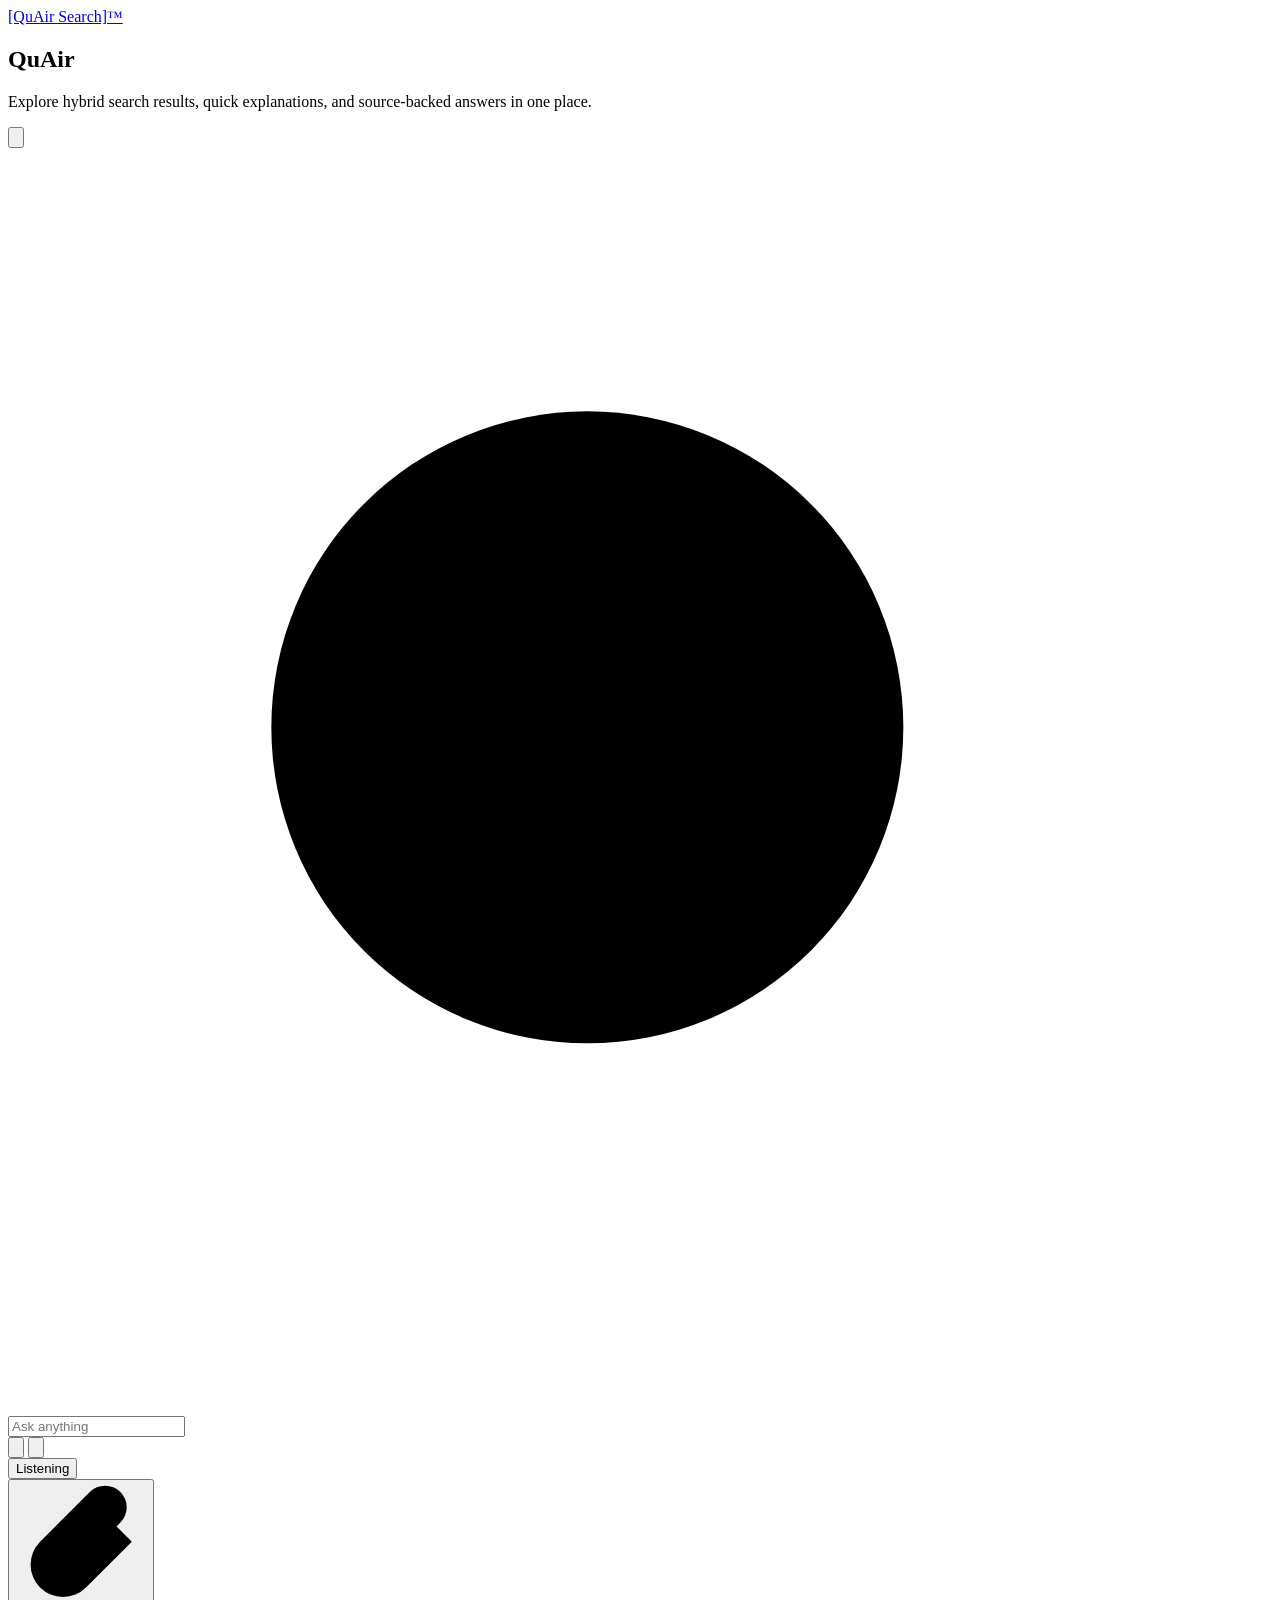
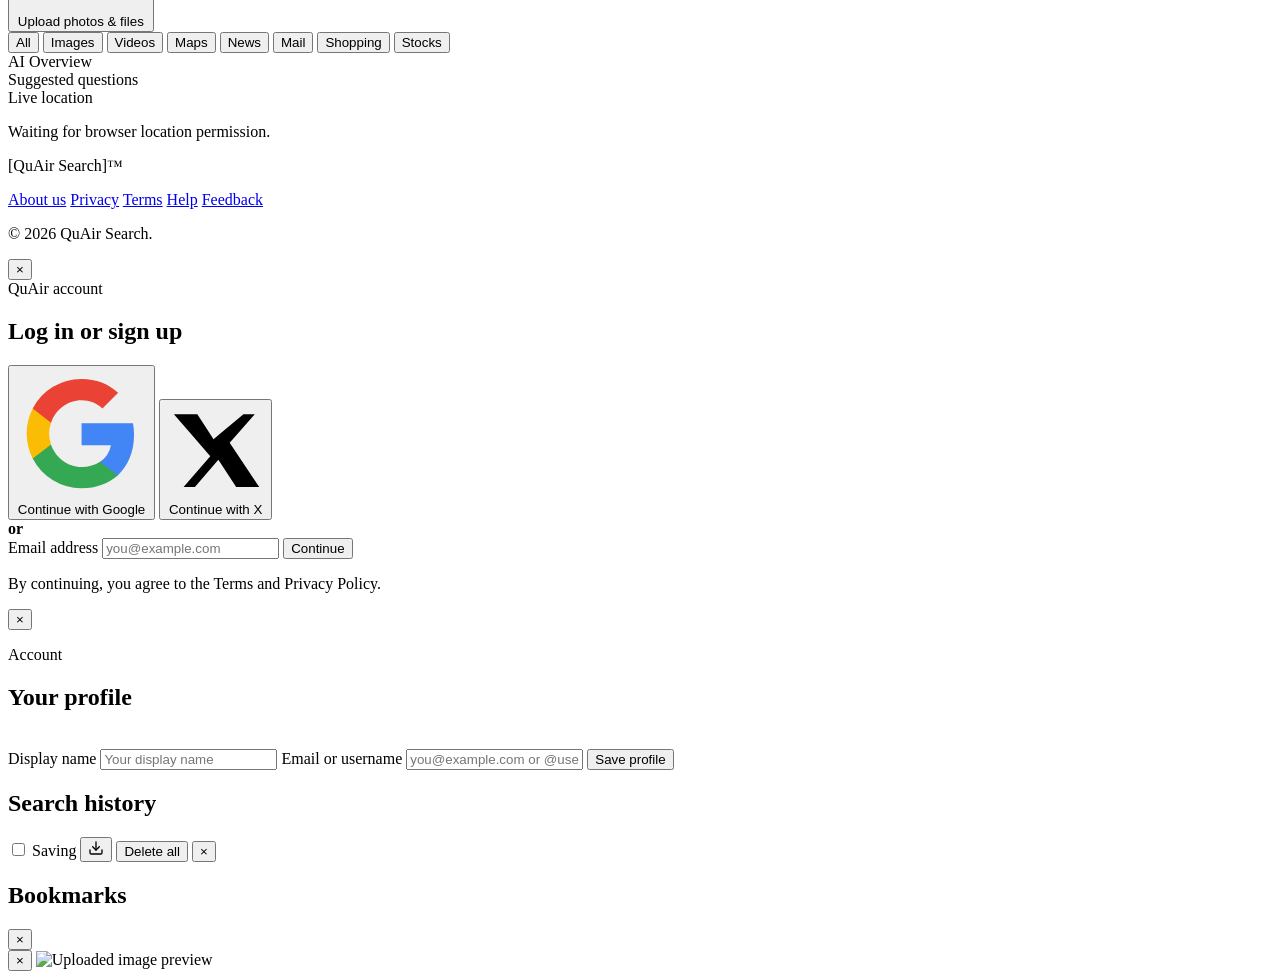
==== commit d8deee80: "Fix Pages asset loading and location label format Made-with: Cursor" ====
--- a/frontend/index.html
+++ b/frontend/index.html
@@ -3,13 +3,81 @@
 <head>
   <meta charset="UTF-8" />
   <meta name="viewport" content="width=device-width, initial-scale=1.0" />
-  <title>Quantum SEO</title>
-  <link rel="stylesheet" href="./assets/styles.css" />
+  <title>[QuAir Search]</title>
+  <link rel="icon" type="image/svg+xml" href="data:image/svg+xml,%3Csvg xmlns='http://www.w3.org/2000/svg' viewBox='0 0 64 64'%3E%3Ccircle cx='32' cy='32' r='30' fill='%234870ff'/%3E%3Cellipse cx='32' cy='32' rx='22' ry='8' fill='none' stroke='%23fff' stroke-width='2.5'/%3E%3Cellipse cx='32' cy='32' rx='22' ry='8' fill='none' stroke='%23fff' stroke-width='2.5' transform='rotate(60 32 32)'/%3E%3Cellipse cx='32' cy='32' rx='22' ry='8' fill='none' stroke='%23fff' stroke-width='2.5' transform='rotate(120 32 32)'/%3E%3Ccircle cx='32' cy='32' r='5' fill='%23fff'/%3E%3C/svg%3E" />
+  <link rel="stylesheet" href="/assets/styles.css?v=20260416a" />
 </head>
 <body>
   <main class="page">
+    <header class="page-header">
+      <nav class="auth-actions" aria-label="Account actions" hidden>
+        <button class="auth-button auth-button-primary" type="button" data-auth-trigger="signup">
+          Sign up for more
+        </button>
+        <button class="auth-button auth-button-secondary" type="button" data-auth-trigger="login">
+          Log In
+        </button>
+      </nav>
+
+      <div class="header-brand-stack">
+        <a id="topBrandButton" class="top-brand" href="/" aria-label="QuAir Search">[QuAir Search]™</a>
+
+        <div id="userProfile" class="user-profile" hidden>
+          <button id="avatarButton" class="avatar-button" type="button" aria-label="User menu" aria-expanded="false" aria-controls="profileDropdown">
+            <img id="avatarImage" class="avatar-image" src="" alt="" />
+            <span id="avatarFallback" class="avatar-fallback" aria-hidden="true"></span>
+          </button>
+          <div id="profileDropdown" class="profile-dropdown" role="menu" hidden>
+            <div class="profile-info">
+              <strong id="profileName" class="profile-name"></strong>
+              <span id="profileEmail" class="profile-email"></span>
+            </div>
+            <hr class="profile-divider" />
+            <button class="profile-menu-item" type="button" role="menuitem" data-profile-panel="overview">Profile overview</button>
+            <button class="profile-menu-item" type="button" role="menuitem" data-profile-panel="settings">Settings</button>
+            <button id="logoutButton" class="profile-menu-item" type="button" role="menuitem">Sign out</button>
+
+            <div id="accountsSection" class="dropdown-accounts-section">
+              <div id="accountsList" class="accounts-list"></div>
+              <button id="addAccountButton" class="dropdown-feature-item" type="button" role="menuitem">
+                <svg class="dropdown-feature-icon" viewBox="0 0 24 24" fill="none" stroke="currentColor" stroke-width="2" stroke-linecap="round" stroke-linejoin="round"><line x1="12" y1="5" x2="12" y2="19"/><line x1="5" y1="12" x2="19" y2="12"/></svg>
+                <span class="dropdown-feature-text">Add another account</span>
+              </button>
+            </div>
+
+            <div class="dropdown-more-section">
+              <span class="dropdown-more-label">More from QuAir Search</span>
+
+              <button id="menuSearchHistory" class="dropdown-feature-item" type="button" role="menuitem">
+                <svg class="dropdown-feature-icon" viewBox="0 0 24 24" fill="none" stroke="currentColor" stroke-width="2" stroke-linecap="round" stroke-linejoin="round"><circle cx="12" cy="12" r="10"/><polyline points="12 6 12 12 16 14"/></svg>
+                <span class="dropdown-feature-text">Search history</span>
+                <span id="historyStatusLabel" class="dropdown-feature-badge">Saving</span>
+              </button>
+
+              <button id="menuSafeSearch" class="dropdown-feature-item" type="button" role="menuitem">
+                <svg class="dropdown-feature-icon" viewBox="0 0 24 24" fill="none" stroke="currentColor" stroke-width="2" stroke-linecap="round" stroke-linejoin="round"><path d="M12 22s8-4 8-10V5l-8-3-8 3v7c0 6 8 10 8 10z"/></svg>
+                <span class="dropdown-feature-text">SafeSearch</span>
+                <span id="safeSearchStatusLabel" class="dropdown-feature-badge">Moderate</span>
+              </button>
+
+              <button id="menuLanguage" class="dropdown-feature-item" type="button" role="menuitem">
+                <svg class="dropdown-feature-icon" viewBox="0 0 24 24" fill="none" stroke="currentColor" stroke-width="2" stroke-linecap="round" stroke-linejoin="round"><circle cx="12" cy="12" r="10"/><line x1="2" y1="12" x2="22" y2="12"/><path d="M12 2a15.3 15.3 0 0 1 4 10 15.3 15.3 0 0 1-4 10 15.3 15.3 0 0 1-4-10 15.3 15.3 0 0 1 4-10z"/></svg>
+                <span class="dropdown-feature-text">Language</span>
+                <span id="languageStatusLabel" class="dropdown-feature-badge">English</span>
+              </button>
+
+              <button id="menuBookmarks" class="dropdown-feature-item" type="button" role="menuitem">
+                <svg class="dropdown-feature-icon" viewBox="0 0 24 24" fill="none" stroke="currentColor" stroke-width="2" stroke-linecap="round" stroke-linejoin="round"><path d="M19 21l-7-5-7 5V5a2 2 0 0 1 2-2h10a2 2 0 0 1 2 2z"/></svg>
+                <span class="dropdown-feature-text">Bookmarks</span>
+              </button>
+            </div>
+          </div>
+        </div>
+      </div>
+    </header>
+
     <section class="hero">
-      <h1 class="brand"><strong>[Quinfosys</strong> Search]<p>prototype</p></h1>
+      <h1 class="brand">QuAir</h1>
       <p class="subcopy">
         Explore hybrid search results, quick explanations, and source-backed answers in one place.
       </p>
@@ -23,7 +91,9 @@
               type="button"
               aria-label="Upload image or file"
             >
-              +
+              <svg viewBox="0 0 24 24" aria-hidden="true">
+                <path d="M21.44 11.05l-8.49 8.49a6 6 0 0 1-8.49-8.49l9.2-9.2a4 4 0 0 1 5.66 5.66l-9.19 9.19a2 2 0 0 1-2.83-2.83l8.48-8.48"></path>
+              </svg>
             </button>
 
             <svg viewBox="0 0 24 24" aria-hidden="true">
@@ -31,16 +101,19 @@
               <path d="M20 20l-4.2-4.2"></path>
             </svg>
 
-            <input
-              id="query"
-              class="query-input"
-              type="text"
-              placeholder="Search anything"
-              autocomplete="off"
-              aria-label="Search query"
-              aria-controls="suggestPanel"
-              aria-expanded="false"
-            />
+            <div class="search-input-wrap">
+              <div id="attachPreview" class="attach-preview" aria-live="polite"></div>
+              <input
+                id="query"
+                class="query-input"
+                type="text"
+                placeholder="Ask anything"
+                autocomplete="off"
+                aria-label="Search query"
+                aria-controls="suggestPanel"
+                aria-expanded="false"
+              />
+            </div>
 
             <button
               id="voiceButton"
@@ -56,23 +129,14 @@
             </button>
 
             <button
-              id="clearButton"
-              class="icon-button clear-button"
-              type="button"
-              aria-label="Clear search"
-            >
-              ×
-            </button>
-
-            <button
               id="searchButton"
               class="icon-button search-submit"
               type="button"
               aria-label="Run search"
             >
               <svg viewBox="0 0 24 24" aria-hidden="true">
-                <path d="M5 12h12"></path>
-                <path d="M13 6l6 6-6 6"></path>
+                <path d="M12 19V5"></path>
+                <path d="M5 12l7-7 7 7"></path>
               </svg>
             </button>
 
@@ -83,48 +147,45 @@
                 type="button"
                 aria-label="Stop recording"
               >
-                <span class="voice-stop-dots" aria-hidden="true">
-                  <span></span>
-                  <span></span>
-                  <span></span>
-                </span>
-                <span>Stop</span>
+                <span class="voice-pulse" aria-hidden="true"></span>
+                <span>Listening</span>
               </button>
             </div>
           </div>
 
           <div id="attachMenu" class="attach-menu">
-            <button id="uploadImageButton" class="attach-option" type="button">
+            <button id="uploadAttachmentButton" class="attach-option" type="button">
               <svg viewBox="0 0 24 24" aria-hidden="true">
-                <rect x="3" y="5" width="18" height="14" rx="2"></rect>
-                <circle cx="9" cy="10" r="1.5"></circle>
-                <path d="M21 15l-4-4-7 7"></path>
-                <path d="M16 3v6"></path>
-                <path d="M13 6h6"></path>
+                <path d="M21.44 11.05l-8.49 8.49a6 6 0 0 1-8.49-8.49l9.2-9.2a4 4 0 0 1 5.66 5.66l-9.19 9.19a2 2 0 0 1-2.83-2.83l8.48-8.48"></path>
               </svg>
-              <span>Upload image</span>
-            </button>
-
-            <button id="uploadFileButton" class="attach-option" type="button">
-              <svg viewBox="0 0 24 24" aria-hidden="true">
-                <path d="M8 7v10a4 4 0 0 0 8 0V6a3 3 0 1 0-6 0v10a2 2 0 0 0 4 0V8"></path>
-              </svg>
-              <span>Upload file</span>
+              <span>Upload photos &amp; files</span>
             </button>
           </div>
 
-          <input id="imagePicker" type="file" hidden multiple accept="image/*" />
           <input
             id="filePicker"
             type="file"
             hidden
             multiple
-            accept=".pdf,.doc,.docx,.txt,.csv,.xlsx,.xls,.json"
+            accept="image/*,.pdf,.doc,.docx,.txt,.csv,.xlsx,.xls,.json,.ppt,.pptx"
           />
 
           <div id="suggestPanel" class="suggest-panel" role="listbox"></div>
         </div>
       </div>
+
+      <nav class="search-tabs" aria-label="Search filters">
+        <button class="search-tab is-active" type="button" data-search-tab="all">All</button>
+        <button class="search-tab" type="button" data-search-tab="images">Images</button>
+        <button class="search-tab" type="button" data-search-tab="videos">Videos</button>
+        <button class="search-tab" type="button" data-search-tab="maps">Maps</button>
+        <button class="search-tab" type="button" data-search-tab="news">News</button>
+        <button class="search-tab" type="button" data-search-tab="mail">Mail</button>
+        <button class="search-tab" type="button" data-search-tab="shopping">Shopping</button>
+        <button class="search-tab" type="button" data-search-tab="stocks">Stocks</button>
+      </nav>
+
+      <div id="searchingStatus" class="searching-status" aria-live="polite"></div>
     </section>
 
     <section class="results-section">
@@ -138,9 +199,34 @@
         <div id="statusPill" class="status-pill"></div>
       </div>
 
+      <div id="searchFilters" class="search-filters" hidden>
+        <select id="filterDateRange" class="filter-select" title="Date range">
+          <option value="">Any time</option>
+          <option value="day">Past 24 hours</option>
+          <option value="week">Past week</option>
+          <option value="month">Past month</option>
+          <option value="year">Past year</option>
+        </select>
+        <input id="filterSite" class="filter-input" type="text" placeholder="Site: example.com" title="Filter by site" />
+        <select id="filterFileType" class="filter-select" title="File type">
+          <option value="">Any type</option>
+          <option value="pdf">PDF</option>
+          <option value="doc">DOC</option>
+          <option value="ppt">PPT</option>
+          <option value="xls">XLS</option>
+          <option value="csv">CSV</option>
+        </select>
+        <button id="applyFilters" class="filter-apply" type="button">Apply</button>
+      </div>
+
+      <div id="instantAnswer" class="instant-answer" hidden></div>
+
       <div id="relatedLabel" class="related-label">Suggested questions</div>
       <div id="relatedRow" class="related-row"></div>
       <div id="results" class="results-list"></div>
+      <div id="loadMoreWrap" class="load-more-wrap" hidden>
+        <button id="loadMoreButton" class="load-more-button" type="button">Load more results</button>
+      </div>
       <div id="emptyState" class="empty-state"></div>
     </section>
 
@@ -149,8 +235,208 @@
       <p id="locationText" class="location-text">Waiting for browser location permission.</p>
       <div id="locationMeta" class="location-meta"></div>
     </section>
+
+    <footer class="page-footer">
+      <p class="footer-tagline">[QuAir Search]™</p>
+      <nav class="footer-links" aria-label="Footer navigation">
+        <a href="/about">About us</a>
+        <a href="/privacy">Privacy</a>
+        <a href="/terms">Terms</a>
+        <a href="/help">Help</a>
+        <a href="/feedback">Feedback</a>
+      </nav>
+      <p class="footer-copy">&copy; 2026 QuAir Search.</p>
+    </footer>
   </main>
 
-  <script type="module" src="./assets/app.js"></script>
+  <div id="authModal" class="auth-modal" aria-hidden="true">
+    <div id="authBackdrop" class="auth-backdrop"></div>
+    <section
+      class="auth-dialog"
+      role="dialog"
+      aria-modal="true"
+      aria-labelledby="authTitle"
+      aria-describedby="authDescription"
+    >
+      <button id="authCloseButton" class="auth-close" type="button" aria-label="Close authentication dialog">
+        ×
+      </button>
+
+      <div class="auth-dialog-header">
+        <span id="authEyebrow" class="auth-eyebrow">QuAir account</span>
+        <h2 id="authTitle" class="auth-title">Log in or sign up</h2>
+        <p id="authDescription" class="auth-description"></p>
+      </div>
+
+      <div class="auth-providers">
+        <button class="provider-button" type="button" data-provider="Google">
+          <span class="provider-icon provider-icon-google" aria-hidden="true">
+            <svg viewBox="0 0 24 24">
+              <path fill="#4285f4" d="M21.6 12.23c0-.74-.07-1.45-.19-2.13H12v4.03h5.38a4.6 4.6 0 0 1-2 3.02v2.51h3.24c1.9-1.75 2.98-4.32 2.98-7.43z"></path>
+              <path fill="#34a853" d="M12 22c2.7 0 4.97-.89 6.62-2.34l-3.24-2.51c-.9.6-2.05.96-3.38.96-2.6 0-4.8-1.76-5.59-4.12H3.06v2.59A10 10 0 0 0 12 22z"></path>
+              <path fill="#fbbc05" d="M6.41 13.99a6.02 6.02 0 0 1 0-3.98V7.42H3.06a10 10 0 0 0 0 9.16l3.35-2.59z"></path>
+              <path fill="#ea4335" d="M12 5.89c1.47 0 2.79.51 3.82 1.5l2.87-2.87C16.96 2.91 14.69 2 12 2a10 10 0 0 0-8.94 5.42l3.35 2.59C7.2 7.65 9.4 5.89 12 5.89z"></path>
+            </svg>
+          </span>
+          <span id="googleLabel">Continue with Google</span>
+        </button>
+        <button class="provider-button" type="button" data-provider="X">
+          <span class="provider-icon provider-icon-x" aria-hidden="true">
+            <svg viewBox="0 0 24 24">
+              <path fill="currentColor" d="M18.9 3h2.8l-6.2 7.1L22.8 21h-5.7l-4.4-6.7L6.9 21H4.1l6.6-7.6L1.7 3h5.8l4 6.2L18.9 3z"></path>
+            </svg>
+          </span>
+          <span id="xLabel">Continue with X</span>
+        </button>
+      </div>
+
+      <div class="auth-divider" aria-hidden="true">
+        <span></span>
+        <strong>or</strong>
+        <span></span>
+      </div>
+
+      <form id="authForm" class="auth-form">
+        <label class="auth-field">
+          <span class="auth-field-label">Email address</span>
+          <input id="authEmailInput" class="auth-input" type="email" placeholder="you@example.com" autocomplete="email" />
+        </label>
+        <button id="authSubmitButton" class="auth-submit" type="submit">Continue</button>
+      </form>
+
+      <p class="auth-footnote">
+        By continuing, you agree to the Terms and Privacy Policy.
+      </p>
+    </section>
+  </div>
+
+  <div id="profileModal" class="profile-modal" aria-hidden="true">
+    <div id="profileBackdrop" class="profile-backdrop"></div>
+    <section
+      class="profile-panel"
+      role="dialog"
+      aria-modal="true"
+      aria-labelledby="profilePanelTitle"
+    >
+      <button id="profileCloseButton" class="profile-close" type="button" aria-label="Close profile panel">
+        ×
+      </button>
+
+      <div class="profile-panel-header">
+        <p class="profile-panel-kicker">Account</p>
+        <h2 id="profilePanelTitle" class="profile-panel-title">Your profile</h2>
+        <p id="profilePanelDescription" class="profile-panel-description"></p>
+      </div>
+
+      <div id="profileOverviewSection" class="profile-section">
+        <div class="profile-summary-card">
+          <div class="profile-summary-avatar-wrap">
+            <img id="profileSummaryAvatar" class="profile-summary-avatar" src="" alt="" />
+            <span id="profileSummaryFallback" class="profile-summary-fallback" aria-hidden="true"></span>
+          </div>
+          <div class="profile-summary-content">
+            <strong id="profileSummaryName" class="profile-summary-name"></strong>
+            <span id="profileSummaryEmail" class="profile-summary-email"></span>
+            <span id="profileSummaryProvider" class="profile-summary-provider"></span>
+          </div>
+        </div>
+
+        <form id="profileForm" class="profile-form">
+          <label class="profile-field">
+            <span class="profile-field-label">Display name</span>
+            <input id="profileNameInput" class="profile-input" type="text" placeholder="Your display name" />
+          </label>
+          <label class="profile-field">
+            <span class="profile-field-label">Email or username</span>
+            <input id="profileHandleInput" class="profile-input" type="text" placeholder="you@example.com or @username" />
+          </label>
+          <input id="profileAvatarInput" type="hidden" />
+          <button class="profile-save-button" type="submit">Save profile</button>
+        </form>
+      </div>
+
+      <form id="settingsForm" class="profile-form profile-section" hidden>
+        <label class="profile-field">
+          <span class="profile-field-label">Display language</span>
+          <span class="settings-help">For buttons, labels, hints, etc.</span>
+          <select id="settingDisplayLanguage" class="profile-input"></select>
+        </label>
+
+        <label class="profile-field">
+          <span class="profile-field-label">Region</span>
+          <span class="settings-help">For your search results</span>
+          <select id="settingRegion" class="profile-input"></select>
+        </label>
+
+        <label class="profile-field">
+          <span class="profile-field-label">Theme</span>
+          <span class="settings-help">Select your preferred theme</span>
+          <select id="settingTheme" class="profile-input">
+            <option value="system">System</option>
+            <option value="light">Light</option>
+            <option value="dark">Dark</option>
+          </select>
+        </label>
+
+        <label class="profile-field">
+          <span class="profile-field-label">Safe search</span>
+          <span class="settings-help">Explicit content filtering</span>
+          <select id="settingSafeSearch" class="profile-input">
+            <option value="moderate">Moderate</option>
+            <option value="strict">Strict</option>
+            <option value="off">Off</option>
+          </select>
+        </label>
+
+      </form>
+    </section>
+  </div>
+
+  <div id="historyModal" class="history-modal" aria-hidden="true">
+    <div id="historyBackdrop" class="history-backdrop"></div>
+    <section class="history-panel" role="dialog" aria-modal="true" aria-labelledby="historyPanelTitle">
+      <div class="history-panel-header">
+        <h2 id="historyPanelTitle" class="history-panel-title">Search history</h2>
+        <div class="history-header-actions">
+          <label class="history-toggle-wrap" title="Toggle history saving">
+            <input id="historySavingToggle" type="checkbox" class="history-toggle-input" />
+            <span class="history-toggle-slider"></span>
+            <span class="history-toggle-label">Saving</span>
+          </label>
+          <button id="historyExportButton" class="history-export" type="button" title="Export history">
+            <svg width="16" height="16" viewBox="0 0 24 24" fill="none" stroke="currentColor" stroke-width="2" stroke-linecap="round" stroke-linejoin="round"><path d="M21 15v4a2 2 0 0 1-2 2H5a2 2 0 0 1-2-2v-4"/><polyline points="7 10 12 15 17 10"/><line x1="12" y1="15" x2="12" y2="3"/></svg>
+          </button>
+          <button id="historyDeleteAllButton" class="history-delete-all" type="button">Delete all</button>
+          <button id="historyCloseButton" class="history-close" type="button" aria-label="Close history">&times;</button>
+        </div>
+      </div>
+      <div id="historyList" class="history-list"></div>
+    </section>
+  </div>
+
+  <div id="bookmarksModal" class="history-modal" aria-hidden="true">
+    <div id="bookmarksBackdrop" class="history-backdrop"></div>
+    <section class="history-panel" role="dialog" aria-modal="true" aria-labelledby="bookmarksPanelTitle">
+      <div class="history-panel-header">
+        <h2 id="bookmarksPanelTitle" class="history-panel-title">Bookmarks</h2>
+        <div class="history-header-actions">
+          <button id="bookmarksCloseButton" class="history-close" type="button" aria-label="Close bookmarks">&times;</button>
+        </div>
+      </div>
+      <div id="bookmarksList" class="history-list"></div>
+    </section>
+  </div>
+
+  <div id="imagePreviewModal" class="image-preview-modal" aria-hidden="true">
+    <div id="imagePreviewBackdrop" class="image-preview-backdrop"></div>
+    <section class="image-preview-dialog" role="dialog" aria-modal="true" aria-label="Image preview">
+      <button id="imagePreviewCloseButton" class="image-preview-close" type="button" aria-label="Close image preview">
+        ×
+      </button>
+      <img id="imagePreviewImage" class="image-preview-image" src="" alt="Uploaded image preview" />
+    </section>
+  </div>
+
+  <script type="module" src="/assets/app.js?v=20260416a"></script>
 </body>
 </html>
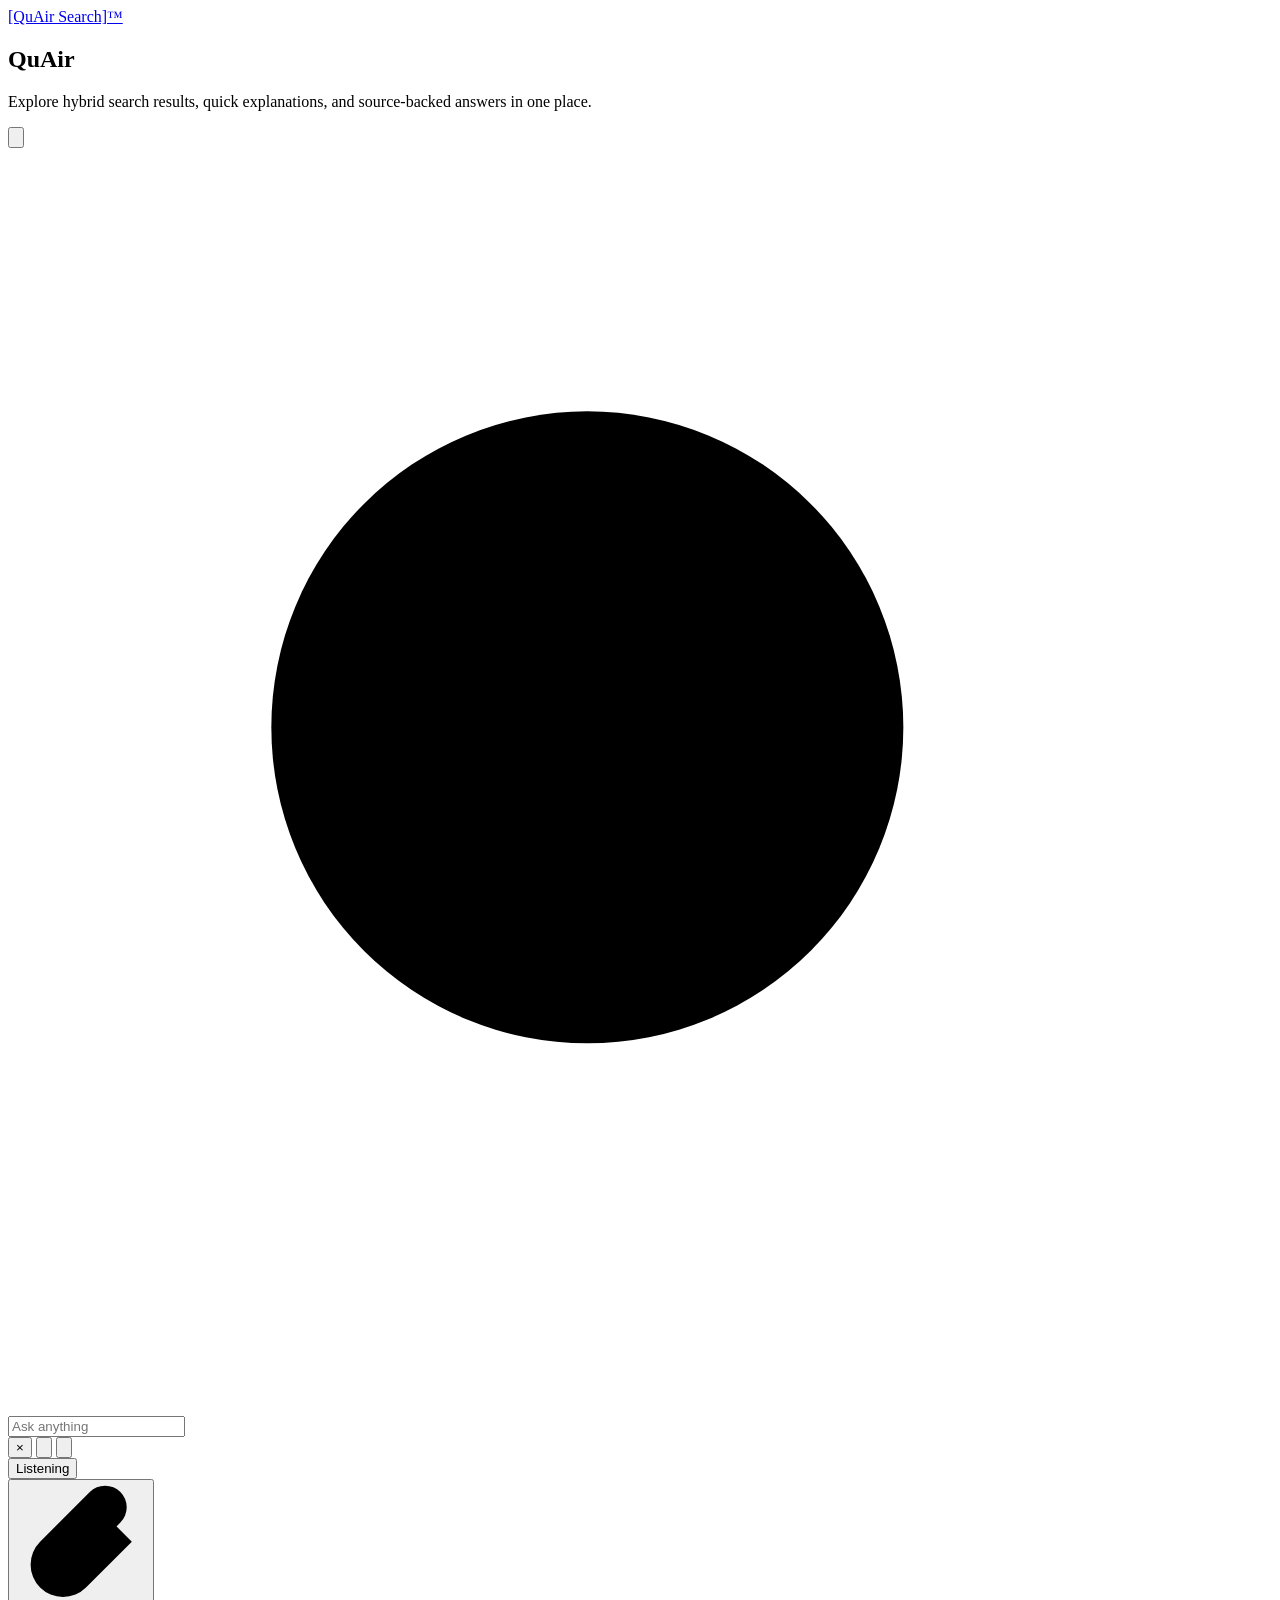
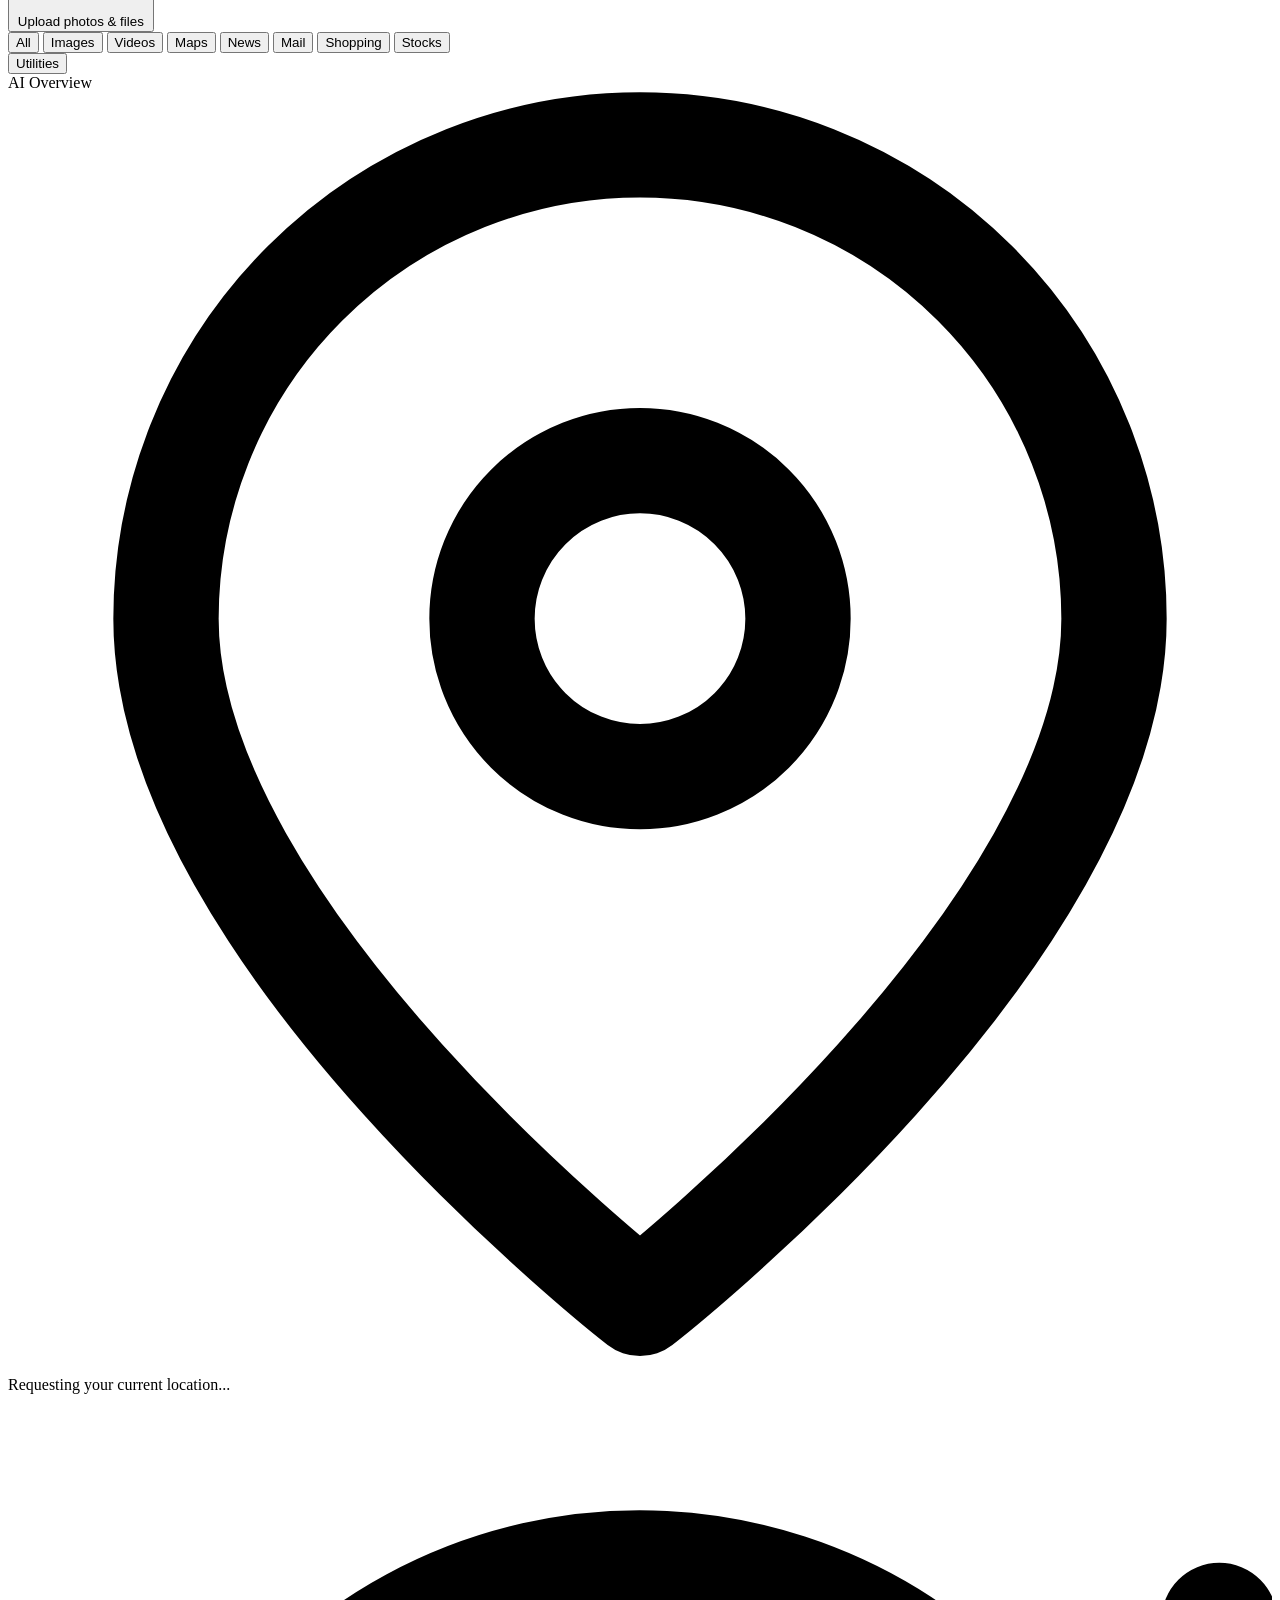
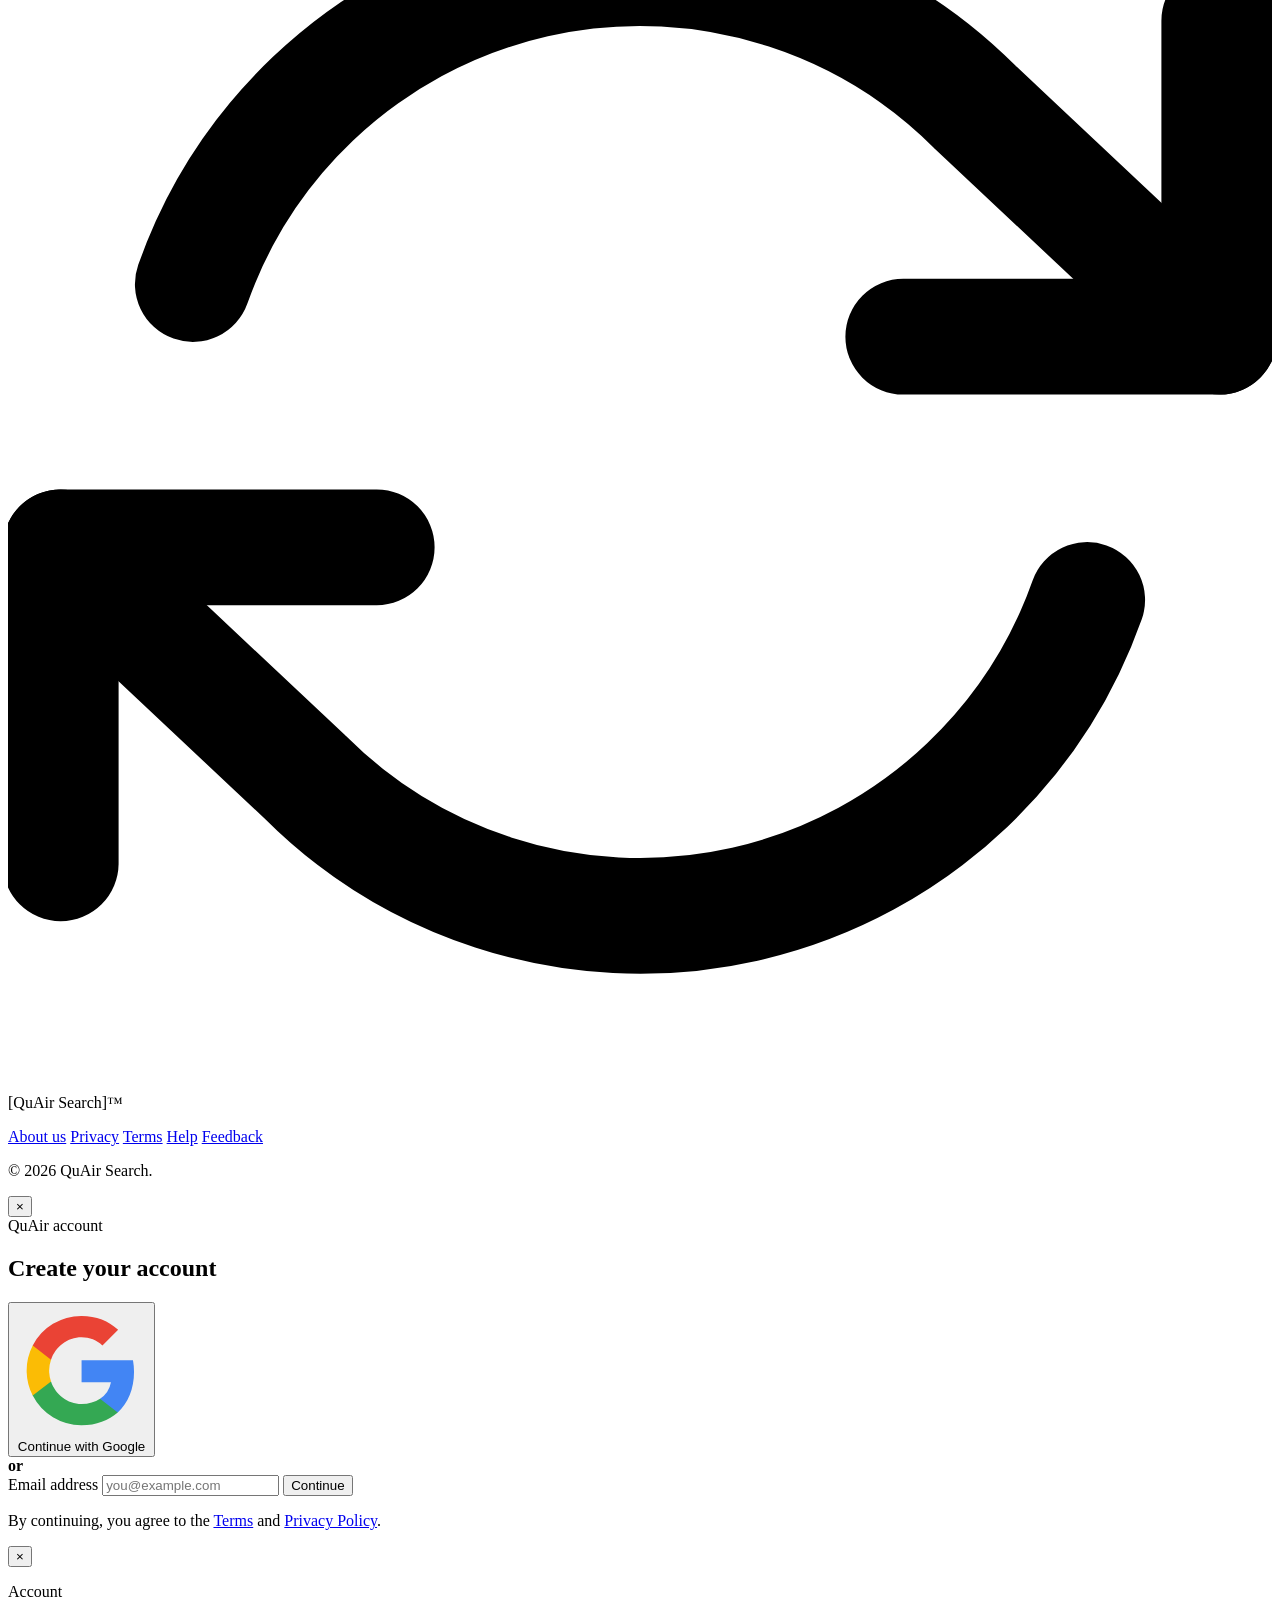
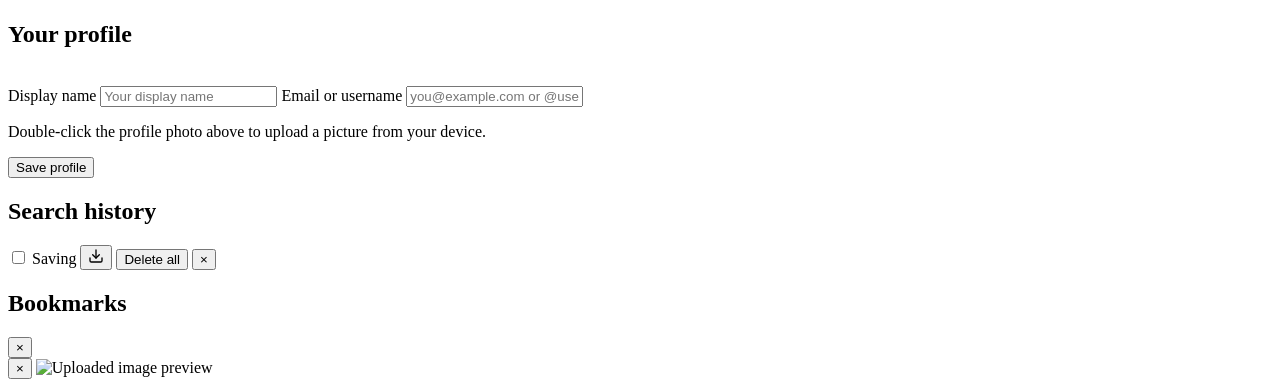
==== commit dd65269c: "Remove nested repo and clean structure" ====
--- a/frontend/index.html
+++ b/frontend/index.html
@@ -1,21 +1,21 @@
 <!doctype html>
 <html lang="en">
+
 <head>
   <meta charset="UTF-8" />
   <meta name="viewport" content="width=device-width, initial-scale=1.0" />
   <title>[QuAir Search]</title>
-  <link rel="icon" type="image/svg+xml" href="data:image/svg+xml,%3Csvg xmlns='http://www.w3.org/2000/svg' viewBox='0 0 64 64'%3E%3Ccircle cx='32' cy='32' r='30' fill='%234870ff'/%3E%3Cellipse cx='32' cy='32' rx='22' ry='8' fill='none' stroke='%23fff' stroke-width='2.5'/%3E%3Cellipse cx='32' cy='32' rx='22' ry='8' fill='none' stroke='%23fff' stroke-width='2.5' transform='rotate(60 32 32)'/%3E%3Cellipse cx='32' cy='32' rx='22' ry='8' fill='none' stroke='%23fff' stroke-width='2.5' transform='rotate(120 32 32)'/%3E%3Ccircle cx='32' cy='32' r='5' fill='%23fff'/%3E%3C/svg%3E" />
-  <link rel="stylesheet" href="/assets/styles.css?v=20260416a" />
+  <link id="favicon" rel="icon" type="image/svg+xml"
+    href="data:image/svg+xml,%3Csvg xmlns='http://www.w3.org/2000/svg' viewBox='0 0 64 64'%3E%3Ccircle cx='32' cy='32' r='30' fill='%234870ff'/%3E%3Cellipse cx='32' cy='32' rx='22' ry='8' fill='none' stroke='%23fff' stroke-width='2.5'/%3E%3Cellipse cx='32' cy='32' rx='22' ry='8' fill='none' stroke='%23fff' stroke-width='2.5' transform='rotate(60 32 32)'/%3E%3Cellipse cx='32' cy='32' rx='22' ry='8' fill='none' stroke='%23fff' stroke-width='2.5' transform='rotate(120 32 32)'/%3E%3Ccircle cx='32' cy='32' r='5' fill='%23fff'/%3E%3C/svg%3E" />
+  <link rel="stylesheet" href="/assets/styles.css?v=20260424w41" />
 </head>
+
 <body>
   <main class="page">
     <header class="page-header">
       <nav class="auth-actions" aria-label="Account actions" hidden>
         <button class="auth-button auth-button-primary" type="button" data-auth-trigger="signup">
-          Sign up for more
-        </button>
-        <button class="auth-button auth-button-secondary" type="button" data-auth-trigger="login">
-          Log In
+          Sign up for more ↓
         </button>
       </nav>
 
@@ -23,7 +23,8 @@
         <a id="topBrandButton" class="top-brand" href="/" aria-label="QuAir Search">[QuAir Search]™</a>
 
         <div id="userProfile" class="user-profile" hidden>
-          <button id="avatarButton" class="avatar-button" type="button" aria-label="User menu" aria-expanded="false" aria-controls="profileDropdown">
+          <button id="avatarButton" class="avatar-button" type="button" aria-label="User menu" aria-expanded="false"
+            aria-controls="profileDropdown">
             <img id="avatarImage" class="avatar-image" src="" alt="" />
             <span id="avatarFallback" class="avatar-fallback" aria-hidden="true"></span>
           </button>
@@ -33,14 +34,20 @@
               <span id="profileEmail" class="profile-email"></span>
             </div>
             <hr class="profile-divider" />
-            <button class="profile-menu-item" type="button" role="menuitem" data-profile-panel="overview">Profile overview</button>
-            <button class="profile-menu-item" type="button" role="menuitem" data-profile-panel="settings">Settings</button>
+            <button class="profile-menu-item" type="button" role="menuitem" data-profile-panel="overview">Profile
+              overview</button>
+            <button class="profile-menu-item" type="button" role="menuitem"
+              data-profile-panel="settings">Settings</button>
             <button id="logoutButton" class="profile-menu-item" type="button" role="menuitem">Sign out</button>
 
             <div id="accountsSection" class="dropdown-accounts-section">
               <div id="accountsList" class="accounts-list"></div>
               <button id="addAccountButton" class="dropdown-feature-item" type="button" role="menuitem">
-                <svg class="dropdown-feature-icon" viewBox="0 0 24 24" fill="none" stroke="currentColor" stroke-width="2" stroke-linecap="round" stroke-linejoin="round"><line x1="12" y1="5" x2="12" y2="19"/><line x1="5" y1="12" x2="19" y2="12"/></svg>
+                <svg class="dropdown-feature-icon" viewBox="0 0 24 24" fill="none" stroke="currentColor"
+                  stroke-width="2" stroke-linecap="round" stroke-linejoin="round">
+                  <line x1="12" y1="5" x2="12" y2="19" />
+                  <line x1="5" y1="12" x2="19" y2="12" />
+                </svg>
                 <span class="dropdown-feature-text">Add another account</span>
               </button>
             </div>
@@ -49,25 +56,46 @@
               <span class="dropdown-more-label">More from QuAir Search</span>
 
               <button id="menuSearchHistory" class="dropdown-feature-item" type="button" role="menuitem">
-                <svg class="dropdown-feature-icon" viewBox="0 0 24 24" fill="none" stroke="currentColor" stroke-width="2" stroke-linecap="round" stroke-linejoin="round"><circle cx="12" cy="12" r="10"/><polyline points="12 6 12 12 16 14"/></svg>
+                <svg class="dropdown-feature-icon" viewBox="0 0 24 24" fill="none" stroke="currentColor"
+                  stroke-width="2" stroke-linecap="round" stroke-linejoin="round">
+                  <circle cx="12" cy="12" r="10" />
+                  <polyline points="12 6 12 12 16 14" />
+                </svg>
                 <span class="dropdown-feature-text">Search history</span>
                 <span id="historyStatusLabel" class="dropdown-feature-badge">Saving</span>
               </button>
 
               <button id="menuSafeSearch" class="dropdown-feature-item" type="button" role="menuitem">
-                <svg class="dropdown-feature-icon" viewBox="0 0 24 24" fill="none" stroke="currentColor" stroke-width="2" stroke-linecap="round" stroke-linejoin="round"><path d="M12 22s8-4 8-10V5l-8-3-8 3v7c0 6 8 10 8 10z"/></svg>
-                <span class="dropdown-feature-text">SafeSearch</span>
-                <span id="safeSearchStatusLabel" class="dropdown-feature-badge">Moderate</span>
+                <svg class="dropdown-feature-icon" viewBox="0 0 24 24" fill="none" stroke="currentColor"
+                  stroke-width="2" stroke-linecap="round" stroke-linejoin="round">
+                  <circle cx="13.5" cy="6.5" r=".5" />
+                  <circle cx="17.5" cy="10.5" r=".5" />
+                  <circle cx="8.5" cy="7.5" r=".5" />
+                  <circle cx="6.5" cy="12.5" r=".5" />
+                  <path
+                    d="M12 2C6.5 2 2 6.5 2 12s4.5 10 10 10c.9 0 1.6-.7 1.6-1.6 0-.4-.2-.8-.5-1.1-.3-.3-.5-.7-.5-1.1 0-.9.7-1.6 1.6-1.6H19c2.2 0 4-1.8 4-4 0-5.5-4.5-10-10-10z" />
+                </svg>
+                <span class="dropdown-feature-text">Theme</span>
+                <span id="safeSearchStatusLabel" class="dropdown-feature-badge">System</span>
               </button>
 
               <button id="menuLanguage" class="dropdown-feature-item" type="button" role="menuitem">
-                <svg class="dropdown-feature-icon" viewBox="0 0 24 24" fill="none" stroke="currentColor" stroke-width="2" stroke-linecap="round" stroke-linejoin="round"><circle cx="12" cy="12" r="10"/><line x1="2" y1="12" x2="22" y2="12"/><path d="M12 2a15.3 15.3 0 0 1 4 10 15.3 15.3 0 0 1-4 10 15.3 15.3 0 0 1-4-10 15.3 15.3 0 0 1 4-10z"/></svg>
-                <span class="dropdown-feature-text">Language</span>
+                <svg class="dropdown-feature-icon" viewBox="0 0 24 24" fill="none" stroke="currentColor"
+                  stroke-width="2" stroke-linecap="round" stroke-linejoin="round">
+                  <circle cx="12" cy="12" r="10" />
+                  <line x1="2" y1="12" x2="22" y2="12" />
+                  <path
+                    d="M12 2a15.3 15.3 0 0 1 4 10 15.3 15.3 0 0 1-4 10 15.3 15.3 0 0 1-4-10 15.3 15.3 0 0 1 4-10z" />
+                </svg>
+                <span class="dropdown-feature-text">Display languages</span>
                 <span id="languageStatusLabel" class="dropdown-feature-badge">English</span>
               </button>
 
               <button id="menuBookmarks" class="dropdown-feature-item" type="button" role="menuitem">
-                <svg class="dropdown-feature-icon" viewBox="0 0 24 24" fill="none" stroke="currentColor" stroke-width="2" stroke-linecap="round" stroke-linejoin="round"><path d="M19 21l-7-5-7 5V5a2 2 0 0 1 2-2h10a2 2 0 0 1 2 2z"/></svg>
+                <svg class="dropdown-feature-icon" viewBox="0 0 24 24" fill="none" stroke="currentColor"
+                  stroke-width="2" stroke-linecap="round" stroke-linejoin="round">
+                  <path d="M19 21l-7-5-7 5V5a2 2 0 0 1 2-2h10a2 2 0 0 1 2 2z" />
+                </svg>
                 <span class="dropdown-feature-text">Bookmarks</span>
               </button>
             </div>
@@ -85,14 +113,11 @@
       <div class="search-stage">
         <div class="search-card">
           <div class="search-shell">
-            <button
-              id="attachButton"
-              class="icon-button plus-button"
-              type="button"
-              aria-label="Upload image or file"
-            >
+            <button id="attachButton" class="icon-button plus-button" type="button" aria-label="Upload image or file">
               <svg viewBox="0 0 24 24" aria-hidden="true">
-                <path d="M21.44 11.05l-8.49 8.49a6 6 0 0 1-8.49-8.49l9.2-9.2a4 4 0 0 1 5.66 5.66l-9.19 9.19a2 2 0 0 1-2.83-2.83l8.48-8.48"></path>
+                <path
+                  d="M21.44 11.05l-8.49 8.49a6 6 0 0 1-8.49-8.49l9.2-9.2a4 4 0 0 1 5.66 5.66l-9.19 9.19a2 2 0 0 1-2.83-2.83l8.48-8.48">
+                </path>
               </svg>
             </button>
 
@@ -103,24 +128,16 @@
 
             <div class="search-input-wrap">
               <div id="attachPreview" class="attach-preview" aria-live="polite"></div>
-              <input
-                id="query"
-                class="query-input"
-                type="text"
-                placeholder="Ask anything"
-                autocomplete="off"
-                aria-label="Search query"
-                aria-controls="suggestPanel"
-                aria-expanded="false"
-              />
-            </div>
-
-            <button
-              id="voiceButton"
-              class="icon-button"
-              type="button"
-              aria-label="Voice search"
-            >
+              <input id="query" class="query-input" type="text" placeholder="Ask anything" autocomplete="off"
+                aria-label="Search query" aria-controls="suggestPanel" aria-expanded="false" />
+            </div>
+
+            <button id="clearButton" class="icon-button clear-button" type="button" aria-label="Clear search"
+              title="Clear">
+              ×
+            </button>
+
+            <button id="voiceButton" class="icon-button" type="button" aria-label="Voice search">
               <svg viewBox="0 0 24 24" aria-hidden="true">
                 <path d="M12 4a3 3 0 0 1 3 3v4a3 3 0 0 1-6 0V7a3 3 0 0 1 3-3z"></path>
                 <path d="M19 11a7 7 0 0 1-14 0"></path>
@@ -128,12 +145,7 @@
               </svg>
             </button>
 
-            <button
-              id="searchButton"
-              class="icon-button search-submit"
-              type="button"
-              aria-label="Run search"
-            >
+            <button id="searchButton" class="icon-button search-submit" type="button" aria-label="Run search">
               <svg viewBox="0 0 24 24" aria-hidden="true">
                 <path d="M12 19V5"></path>
                 <path d="M5 12l7-7 7 7"></path>
@@ -141,12 +153,7 @@
             </button>
 
             <div id="voiceFeedback" class="voice-feedback" aria-live="polite">
-              <button
-                id="voiceStopButton"
-                class="voice-stop"
-                type="button"
-                aria-label="Stop recording"
-              >
+              <button id="voiceStopButton" class="voice-stop" type="button" aria-label="Stop recording">
                 <span class="voice-pulse" aria-hidden="true"></span>
                 <span>Listening</span>
               </button>
@@ -156,19 +163,16 @@
           <div id="attachMenu" class="attach-menu">
             <button id="uploadAttachmentButton" class="attach-option" type="button">
               <svg viewBox="0 0 24 24" aria-hidden="true">
-                <path d="M21.44 11.05l-8.49 8.49a6 6 0 0 1-8.49-8.49l9.2-9.2a4 4 0 0 1 5.66 5.66l-9.19 9.19a2 2 0 0 1-2.83-2.83l8.48-8.48"></path>
+                <path
+                  d="M21.44 11.05l-8.49 8.49a6 6 0 0 1-8.49-8.49l9.2-9.2a4 4 0 0 1 5.66 5.66l-9.19 9.19a2 2 0 0 1-2.83-2.83l8.48-8.48">
+                </path>
               </svg>
               <span>Upload photos &amp; files</span>
             </button>
           </div>
 
-          <input
-            id="filePicker"
-            type="file"
-            hidden
-            multiple
-            accept="image/*,.pdf,.doc,.docx,.txt,.csv,.xlsx,.xls,.json,.ppt,.pptx"
-          />
+          <input id="filePicker" type="file" hidden multiple
+            accept="image/*,.pdf,.doc,.docx,.txt,.csv,.xlsx,.xls,.json,.ppt,.pptx" />
 
           <div id="suggestPanel" class="suggest-panel" role="listbox"></div>
         </div>
@@ -185,6 +189,109 @@
         <button class="search-tab" type="button" data-search-tab="stocks">Stocks</button>
       </nav>
 
+      <div class="utilities-launcher">
+        <button id="utilitiesToggle" class="utilities-toggle" type="button" aria-expanded="false"
+          aria-controls="utilitiesPanel">
+          Utilities
+        </button>
+      </div>
+
+      <section id="utilitiesPanel" class="utilities-panel" aria-label="Utilities tools" hidden>
+        <div class="utilities-grid">
+
+          <article class="utility-card">
+            <div class="utility-card-head">
+              <h3>Calculator</h3>
+              <span>Quick math</span>
+            </div>
+            <form id="utilityCalculatorForm" class="utility-form">
+              <input id="utilityCalculatorInput" class="utility-input" type="text" placeholder="e.g. 18 / 3 + 42" />
+              <button class="utility-action" type="submit">Calculate</button>
+            </form>
+            <div id="utilityCalculatorOutput" class="utility-output">Enter a math expression like 18 / 3 + 42.</div>
+          </article>
+
+          <article class="utility-card">
+            <div class="utility-card-head">
+              <h3>Unit Converter</h3>
+              <span>Quick conversions</span>
+            </div>
+            <form id="utilityConverterForm" class="utility-form">
+              <input id="utilityConverterInput" class="utility-input" type="text" placeholder="e.g. 10 km to miles" />
+              <button class="utility-action" type="submit">Convert</button>
+            </form>
+            <div id="utilityConverterOutput" class="utility-output">Try values like 2 kg to lbs or 72 F to C.</div>
+          </article>
+
+          <article class="utility-card">
+            <div class="utility-card-head">
+              <h3>Time Tools</h3>
+              <span>Analog + digital</span>
+            </div>
+            <div class="utility-time-row">
+              <div class="utility-time-digital">
+                <div id="utilityTimeOutput" class="utility-output utility-output-strong">00:00:00</div>
+                <div id="utilityTimeMeta" class="utility-output utility-output-subtle">Loading local time</div>
+              </div>
+              <div class="utility-analog-clock" aria-hidden="true">
+                <div class="utility-analog-face">
+                  <div id="utilityAnalogHourHand" class="utility-analog-hand utility-analog-hour"></div>
+                  <div id="utilityAnalogMinuteHand" class="utility-analog-hand utility-analog-minute"></div>
+                  <div id="utilityAnalogSecondHand" class="utility-analog-hand utility-analog-second"></div>
+                  <div class="utility-analog-center"></div>
+                </div>
+              </div>
+            </div>
+          </article>
+
+          <article class="utility-card">
+            <div class="utility-card-head">
+              <h3>Currency Converter</h3>
+              <span>Rate conversion</span>
+            </div>
+            <form id="utilityCurrencyForm" class="utility-form utility-currency-form">
+              <div class="utility-currency-field">
+                <label class="utility-currency-field-label" for="utilityCurrencyFrom">FROM</label>
+                <select id="utilityCurrencyFrom" class="utility-input utility-select" aria-label="From currency">
+                  <option value="USD">USD</option>
+                  <option value="EUR">EUR</option>
+                  <option value="GBP">GBP</option>
+                  <option value="INR">INR</option>
+                  <option value="JPY">JPY</option>
+                  <option value="CAD">CAD</option>
+                  <option value="AUD">AUD</option>
+                  <option value="SGD">SGD</option>
+                  <option value="CNY">CNY</option>
+                  <option value="BRL">BRL</option>
+                </select>
+              </div>
+              <div class="utility-currency-field">
+                <label class="utility-currency-field-label" for="utilityCurrencyTo">TO</label>
+                <select id="utilityCurrencyTo" class="utility-input utility-select" aria-label="To currency">
+                  <option value="INR">INR</option>
+                  <option value="USD">USD</option>
+                  <option value="EUR">EUR</option>
+                  <option value="GBP">GBP</option>
+                  <option value="JPY">JPY</option>
+                  <option value="CAD">CAD</option>
+                  <option value="AUD">AUD</option>
+                  <option value="SGD">SGD</option>
+                  <option value="CNY">CNY</option>
+                  <option value="BRL">BRL</option>
+                </select>
+              </div>
+              <div class="utility-currency-field">
+                <label class="utility-currency-field-label" for="utilityCurrencyAmount">AMOUNT</label>
+                <input id="utilityCurrencyAmount" class="utility-input" type="number" step="any" placeholder="0.00" />
+              </div>
+              <button class="utility-action utility-action-wide" type="submit">Convert</button>
+            </form>
+            <div id="utilityCurrencyOutput" class="utility-output">Enter an amount to convert.</div>
+            <div id="utilityCurrencyMeta" class="utility-output utility-output-subtle"></div>
+          </article>
+        </div>
+      </section>
+
       <div id="searchingStatus" class="searching-status" aria-live="polite"></div>
     </section>
 
@@ -197,32 +304,20 @@
 
       <div class="results-head" id="resultsHead">
         <div id="statusPill" class="status-pill"></div>
-      </div>
-
-      <div id="searchFilters" class="search-filters" hidden>
-        <select id="filterDateRange" class="filter-select" title="Date range">
-          <option value="">Any time</option>
-          <option value="day">Past 24 hours</option>
-          <option value="week">Past week</option>
-          <option value="month">Past month</option>
-          <option value="year">Past year</option>
-        </select>
-        <input id="filterSite" class="filter-input" type="text" placeholder="Site: example.com" title="Filter by site" />
-        <select id="filterFileType" class="filter-select" title="File type">
-          <option value="">Any type</option>
-          <option value="pdf">PDF</option>
-          <option value="doc">DOC</option>
-          <option value="ppt">PPT</option>
-          <option value="xls">XLS</option>
-          <option value="csv">CSV</option>
-        </select>
-        <button id="applyFilters" class="filter-apply" type="button">Apply</button>
+        <div id="analyticsBoard" class="analytics-board" hidden></div>
       </div>
 
       <div id="instantAnswer" class="instant-answer" hidden></div>
 
-      <div id="relatedLabel" class="related-label">Suggested questions</div>
-      <div id="relatedRow" class="related-row"></div>
+      <div id="spellCorrection" class="spell-correction" hidden>
+        <p class="spell-correction-label">
+          These are results for <a id="spellCorrectedLink" class="spell-corrected-link" href="#"></a>
+        </p>
+        <p class="spell-correction-original">
+          Search instead for <a id="spellOriginalLink" class="spell-original-link" href="#"></a>
+        </p>
+      </div>
+
       <div id="results" class="results-list"></div>
       <div id="loadMoreWrap" class="load-more-wrap" hidden>
         <button id="loadMoreButton" class="load-more-button" type="button">Load more results</button>
@@ -230,20 +325,111 @@
       <div id="emptyState" class="empty-state"></div>
     </section>
 
-    <section class="location-card" aria-live="polite">
-      <div class="location-label">Live location</div>
-      <p id="locationText" class="location-text">Waiting for browser location permission.</p>
-      <div id="locationMeta" class="location-meta"></div>
+    <section class="weather-card" id="weatherCard" aria-live="polite">
+      <div class="weather-card-inner">
+        <!-- Location Row -->
+        <div class="wc-location-row">
+          <svg class="wc-pin-icon" viewBox="0 0 24 24" fill="none" stroke="currentColor" stroke-width="2"
+            stroke-linecap="round" stroke-linejoin="round" aria-hidden="true">
+            <path d="M21 10c0 6-9 13-9 13S3 16 3 10a9 9 0 0 1 18 0z" />
+            <circle cx="12" cy="10" r="3" />
+          </svg>
+          <p id="locationText" class="wc-location-text">Requesting your current location...</p>
+          <span id="weatherRefreshBtn" class="wc-refresh-btn" title="Refresh weather" role="button" tabindex="0"
+            aria-label="Refresh weather">
+            <svg viewBox="0 0 24 24" fill="none" stroke="currentColor" stroke-width="2.2" stroke-linecap="round"
+              stroke-linejoin="round" aria-hidden="true">
+              <polyline points="23 4 23 10 17 10" />
+              <polyline points="1 20 1 14 7 14" />
+              <path d="M3.51 9a9 9 0 0 1 14.85-3.36L23 10M1 14l4.64 4.36A9 9 0 0 0 20.49 15" />
+            </svg>
+          </span>
+        </div>
+
+        <!-- Weather Body (hidden until data loads) -->
+        <div id="weatherBody" class="wc-body" hidden>
+
+          <!-- Header: Weather title + day/time + right-side condition -->
+          <div class="wc-header">
+            <div class="wc-header-left">
+              <span class="wc-header-title">Weather</span>
+              <span class="wc-header-datetime" id="weatherDatetime"></span>
+            </div>
+            <div class="wc-header-condition" id="weatherHeaderCondition"></div>
+          </div>
+
+          <!-- Main: emoji + temp block + forecast -->
+          <div class="wc-main">
+            <div class="wc-emoji-wrap" id="weatherEmoji" aria-hidden="true">🌤️</div>
+            <div class="wc-temp-block">
+              <span class="wc-temp" id="weatherTemp">--°C</span>
+              <span class="wc-feels" id="weatherFeels">Feels like --°C</span>
+            </div>
+
+            <!-- Compact 4-Day Forecast moved here -->
+            <div class="wc-forecast-inline" id="weatherForecast" aria-label="4-day forecast"></div>
+          </div>
+
+          <div class="wc-stats">
+            <div class="wc-stat">
+              <svg class="wc-stat-icon" viewBox="0 0 24 24" fill="none" stroke="currentColor" stroke-width="2"
+                stroke-linecap="round" stroke-linejoin="round" aria-hidden="true">
+                <path
+                  d="M12 2v4M12 18v4M4.93 4.93l2.83 2.83M16.24 16.24l2.83 2.83M2 12h4M18 12h4M4.93 19.07l2.83-2.83M16.24 7.76l2.83-2.83" />
+              </svg>
+              <span class="wc-stat-label">Humidity</span>
+              <span class="wc-stat-value" id="weatherHumidity">--%</span>
+            </div>
+            <div class="wc-stat">
+              <svg class="wc-stat-icon" viewBox="0 0 24 24" fill="none" stroke="currentColor" stroke-width="2"
+                stroke-linecap="round" stroke-linejoin="round" aria-hidden="true">
+                <path
+                  d="M9.59 4.59A2 2 0 1 1 11 8H2m10.59 11.41A2 2 0 1 0 14 16H2m15.73-8.27A2.5 2.5 0 1 1 19.5 12H2" />
+              </svg>
+              <span class="wc-stat-label">Wind</span>
+              <span class="wc-stat-value" id="weatherWind">-- km/h</span>
+            </div>
+            <div class="wc-stat">
+              <svg class="wc-stat-icon" viewBox="0 0 24 24" fill="none" stroke="currentColor" stroke-width="2"
+                stroke-linecap="round" stroke-linejoin="round" aria-hidden="true">
+                <path
+                  d="M12 22a7 7 0 0 0 7-7c0-2-1-3.9-3-5.5s-3.5-4-4-6.5c-.5 2.5-2 4.9-4 6.5C6 11.1 5 13 5 15a7 7 0 0 0 7 7z" />
+              </svg>
+              <span class="wc-stat-label">Rain</span>
+              <span class="wc-stat-value" id="weatherRain">-- mm</span>
+            </div>
+            <div class="wc-stat">
+              <svg class="wc-stat-icon" viewBox="0 0 24 24" fill="none" stroke="currentColor" stroke-width="2"
+                stroke-linecap="round" stroke-linejoin="round" aria-hidden="true">
+                <circle cx="12" cy="12" r="5" />
+                <line x1="12" y1="1" x2="12" y2="3" />
+                <line x1="12" y1="21" x2="12" y2="23" />
+                <line x1="4.22" y1="4.22" x2="5.64" y2="5.64" />
+                <line x1="18.36" y1="18.36" x2="19.78" y2="19.78" />
+                <line x1="1" y1="12" x2="3" y2="12" />
+                <line x1="21" y1="12" x2="23" y2="12" />
+                <line x1="4.22" y1="19.78" x2="5.64" y2="18.36" />
+                <line x1="18.36" y1="5.64" x2="19.78" y2="4.22" />
+              </svg>
+              <span class="wc-stat-label">UV Index</span>
+              <span class="wc-stat-value" id="weatherUV">--</span>
+            </div>
+          </div>
+        </div>
+
+        <!-- Status/error text -->
+        <div id="locationMeta" class="wc-meta" hidden></div>
+      </div>
     </section>
 
     <footer class="page-footer">
       <p class="footer-tagline">[QuAir Search]™</p>
       <nav class="footer-links" aria-label="Footer navigation">
-        <a href="/about">About us</a>
-        <a href="/privacy">Privacy</a>
-        <a href="/terms">Terms</a>
-        <a href="/help">Help</a>
-        <a href="/feedback">Feedback</a>
+        <a href="/about" target="_blank" rel="noreferrer noopener">About us</a>
+        <a href="/privacy" target="_blank" rel="noreferrer noopener">Privacy</a>
+        <a href="/terms" target="_blank" rel="noreferrer noopener">Terms</a>
+        <a href="/help" target="_blank" rel="noreferrer noopener">Help</a>
+        <a href="/feedback" target="_blank" rel="noreferrer noopener">Feedback</a>
       </nav>
       <p class="footer-copy">&copy; 2026 QuAir Search.</p>
     </footer>
@@ -251,20 +437,15 @@
 
   <div id="authModal" class="auth-modal" aria-hidden="true">
     <div id="authBackdrop" class="auth-backdrop"></div>
-    <section
-      class="auth-dialog"
-      role="dialog"
-      aria-modal="true"
-      aria-labelledby="authTitle"
-      aria-describedby="authDescription"
-    >
+    <section class="auth-dialog" role="dialog" aria-modal="true" aria-labelledby="authTitle"
+      aria-describedby="authDescription">
       <button id="authCloseButton" class="auth-close" type="button" aria-label="Close authentication dialog">
         ×
       </button>
 
       <div class="auth-dialog-header">
         <span id="authEyebrow" class="auth-eyebrow">QuAir account</span>
-        <h2 id="authTitle" class="auth-title">Log in or sign up</h2>
+        <h2 id="authTitle" class="auth-title">Create your account</h2>
         <p id="authDescription" class="auth-description"></p>
       </div>
 
@@ -272,22 +453,21 @@
         <button class="provider-button" type="button" data-provider="Google">
           <span class="provider-icon provider-icon-google" aria-hidden="true">
             <svg viewBox="0 0 24 24">
-              <path fill="#4285f4" d="M21.6 12.23c0-.74-.07-1.45-.19-2.13H12v4.03h5.38a4.6 4.6 0 0 1-2 3.02v2.51h3.24c1.9-1.75 2.98-4.32 2.98-7.43z"></path>
-              <path fill="#34a853" d="M12 22c2.7 0 4.97-.89 6.62-2.34l-3.24-2.51c-.9.6-2.05.96-3.38.96-2.6 0-4.8-1.76-5.59-4.12H3.06v2.59A10 10 0 0 0 12 22z"></path>
-              <path fill="#fbbc05" d="M6.41 13.99a6.02 6.02 0 0 1 0-3.98V7.42H3.06a10 10 0 0 0 0 9.16l3.35-2.59z"></path>
-              <path fill="#ea4335" d="M12 5.89c1.47 0 2.79.51 3.82 1.5l2.87-2.87C16.96 2.91 14.69 2 12 2a10 10 0 0 0-8.94 5.42l3.35 2.59C7.2 7.65 9.4 5.89 12 5.89z"></path>
+              <path fill="#4285f4"
+                d="M21.6 12.23c0-.74-.07-1.45-.19-2.13H12v4.03h5.38a4.6 4.6 0 0 1-2 3.02v2.51h3.24c1.9-1.75 2.98-4.32 2.98-7.43z">
+              </path>
+              <path fill="#34a853"
+                d="M12 22c2.7 0 4.97-.89 6.62-2.34l-3.24-2.51c-.9.6-2.05.96-3.38.96-2.6 0-4.8-1.76-5.59-4.12H3.06v2.59A10 10 0 0 0 12 22z">
+              </path>
+              <path fill="#fbbc05" d="M6.41 13.99a6.02 6.02 0 0 1 0-3.98V7.42H3.06a10 10 0 0 0 0 9.16l3.35-2.59z">
+              </path>
+              <path fill="#ea4335"
+                d="M12 5.89c1.47 0 2.79.51 3.82 1.5l2.87-2.87C16.96 2.91 14.69 2 12 2a10 10 0 0 0-8.94 5.42l3.35 2.59C7.2 7.65 9.4 5.89 12 5.89z">
+              </path>
             </svg>
           </span>
           <span id="googleLabel">Continue with Google</span>
         </button>
-        <button class="provider-button" type="button" data-provider="X">
-          <span class="provider-icon provider-icon-x" aria-hidden="true">
-            <svg viewBox="0 0 24 24">
-              <path fill="currentColor" d="M18.9 3h2.8l-6.2 7.1L22.8 21h-5.7l-4.4-6.7L6.9 21H4.1l6.6-7.6L1.7 3h5.8l4 6.2L18.9 3z"></path>
-            </svg>
-          </span>
-          <span id="xLabel">Continue with X</span>
-        </button>
       </div>
 
       <div class="auth-divider" aria-hidden="true">
@@ -299,25 +479,23 @@
       <form id="authForm" class="auth-form">
         <label class="auth-field">
           <span class="auth-field-label">Email address</span>
-          <input id="authEmailInput" class="auth-input" type="email" placeholder="you@example.com" autocomplete="email" />
+          <input id="authEmailInput" class="auth-input" type="email" placeholder="you@example.com"
+            autocomplete="email" />
         </label>
         <button id="authSubmitButton" class="auth-submit" type="submit">Continue</button>
       </form>
 
       <p class="auth-footnote">
-        By continuing, you agree to the Terms and Privacy Policy.
+        By continuing, you agree to the <a class="auth-footnote-link" href="/terms" target="_blank"
+          rel="noreferrer noopener">Terms</a> and <a class="auth-footnote-link" href="/privacy" target="_blank"
+          rel="noreferrer noopener">Privacy Policy</a>.
       </p>
     </section>
   </div>
 
   <div id="profileModal" class="profile-modal" aria-hidden="true">
     <div id="profileBackdrop" class="profile-backdrop"></div>
-    <section
-      class="profile-panel"
-      role="dialog"
-      aria-modal="true"
-      aria-labelledby="profilePanelTitle"
-    >
+    <section class="profile-panel" role="dialog" aria-modal="true" aria-labelledby="profilePanelTitle">
       <button id="profileCloseButton" class="profile-close" type="button" aria-label="Close profile panel">
         ×
       </button>
@@ -330,12 +508,12 @@
 
       <div id="profileOverviewSection" class="profile-section">
         <div class="profile-summary-card">
-          <div class="profile-summary-avatar-wrap">
+          <div class="profile-summary-avatar-wrap" title="Double-click to change profile picture">
             <img id="profileSummaryAvatar" class="profile-summary-avatar" src="" alt="" />
             <span id="profileSummaryFallback" class="profile-summary-fallback" aria-hidden="true"></span>
           </div>
           <div class="profile-summary-content">
-            <strong id="profileSummaryName" class="profile-summary-name"></strong>
+            <div id="profileGreeting" class="profile-greeting" aria-hidden="true"></div>
             <span id="profileSummaryEmail" class="profile-summary-email"></span>
             <span id="profileSummaryProvider" class="profile-summary-provider"></span>
           </div>
@@ -348,9 +526,11 @@
           </label>
           <label class="profile-field">
             <span class="profile-field-label">Email or username</span>
-            <input id="profileHandleInput" class="profile-input" type="text" placeholder="you@example.com or @username" />
+            <input id="profileHandleInput" class="profile-input" type="text"
+              placeholder="you@example.com or @username" />
           </label>
-          <input id="profileAvatarInput" type="hidden" />
+          <input id="profileAvatarFileInput" type="file" hidden accept="image/*" />
+          <p class="profile-avatar-help">Double-click the profile photo above to upload a picture from your device.</p>
           <button class="profile-save-button" type="submit">Save profile</button>
         </form>
       </div>
@@ -358,29 +538,25 @@
       <form id="settingsForm" class="profile-form profile-section" hidden>
         <label class="profile-field">
           <span class="profile-field-label">Display language</span>
-          <span class="settings-help">For buttons, labels, hints, etc.</span>
           <select id="settingDisplayLanguage" class="profile-input"></select>
         </label>
 
         <label class="profile-field">
-          <span class="profile-field-label">Region</span>
-          <span class="settings-help">For your search results</span>
+          <span class="profile-field-label">Region results</span>
           <select id="settingRegion" class="profile-input"></select>
         </label>
 
         <label class="profile-field">
           <span class="profile-field-label">Theme</span>
-          <span class="settings-help">Select your preferred theme</span>
           <select id="settingTheme" class="profile-input">
-            <option value="system">System</option>
-            <option value="light">Light</option>
-            <option value="dark">Dark</option>
+            <option value="system">Default device</option>
+            <option value="light">Light theme</option>
+            <option value="dark">Dark theme</option>
           </select>
         </label>
 
         <label class="profile-field">
           <span class="profile-field-label">Safe search</span>
-          <span class="settings-help">Explicit content filtering</span>
           <select id="settingSafeSearch" class="profile-input">
             <option value="moderate">Moderate</option>
             <option value="strict">Strict</option>
@@ -388,6 +564,7 @@
           </select>
         </label>
 
+        <button class="profile-save-button" type="submit">Save settings</button>
       </form>
     </section>
   </div>
@@ -404,10 +581,16 @@
             <span class="history-toggle-label">Saving</span>
           </label>
           <button id="historyExportButton" class="history-export" type="button" title="Export history">
-            <svg width="16" height="16" viewBox="0 0 24 24" fill="none" stroke="currentColor" stroke-width="2" stroke-linecap="round" stroke-linejoin="round"><path d="M21 15v4a2 2 0 0 1-2 2H5a2 2 0 0 1-2-2v-4"/><polyline points="7 10 12 15 17 10"/><line x1="12" y1="15" x2="12" y2="3"/></svg>
+            <svg width="16" height="16" viewBox="0 0 24 24" fill="none" stroke="currentColor" stroke-width="2"
+              stroke-linecap="round" stroke-linejoin="round">
+              <path d="M21 15v4a2 2 0 0 1-2 2H5a2 2 0 0 1-2-2v-4" />
+              <polyline points="7 10 12 15 17 10" />
+              <line x1="12" y1="15" x2="12" y2="3" />
+            </svg>
           </button>
           <button id="historyDeleteAllButton" class="history-delete-all" type="button">Delete all</button>
-          <button id="historyCloseButton" class="history-close" type="button" aria-label="Close history">&times;</button>
+          <button id="historyCloseButton" class="history-close" type="button"
+            aria-label="Close history">&times;</button>
         </div>
       </div>
       <div id="historyList" class="history-list"></div>
@@ -420,7 +603,8 @@
       <div class="history-panel-header">
         <h2 id="bookmarksPanelTitle" class="history-panel-title">Bookmarks</h2>
         <div class="history-header-actions">
-          <button id="bookmarksCloseButton" class="history-close" type="button" aria-label="Close bookmarks">&times;</button>
+          <button id="bookmarksCloseButton" class="history-close" type="button"
+            aria-label="Close bookmarks">&times;</button>
         </div>
       </div>
       <div id="bookmarksList" class="history-list"></div>
@@ -437,6 +621,9 @@
     </section>
   </div>
 
-  <script type="module" src="/assets/app.js?v=20260416a"></script>
+  <div id="accountSwitchToast" class="account-switch-toast" aria-live="polite" hidden></div>
+
+  <script type="module" src="/assets/app.js?v=20260424w41"></script>
 </body>
-</html>
+
+</html>
